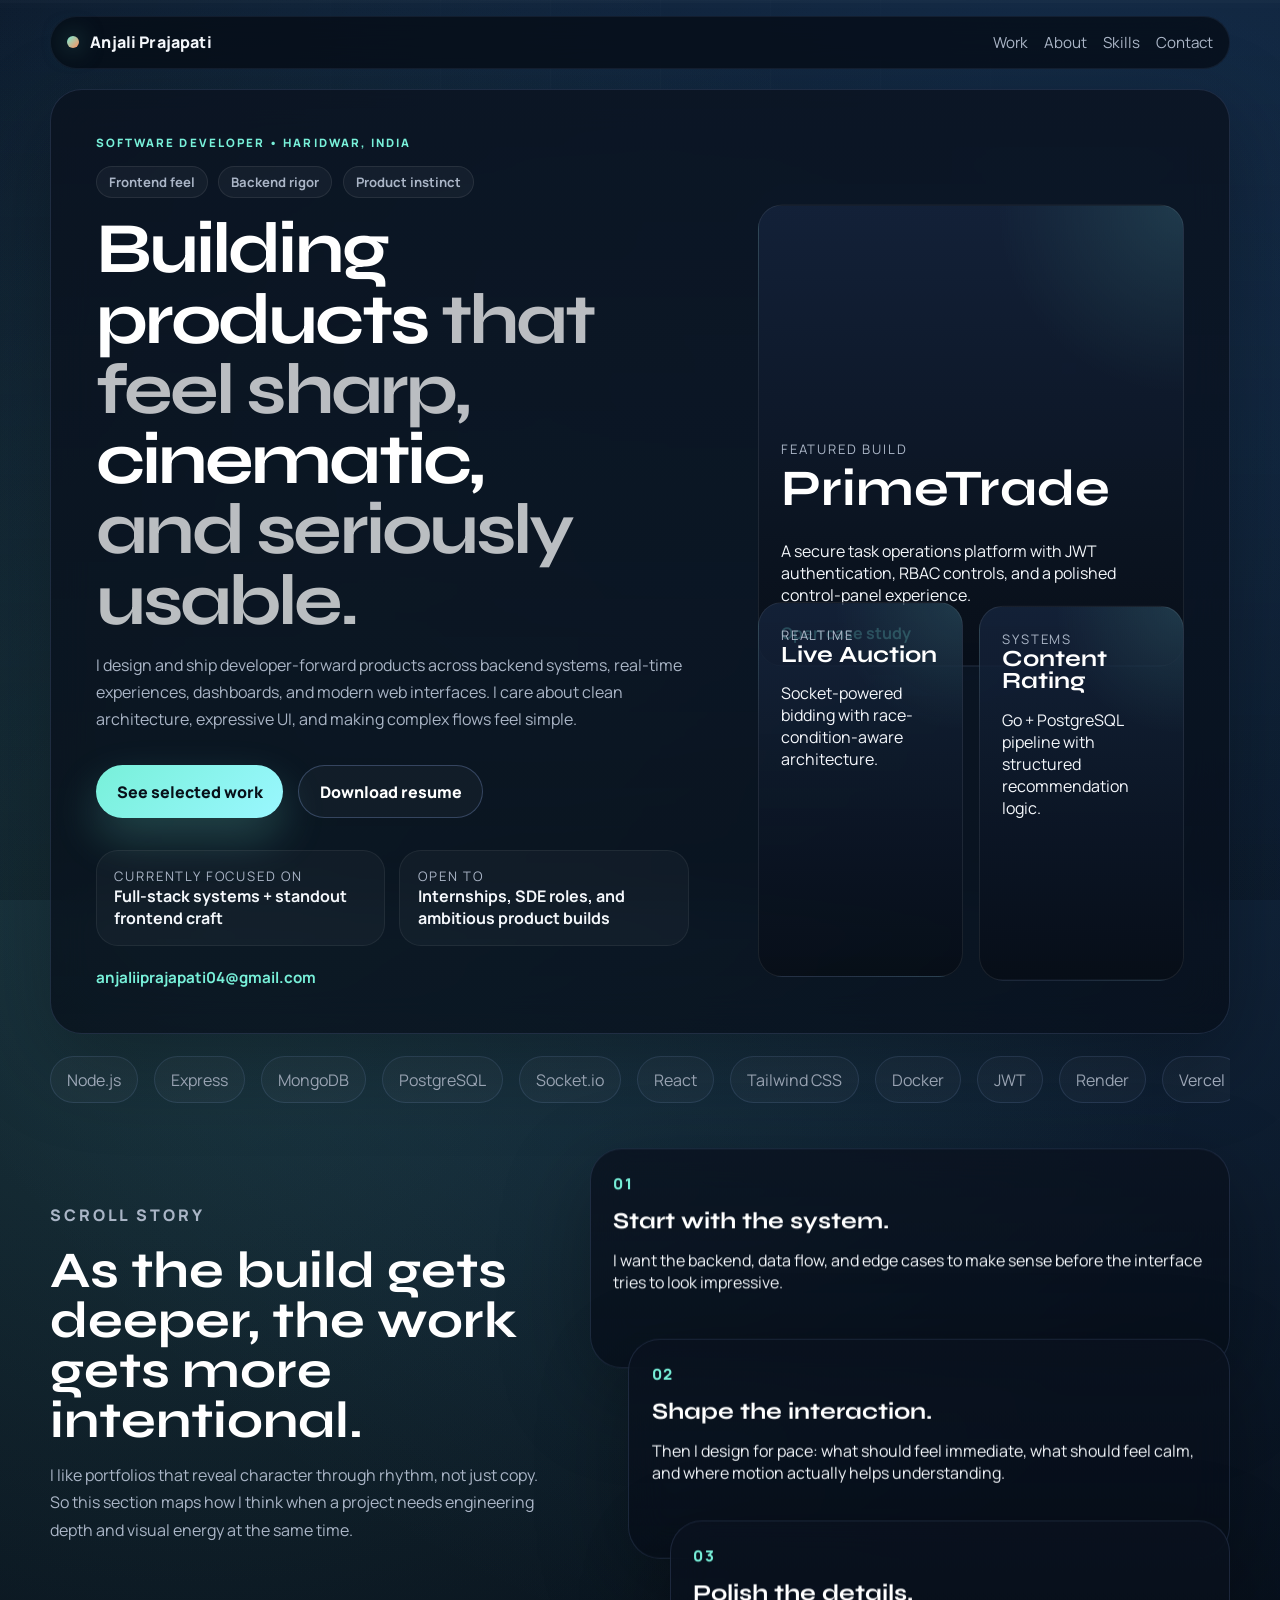
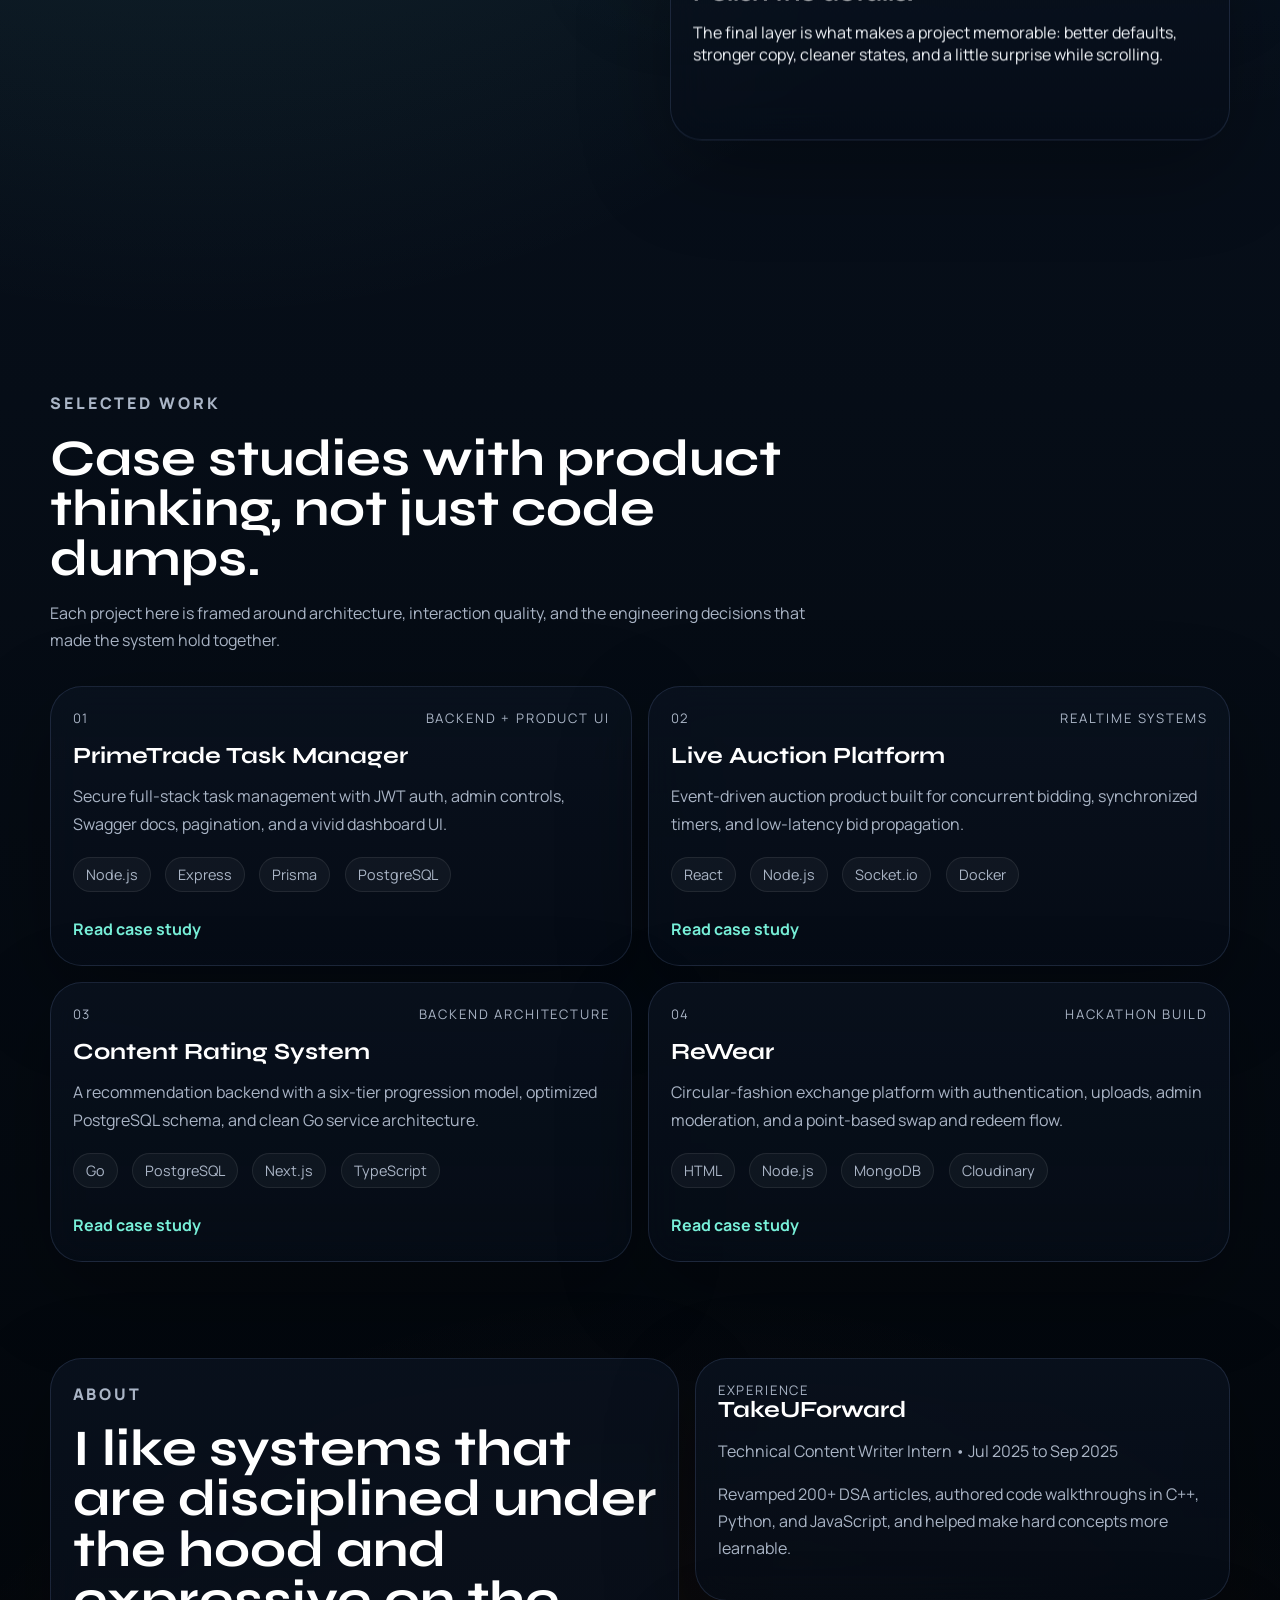
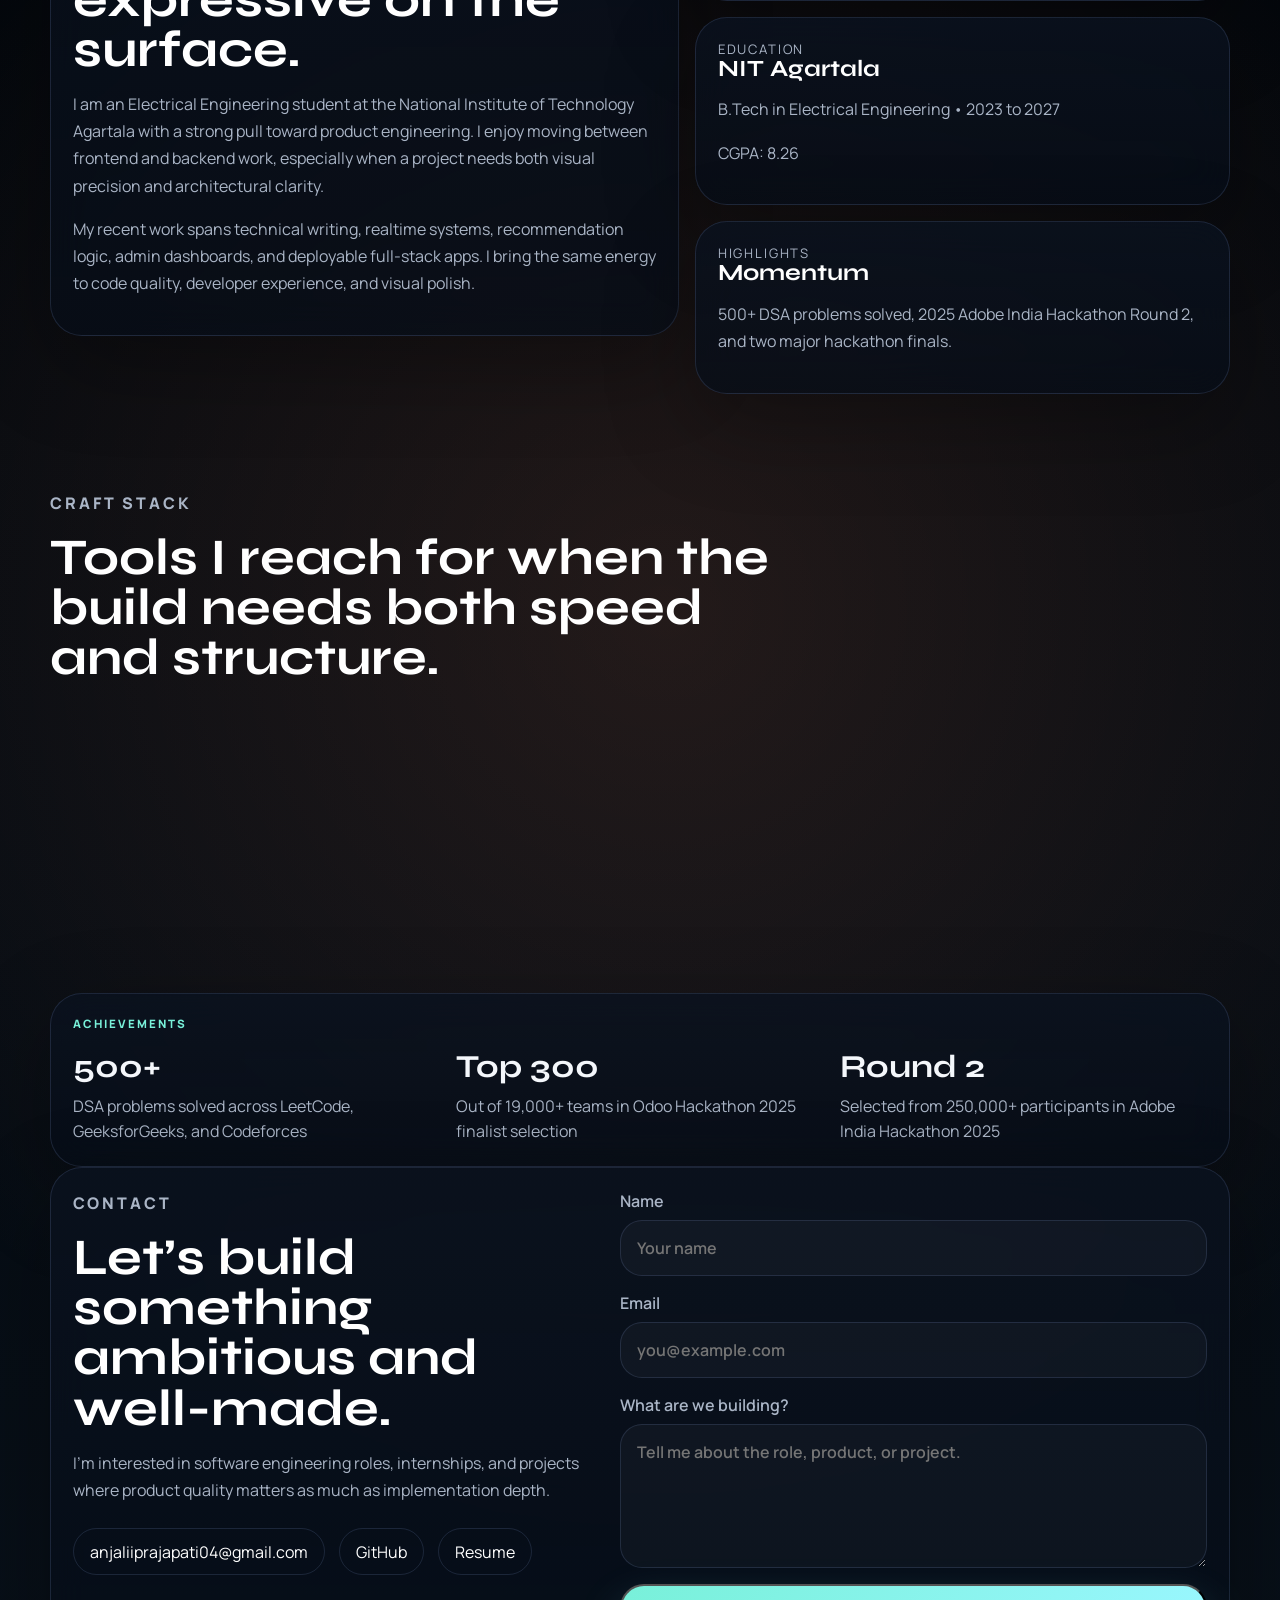
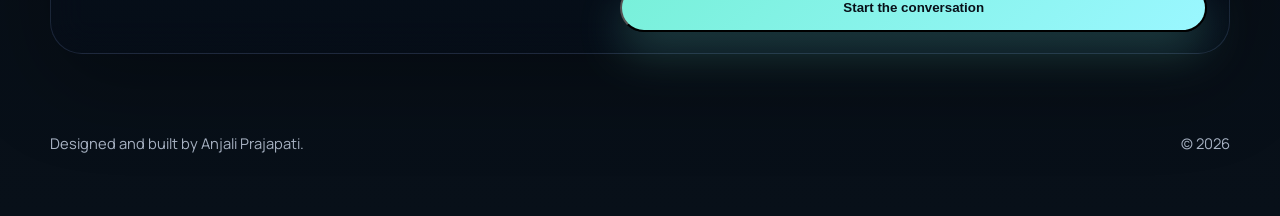
==== index.html @ 1505025a "refactor: improve portfolio pacing and motion" ====
<!DOCTYPE html>
<html lang="en">
<head>
  <meta charset="UTF-8" />
  <meta name="viewport" content="width=device-width, initial-scale=1.0" />
  <title>Anjali Prajapati | Portfolio</title>
  <meta
    name="description"
    content="Portfolio of Anjali Prajapati, a software developer building bold interfaces, scalable backend systems, and polished product experiences."
  />
  <link rel="preconnect" href="https://fonts.googleapis.com" />
  <link rel="preconnect" href="https://fonts.gstatic.com" crossorigin />
  <link
    href="https://fonts.googleapis.com/css2?family=Manrope:wght@400;500;600;700;800&family=Syne:wght@500;700;800&display=swap"
    rel="stylesheet"
  />
  <link rel="stylesheet" href="styles.css" />
</head>
<body>
  <div class="scroll-progress" aria-hidden="true">
    <span id="scroll-progress-bar"></span>
  </div>
  <div class="site-shell">
    <header class="topbar">
      <a class="brand" href="#home">
        <span class="brand-mark"></span>
        <span>Anjali Prajapati</span>
      </a>
      <button class="menu-toggle" type="button" aria-expanded="false" aria-controls="nav-menu">
        Menu
      </button>
      <nav id="nav-menu" class="nav">
        <a href="#work">Work</a>
        <a href="#about">About</a>
        <a href="#craft">Skills</a>
        <a href="#contact">Contact</a>
      </nav>
    </header>

    <main>
      <section id="home" class="hero panel">
        <div class="hero-copy">
          <p class="eyebrow">Software Developer • Haridwar, India</p>
          <div class="hero-kicker-row">
            <span class="hero-chip">Frontend feel</span>
            <span class="hero-chip">Backend rigor</span>
            <span class="hero-chip">Product instinct</span>
          </div>
          <h1>
            Building products
            <span>that feel sharp,</span>
            cinematic,
            <span>and seriously usable.</span>
          </h1>
          <p class="hero-text">
            I design and ship developer-forward products across backend systems, real-time
            experiences, dashboards, and modern web interfaces. I care about clean architecture,
            expressive UI, and making complex flows feel simple.
          </p>
          <div class="hero-actions">
            <a class="button button-primary" href="#work">See selected work</a>
            <a class="button button-ghost" href="assets/Anjali_Prajapati_Resume.pdf" download>Download resume</a>
          </div>
          <div class="hero-meta">
            <div>
              <span class="meta-label">Currently focused on</span>
              <strong>Full-stack systems + standout frontend craft</strong>
            </div>
            <div>
              <span class="meta-label">Open to</span>
              <strong>Internships, SDE roles, and ambitious product builds</strong>
            </div>
          </div>
          <a class="hero-mail" href="mailto:anjaliiprajapati04@gmail.com">anjaliiprajapati04@gmail.com</a>
        </div>
        <div class="hero-stage">
          <div class="stage-card stage-card-large" data-parallax="0.18">
            <span class="stage-kicker">Featured build</span>
            <h2>PrimeTrade</h2>
            <p>
              A secure task operations platform with JWT authentication, RBAC controls, and a
              polished control-panel experience.
            </p>
            <a href="projects/primetrade.html">Open case study</a>
          </div>
          <div class="stage-grid">
            <div class="stage-card" data-parallax="0.12">
              <span class="stage-kicker">Realtime</span>
              <h3>Live Auction</h3>
              <p>Socket-powered bidding with race-condition-aware architecture.</p>
            </div>
            <div class="stage-card" data-parallax="0.16">
              <span class="stage-kicker">Systems</span>
              <h3>Content Rating</h3>
              <p>Go + PostgreSQL pipeline with structured recommendation logic.</p>
            </div>
          </div>
        </div>
      </section>

      <section class="marquee">
        <div class="marquee-track">
          <span>Node.js</span>
          <span>Express</span>
          <span>MongoDB</span>
          <span>PostgreSQL</span>
          <span>Socket.io</span>
          <span>React</span>
          <span>Tailwind CSS</span>
          <span>Docker</span>
          <span>JWT</span>
          <span>Render</span>
          <span>Vercel</span>
          <span>Next.js</span>
          <span>Node.js</span>
          <span>Express</span>
          <span>MongoDB</span>
          <span>PostgreSQL</span>
          <span>Socket.io</span>
          <span>React</span>
          <span>Tailwind CSS</span>
          <span>Docker</span>
          <span>JWT</span>
          <span>Render</span>
          <span>Vercel</span>
          <span>Next.js</span>
        </div>
      </section>

      <section class="section narrative">
        <div class="narrative-intro">
          <p class="eyebrow">Scroll story</p>
          <h2>As the build gets deeper, the work gets more intentional.</h2>
          <p>
            I like portfolios that reveal character through rhythm, not just copy. So this section
            maps how I think when a project needs engineering depth and visual energy at the same time.
          </p>
        </div>
        <div class="narrative-stack">
          <article class="narrative-card panel reveal" data-parallax="0.08">
            <span class="narrative-index">01</span>
            <h3>Start with the system.</h3>
            <p>
              I want the backend, data flow, and edge cases to make sense before the interface tries
              to look impressive.
            </p>
          </article>
          <article class="narrative-card panel reveal" data-parallax="0.12">
            <span class="narrative-index">02</span>
            <h3>Shape the interaction.</h3>
            <p>
              Then I design for pace: what should feel immediate, what should feel calm, and where
              motion actually helps understanding.
            </p>
          </article>
          <article class="narrative-card panel reveal" data-parallax="0.16">
            <span class="narrative-index">03</span>
            <h3>Polish the details.</h3>
            <p>
              The final layer is what makes a project memorable: better defaults, stronger copy,
              cleaner states, and a little surprise while scrolling.
            </p>
          </article>
        </div>
      </section>

      <section id="work" class="section">
        <div class="section-heading">
          <p class="eyebrow">Selected work</p>
          <h2>Case studies with product thinking, not just code dumps.</h2>
          <p>
            Each project here is framed around architecture, interaction quality, and the
            engineering decisions that made the system hold together.
          </p>
        </div>

        <div class="projects-grid">
          <article class="project-card panel reveal">
            <div class="project-topline">
              <span>01</span>
              <span>Backend + Product UI</span>
            </div>
            <h3>PrimeTrade Task Manager</h3>
            <p>
              Secure full-stack task management with JWT auth, admin controls, Swagger docs,
              pagination, and a vivid dashboard UI.
            </p>
            <ul class="tag-list">
              <li>Node.js</li>
              <li>Express</li>
              <li>Prisma</li>
              <li>PostgreSQL</li>
            </ul>
            <a class="inline-link" href="projects/primetrade.html">Read case study</a>
          </article>

          <article class="project-card panel reveal">
            <div class="project-topline">
              <span>02</span>
              <span>Realtime Systems</span>
            </div>
            <h3>Live Auction Platform</h3>
            <p>
              Event-driven auction product built for concurrent bidding, synchronized timers, and
              low-latency bid propagation.
            </p>
            <ul class="tag-list">
              <li>React</li>
              <li>Node.js</li>
              <li>Socket.io</li>
              <li>Docker</li>
            </ul>
            <a class="inline-link" href="projects/live-auction.html">Read case study</a>
          </article>

          <article class="project-card panel reveal">
            <div class="project-topline">
              <span>03</span>
              <span>Backend Architecture</span>
            </div>
            <h3>Content Rating System</h3>
            <p>
              A recommendation backend with a six-tier progression model, optimized PostgreSQL
              schema, and clean Go service architecture.
            </p>
            <ul class="tag-list">
              <li>Go</li>
              <li>PostgreSQL</li>
              <li>Next.js</li>
              <li>TypeScript</li>
            </ul>
            <a class="inline-link" href="projects/content-rating.html">Read case study</a>
          </article>

          <article class="project-card panel reveal">
            <div class="project-topline">
              <span>04</span>
              <span>Hackathon Build</span>
            </div>
            <h3>ReWear</h3>
            <p>
              Circular-fashion exchange platform with authentication, uploads, admin moderation,
              and a point-based swap and redeem flow.
            </p>
            <ul class="tag-list">
              <li>HTML</li>
              <li>Node.js</li>
              <li>MongoDB</li>
              <li>Cloudinary</li>
            </ul>
            <a class="inline-link" href="projects/rewear.html">Read case study</a>
          </article>
        </div>
      </section>

      <section id="about" class="section about-layout">
        <div class="about-copy panel reveal">
          <p class="eyebrow">About</p>
          <h2>I like systems that are disciplined under the hood and expressive on the surface.</h2>
          <p>
            I am an Electrical Engineering student at the National Institute of Technology Agartala
            with a strong pull toward product engineering. I enjoy moving between frontend and
            backend work, especially when a project needs both visual precision and architectural
            clarity.
          </p>
          <p>
            My recent work spans technical writing, realtime systems, recommendation logic, admin
            dashboards, and deployable full-stack apps. I bring the same energy to code quality,
            developer experience, and visual polish.
          </p>
        </div>

        <div class="spotlight-stack">
          <div class="spotlight-card panel reveal">
            <span class="spotlight-kicker">Experience</span>
            <h3>TakeUForward</h3>
            <p>Technical Content Writer Intern • Jul 2025 to Sep 2025</p>
            <p>
              Revamped 200+ DSA articles, authored code walkthroughs in C++, Python, and
              JavaScript, and helped make hard concepts more learnable.
            </p>
          </div>
          <div class="spotlight-card panel reveal">
            <span class="spotlight-kicker">Education</span>
            <h3>NIT Agartala</h3>
            <p>B.Tech in Electrical Engineering • 2023 to 2027</p>
            <p>CGPA: 8.26</p>
          </div>
          <div class="spotlight-card panel reveal">
            <span class="spotlight-kicker">Highlights</span>
            <h3>Momentum</h3>
            <p>500+ DSA problems solved, 2025 Adobe India Hackathon Round 2, and two major hackathon finals.</p>
          </div>
        </div>
      </section>

      <section id="craft" class="section">
        <div class="section-heading">
          <p class="eyebrow">Craft stack</p>
          <h2>Tools I reach for when the build needs both speed and structure.</h2>
        </div>
        <div class="skills-board">
          <article class="skill-column panel reveal">
            <h3>Frontend</h3>
            <p>React, Next.js, Redux Toolkit, Tailwind CSS, HTML, CSS, JavaScript</p>
          </article>
          <article class="skill-column panel reveal">
            <h3>Backend</h3>
            <p>Node.js, Express.js, Go, REST APIs, JWT, Socket.io, Mongoose, Prisma</p>
          </article>
          <article class="skill-column panel reveal">
            <h3>Data + Infra</h3>
            <p>MongoDB, MySQL, PostgreSQL, Docker, Render, Vercel, GitHub, Postman</p>
          </article>
          <article class="skill-column panel reveal">
            <h3>Core CS</h3>
            <p>DSA, OOP, database design, system design, clean architecture, debugging</p>
          </article>
        </div>
      </section>

      <section class="section achievement-band panel reveal">
        <p class="eyebrow">Achievements</p>
        <div class="achievement-grid">
          <div>
            <strong>500+</strong>
            <span>DSA problems solved across LeetCode, GeeksforGeeks, and Codeforces</span>
          </div>
          <div>
            <strong>Top 300</strong>
            <span>Out of 19,000+ teams in Odoo Hackathon 2025 finalist selection</span>
          </div>
          <div>
            <strong>Round 2</strong>
            <span>Selected from 250,000+ participants in Adobe India Hackathon 2025</span>
          </div>
        </div>
      </section>

      <section id="contact" class="section contact-section panel">
        <div class="contact-copy">
          <p class="eyebrow">Contact</p>
          <h2>Let’s build something ambitious and well-made.</h2>
          <p>
            I’m interested in software engineering roles, internships, and projects where product
            quality matters as much as implementation depth.
          </p>
          <div class="contact-links">
            <a href="mailto:anjaliiprajapati04@gmail.com">anjaliiprajapati04@gmail.com</a>
            <a href="https://github.com/anjalii40" target="_blank" rel="noreferrer">GitHub</a>
            <a href="assets/Anjali_Prajapati_Resume.pdf" download>Resume</a>
          </div>
        </div>

        <form class="contact-form" action="mailto:anjaliiprajapati04@gmail.com" method="post" enctype="text/plain">
          <label>
            <span>Name</span>
            <input type="text" name="name" placeholder="Your name" required />
          </label>
          <label>
            <span>Email</span>
            <input type="email" name="email" placeholder="you@example.com" required />
          </label>
          <label>
            <span>What are we building?</span>
            <textarea name="message" rows="5" placeholder="Tell me about the role, product, or project." required></textarea>
          </label>
          <button class="button button-primary" type="submit">Start the conversation</button>
        </form>
      </section>
    </main>

    <footer class="footer">
      <p>Designed and built by Anjali Prajapati.</p>
      <p id="year-stamp"></p>
    </footer>
  </div>

  <script src="script.js"></script>
</body>
</html>
---- styles.css ----
:root {
  --bg: #07111d;
  --bg-deep: #03070c;
  --panel: rgba(10, 18, 31, 0.76);
  --panel-strong: rgba(12, 24, 42, 0.92);
  --line: rgba(156, 186, 255, 0.14);
  --line-strong: rgba(156, 186, 255, 0.26);
  --text: #f4f7fb;
  --muted: #aab5c6;
  --headline: #ffffff;
  --accent: #78f0d9;
  --accent-strong: #4ca8ff;
  --accent-warm: #ff8d5c;
  --shadow: 0 28px 90px rgba(0, 0, 0, 0.3);
  --radius-lg: 32px;
  --radius-md: 22px;
  --radius-sm: 14px;
  --max-width: 1180px;
}

*,
*::before,
*::after {
  box-sizing: border-box;
}

html {
  scroll-behavior: smooth;
}

body {
  margin: 0;
  font-family: "Manrope", sans-serif;
  color: var(--text);
  background:
    radial-gradient(circle at 15% 18%, rgba(120, 240, 217, 0.16), transparent 24%),
    radial-gradient(circle at 84% 8%, rgba(76, 168, 255, 0.18), transparent 28%),
    radial-gradient(circle at 52% 76%, rgba(255, 141, 92, 0.12), transparent 24%),
    linear-gradient(180deg, #0b1729 0%, var(--bg-deep) 64%, #081019 100%);
  min-height: 100vh;
}

body::before {
  content: "";
  position: fixed;
  inset: 0;
  pointer-events: none;
  background-image:
    linear-gradient(rgba(255, 255, 255, 0.02) 1px, transparent 1px),
    linear-gradient(90deg, rgba(255, 255, 255, 0.02) 1px, transparent 1px);
  background-size: 110px 110px;
  mask-image: radial-gradient(circle at center, black 36%, transparent 86%);
  z-index: -2;
}

body::after {
  content: "";
  position: fixed;
  inset: 0;
  pointer-events: none;
  background:
    linear-gradient(180deg, rgba(3, 7, 12, 0) 0%, rgba(3, 7, 12, 0.22) 100%);
  z-index: -1;
}

a {
  color: inherit;
  text-decoration: none;
}

img {
  max-width: 100%;
  display: block;
}

.site-shell {
  width: min(calc(100% - 2rem), var(--max-width));
  margin: 0 auto;
  padding: 1rem 0 3rem;
}

.scroll-progress {
  position: fixed;
  top: 0;
  left: 0;
  width: 100%;
  height: 3px;
  z-index: 30;
  background: rgba(255, 255, 255, 0.02);
}

.scroll-progress span {
  display: block;
  width: 0%;
  height: 100%;
  background: linear-gradient(90deg, var(--accent), var(--accent-warm));
  box-shadow: 0 0 24px rgba(120, 240, 217, 0.45);
}

.panel {
  background: linear-gradient(180deg, rgba(10, 18, 31, 0.82), rgba(6, 13, 24, 0.72));
  border: 1px solid var(--line);
  border-radius: var(--radius-lg);
  box-shadow: var(--shadow);
  backdrop-filter: blur(18px);
}

.topbar {
  display: flex;
  align-items: center;
  justify-content: space-between;
  gap: 1rem;
  padding: 0.9rem 1rem;
  margin: 0 auto 1.25rem;
  position: sticky;
  top: 0.8rem;
  z-index: 20;
  background: rgba(5, 10, 18, 0.72);
  border: 1px solid rgba(156, 186, 255, 0.08);
  backdrop-filter: blur(18px);
  border-radius: 999px;
}

.brand {
  display: inline-flex;
  align-items: center;
  gap: 0.7rem;
  font-weight: 800;
  letter-spacing: 0.01em;
}

.brand-mark {
  width: 12px;
  height: 12px;
  border-radius: 50%;
  background: linear-gradient(135deg, var(--accent), var(--accent-warm));
  box-shadow: 0 0 24px rgba(120, 240, 217, 0.5);
}

.nav {
  display: flex;
  gap: 1rem;
}

.nav a,
.menu-toggle {
  color: var(--muted);
  font-size: 0.95rem;
  transition: color 180ms ease, transform 180ms ease;
}

.nav a:hover,
.menu-toggle:hover {
  color: var(--headline);
  transform: translateY(-1px);
}

.menu-toggle {
  display: none;
  background: transparent;
  border: 0;
  font: inherit;
  cursor: pointer;
}

.hero {
  display: grid;
  grid-template-columns: minmax(0, 1.15fr) minmax(320px, 0.85fr);
  gap: 1.5rem;
  padding: 1.4rem;
  min-height: 72vh;
}

.hero-copy,
.hero-stage {
  padding: 1.4rem;
}

.eyebrow {
  margin: 0 0 1rem;
  text-transform: uppercase;
  letter-spacing: 0.18em;
  font-size: 0.72rem;
  font-weight: 800;
  color: var(--accent);
}

h1,
h2,
h3 {
  margin: 0;
  font-family: "Syne", sans-serif;
  color: var(--headline);
  line-height: 0.98;
}

h1 {
  font-size: clamp(2.9rem, 5.6vw, 5.2rem);
  max-width: 9.5ch;
  letter-spacing: -0.04em;
}

h1 span {
  color: rgba(255, 255, 255, 0.72);
}

h2 {
  font-size: clamp(2rem, 4vw, 3.6rem);
}

h3 {
  font-size: 1.45rem;
}

.hero-text,
.section-heading p,
.narrative-intro p,
.about-copy p,
.project-card p,
.spotlight-card p,
.skill-column p,
.contact-copy p,
.case-intro p,
.case-block p,
.metric-card p {
  color: var(--muted);
  line-height: 1.7;
  font-size: 1rem;
}

.hero-actions,
.contact-links,
.tag-list,
.hero-meta,
.achievement-grid {
  display: flex;
  flex-wrap: wrap;
  gap: 0.9rem;
}

.hero-actions {
  margin: 2rem 0;
}

.hero-kicker-row {
  display: flex;
  flex-wrap: wrap;
  gap: 0.65rem;
  margin-bottom: 1rem;
}

.hero-chip {
  padding: 0.4rem 0.75rem;
  border-radius: 999px;
  background: rgba(255, 255, 255, 0.04);
  border: 1px solid rgba(255, 255, 255, 0.08);
  color: var(--muted);
  font-size: 0.82rem;
  font-weight: 700;
}

.button {
  display: inline-flex;
  align-items: center;
  justify-content: center;
  padding: 0.9rem 1.3rem;
  border-radius: 999px;
  font-weight: 800;
  transition: transform 180ms ease, box-shadow 180ms ease, background-color 180ms ease;
}

.button:hover {
  transform: translateY(-2px);
}

.button-primary {
  color: #081019;
  background: linear-gradient(135deg, var(--accent), #9af7ff);
  box-shadow: 0 20px 45px rgba(120, 240, 217, 0.22);
}

.button-ghost {
  border: 1px solid var(--line-strong);
  color: var(--headline);
  background: rgba(255, 255, 255, 0.03);
}

.hero-meta {
  margin-top: 2rem;
}

.hero-meta > div {
  min-width: 220px;
  flex: 1;
  padding: 1rem 1.1rem;
  border-radius: var(--radius-md);
  background: rgba(255, 255, 255, 0.03);
  border: 1px solid rgba(255, 255, 255, 0.06);
}

.meta-label,
.stage-kicker,
.spotlight-kicker,
.project-topline,
.case-label {
  display: block;
  color: var(--muted);
  font-size: 0.82rem;
  text-transform: uppercase;
  letter-spacing: 0.14em;
}

.hero-stage {
  display: grid;
  gap: 1rem;
  perspective: 1200px;
}

.stage-card {
  --hover-shift: 0px;
  --parallax-y: 0px;
  position: relative;
  overflow: hidden;
  min-height: 180px;
  padding: 1.4rem;
  border-radius: calc(var(--radius-lg) - 8px);
  border: 1px solid rgba(255, 255, 255, 0.08);
  background:
    radial-gradient(circle at top right, rgba(120, 240, 217, 0.12), transparent 30%),
    linear-gradient(180deg, rgba(22, 37, 62, 0.8), rgba(8, 14, 23, 0.84));
  transform: translate3d(0, calc(var(--parallax-y) + var(--hover-shift)), 0);
  transition: transform 220ms ease, border-color 220ms ease, box-shadow 220ms ease;
}

.stage-card a,
.inline-link {
  color: var(--accent);
  font-weight: 700;
}

.stage-card:hover,
.project-card:hover,
.narrative-card:hover,
.skill-column:hover,
.spotlight-card:hover {
  --hover-shift: -6px;
  border-color: rgba(120, 240, 217, 0.22);
  box-shadow: 0 26px 70px rgba(0, 0, 0, 0.32);
}

.stage-card-large {
  min-height: 340px;
  display: flex;
  flex-direction: column;
  justify-content: flex-end;
}

.stage-card-large h2 {
  margin: 0.35rem 0 0.6rem;
}

.stage-grid {
  display: grid;
  grid-template-columns: repeat(2, minmax(0, 1fr));
  gap: 1rem;
}

.marquee {
  overflow: hidden;
  padding: 1.4rem 0 0.2rem;
}

.marquee-track {
  display: flex;
  gap: 1rem;
  width: max-content;
  animation: slide 24s linear infinite;
}

.marquee-track span {
  padding: 0.72rem 1rem;
  border-radius: 999px;
  border: 1px solid var(--line);
  background: rgba(255, 255, 255, 0.03);
  color: var(--muted);
}

.section {
  padding: 6rem 0 0;
}

.narrative {
  display: grid;
  grid-template-columns: minmax(0, 0.9fr) minmax(0, 1.1fr);
  gap: 1rem;
  align-items: start;
}

.narrative-intro {
  position: sticky;
  top: 6rem;
  padding-right: 1.5rem;
}

.narrative-stack {
  display: grid;
  gap: 1rem;
}

.narrative-card {
  --hover-shift: 0px;
  --reveal-y: 0px;
  --parallax-y: 0px;
  padding: 1.4rem;
  min-height: 220px;
  transform: translate3d(0, calc(var(--reveal-y) + var(--parallax-y) + var(--hover-shift)), 0);
  transition: transform 220ms ease, border-color 220ms ease, box-shadow 220ms ease;
}

.narrative-card:nth-child(2) {
  margin-left: 2.4rem;
}

.narrative-card:nth-child(3) {
  margin-left: 5rem;
}

.narrative-index {
  display: inline-flex;
  margin-bottom: 1rem;
  color: var(--accent);
  font-weight: 800;
  font-size: 0.95rem;
  letter-spacing: 0.12em;
}

.section-heading {
  max-width: 760px;
  margin-bottom: 2rem;
}

.projects-grid,
.skills-board,
.achievement-grid {
  display: grid;
  gap: 1rem;
}

.projects-grid {
  grid-template-columns: repeat(2, minmax(0, 1fr));
}

.project-card,
.skill-column,
.spotlight-card,
.about-copy,
.achievement-band,
.contact-section,
.case-block,
.metric-card {
  padding: 1.35rem;
}

.project-card {
  --hover-shift: 0px;
  --reveal-y: 0px;
  --parallax-y: 0px;
  min-height: 280px;
  transform: translate3d(0, calc(var(--reveal-y) + var(--parallax-y) + var(--hover-shift)), 0);
  transition: transform 220ms ease, border-color 220ms ease, box-shadow 220ms ease;
}

.project-topline {
  display: flex;
  align-items: center;
  justify-content: space-between;
  gap: 1rem;
  margin-bottom: 1.1rem;
}

.tag-list {
  list-style: none;
  padding: 0;
  margin: 1.2rem 0 1.6rem;
}

.tag-list li {
  padding: 0.45rem 0.75rem;
  border-radius: 999px;
  background: rgba(255, 255, 255, 0.04);
  border: 1px solid rgba(255, 255, 255, 0.08);
  color: var(--muted);
  font-size: 0.9rem;
}

.about-layout {
  display: grid;
  grid-template-columns: minmax(0, 1fr) minmax(300px, 0.85fr);
  gap: 1rem;
}

.about-copy {
  position: sticky;
  top: 6rem;
  align-self: start;
}

.spotlight-stack {
  display: grid;
  gap: 1rem;
}

.spotlight-card,
.skill-column {
  --hover-shift: 0px;
  --reveal-y: 0px;
  --parallax-y: 0px;
  transform: translate3d(0, calc(var(--reveal-y) + var(--parallax-y) + var(--hover-shift)), 0);
  transition: transform 220ms ease, border-color 220ms ease, box-shadow 220ms ease;
}

.skills-board {
  grid-template-columns: repeat(4, minmax(0, 1fr));
}

.achievement-band {
  margin-top: 6rem;
}

.achievement-grid {
  grid-template-columns: repeat(3, minmax(0, 1fr));
  margin-top: 1rem;
}

.achievement-grid strong {
  display: block;
  margin-bottom: 0.5rem;
  font-family: "Syne", sans-serif;
  font-size: 2rem;
}

.achievement-grid span {
  color: var(--muted);
  line-height: 1.6;
}

.contact-section {
  display: grid;
  grid-template-columns: minmax(0, 0.95fr) minmax(0, 1.05fr);
  gap: 1rem;
  margin-bottom: 3rem;
}

.contact-links {
  margin-top: 1.5rem;
}

.contact-links a {
  padding: 0.72rem 1rem;
  border-radius: 999px;
  border: 1px solid var(--line);
  color: var(--headline);
}

.contact-form {
  display: grid;
  gap: 1rem;
}

.contact-form label {
  display: grid;
  gap: 0.5rem;
  color: var(--muted);
  font-weight: 600;
}

.contact-form input,
.contact-form textarea {
  width: 100%;
  border: 1px solid var(--line);
  background: rgba(255, 255, 255, 0.03);
  color: var(--text);
  border-radius: var(--radius-md);
  padding: 1rem 1rem;
  font: inherit;
  resize: vertical;
}

.contact-form input:focus,
.contact-form textarea:focus {
  outline: 2px solid rgba(120, 240, 217, 0.28);
  border-color: rgba(120, 240, 217, 0.4);
}

.hero-mail {
  display: inline-flex;
  margin-top: 1.3rem;
  font-size: 0.95rem;
  color: var(--accent);
  font-weight: 700;
}

.footer {
  display: flex;
  align-items: center;
  justify-content: space-between;
  gap: 1rem;
  padding: 1rem 0 0;
  color: var(--muted);
  font-size: 0.92rem;
}

.reveal {
  --reveal-y: 30px;
  opacity: 0;
  transition: opacity 600ms ease, transform 600ms ease;
}

.reveal.is-visible {
  --reveal-y: 0px;
  opacity: 1;
}

.case-page .site-shell {
  padding-top: 1.2rem;
}

.case-hero {
  display: grid;
  gap: 1rem;
  grid-template-columns: minmax(0, 1.1fr) minmax(300px, 0.9fr);
  padding: 1.4rem;
}

.case-intro,
.case-side {
  padding: 1.4rem;
}

.case-intro h1 {
  font-size: clamp(2.8rem, 6vw, 5.2rem);
  max-width: 10ch;
}

.case-actions {
  display: flex;
  flex-wrap: wrap;
  gap: 0.9rem;
  margin-top: 1.6rem;
}

.metric-stack,
.case-grid {
  display: grid;
  gap: 1rem;
}

.case-grid {
  grid-template-columns: repeat(2, minmax(0, 1fr));
  padding-top: 2rem;
}

.case-list {
  margin: 1rem 0 0;
  padding-left: 1.1rem;
  color: var(--muted);
  line-height: 1.8;
}

.case-list li + li {
  margin-top: 0.35rem;
}

.back-link {
  display: inline-flex;
  align-items: center;
  gap: 0.5rem;
  color: var(--muted);
}

@keyframes slide {
  from {
    transform: translateX(0);
  }
  to {
    transform: translateX(-50%);
  }
}

@media (max-width: 1040px) {
  .hero,
  .narrative,
  .about-layout,
  .contact-section,
  .case-hero,
  .case-grid {
    grid-template-columns: 1fr;
  }

  .projects-grid,
  .skills-board,
  .achievement-grid {
    grid-template-columns: repeat(2, minmax(0, 1fr));
  }

  .hero {
    min-height: auto;
  }

  .narrative-intro,
  .about-copy {
    position: static;
    padding-right: 0;
  }

  .narrative-card:nth-child(2),
  .narrative-card:nth-child(3) {
    margin-left: 0;
  }
}

@media (max-width: 760px) {
  .site-shell {
    width: min(calc(100% - 1.1rem), var(--max-width));
  }

  .topbar {
    flex-wrap: wrap;
    border-radius: 28px;
  }

  .menu-toggle {
    display: inline-flex;
  }

  .nav {
    display: none;
    width: 100%;
    flex-direction: column;
    padding-top: 0.4rem;
  }

  .nav.is-open {
    display: flex;
  }

  .projects-grid,
  .skills-board,
  .achievement-grid,
  .stage-grid {
    grid-template-columns: 1fr;
  }

  h1 {
    max-width: 100%;
  }

  .footer {
    flex-direction: column;
    align-items: flex-start;
  }
}
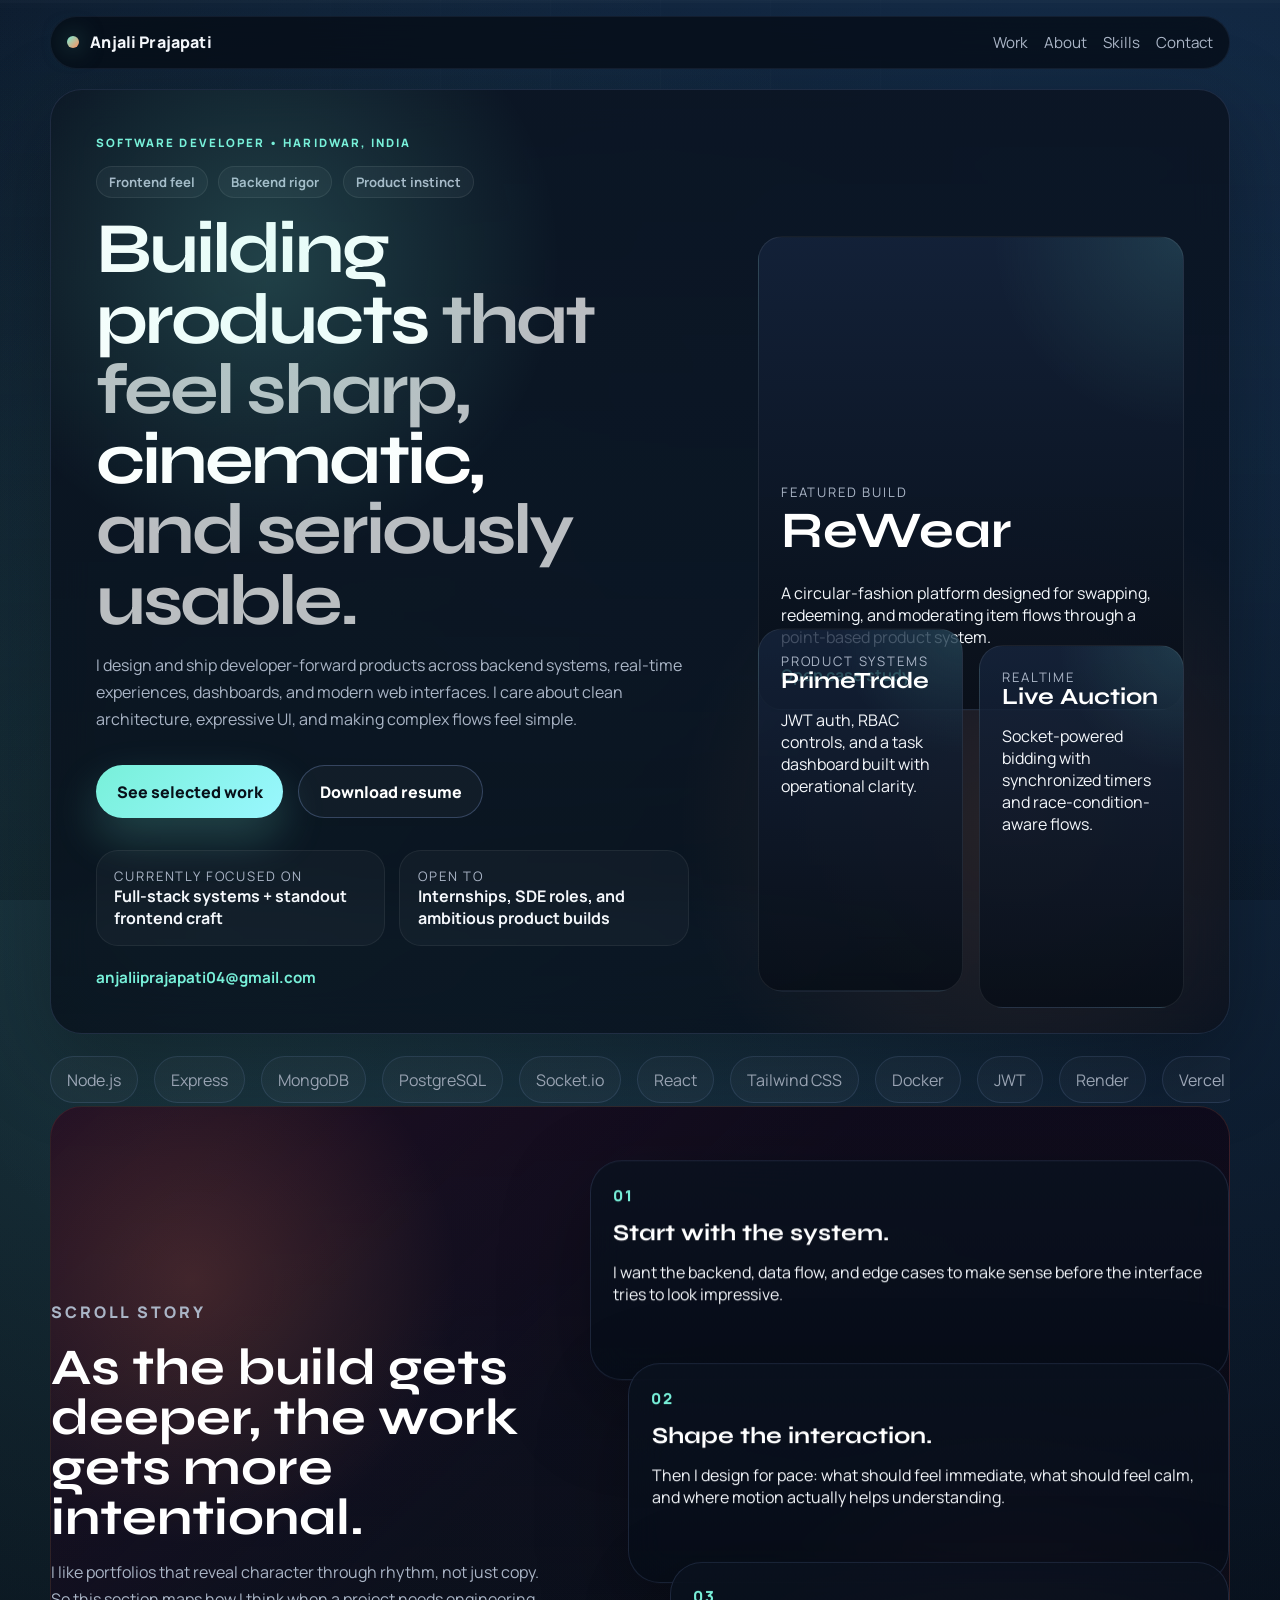
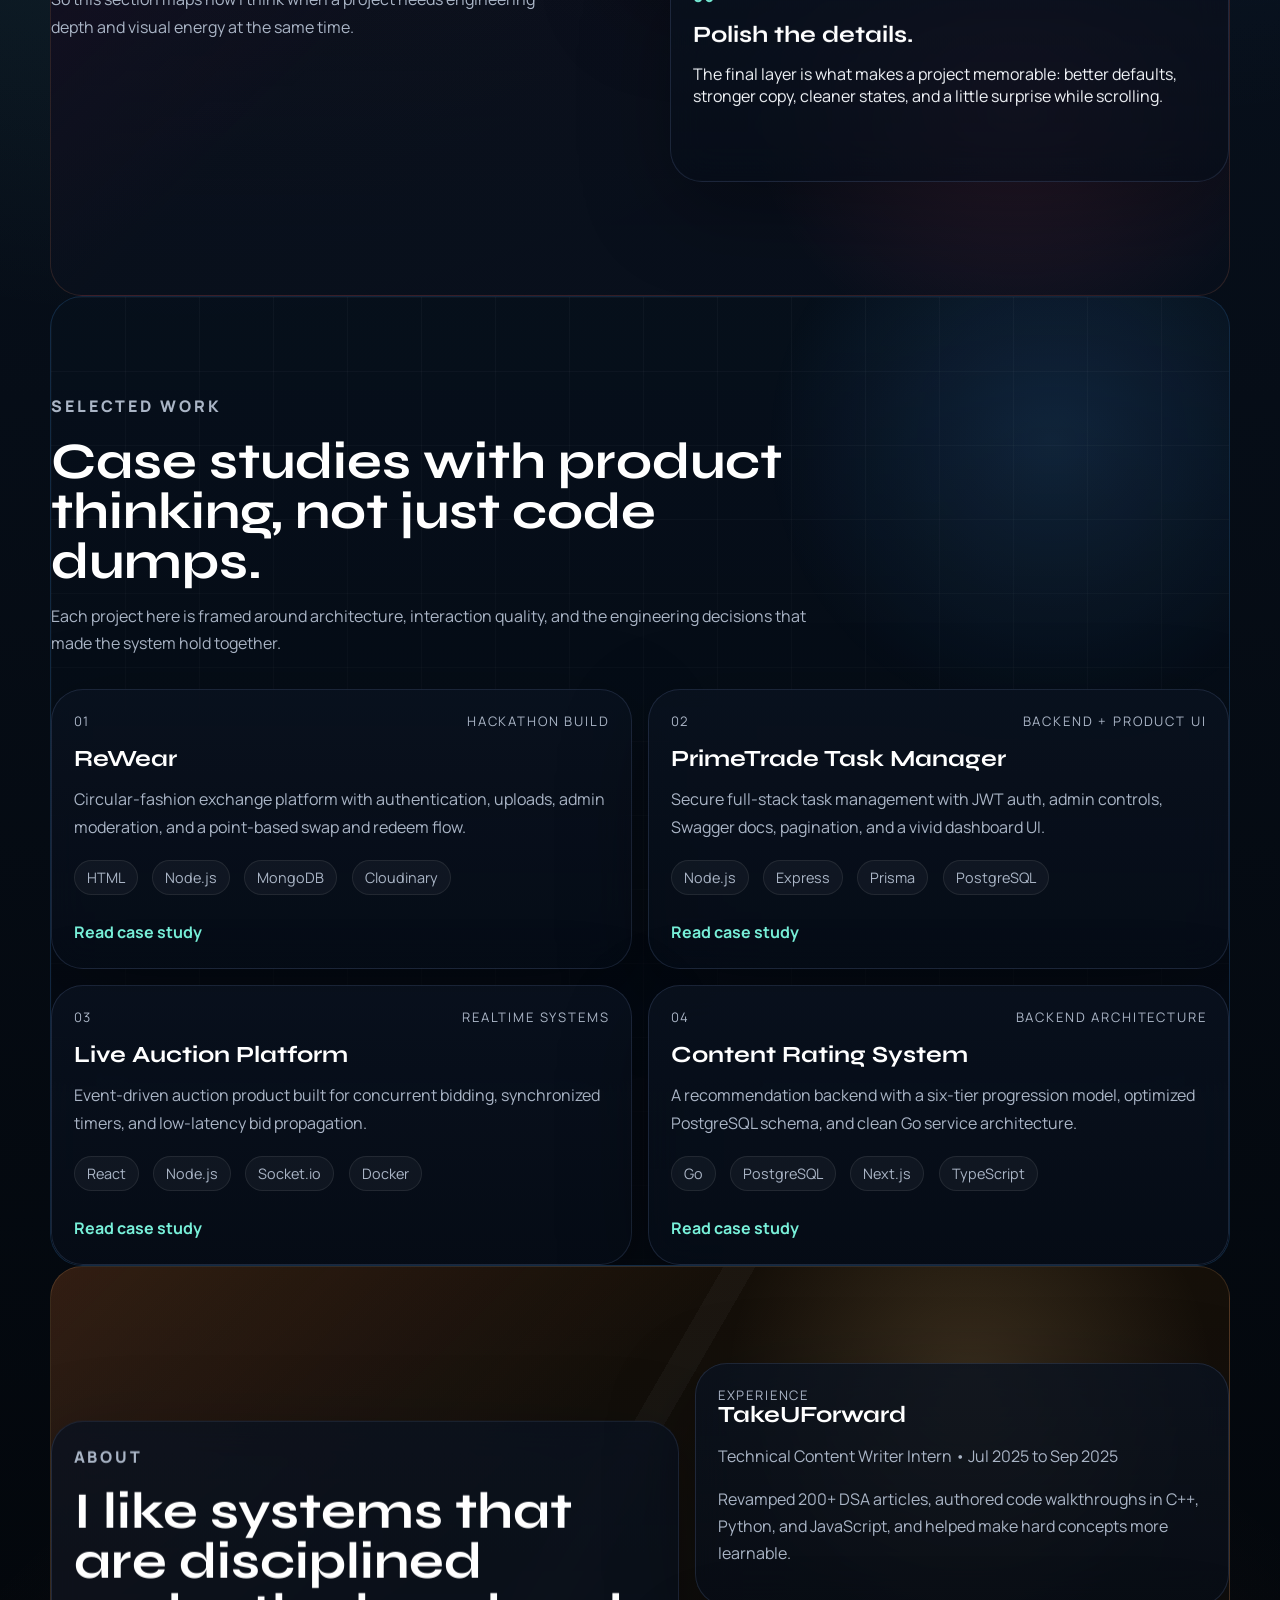
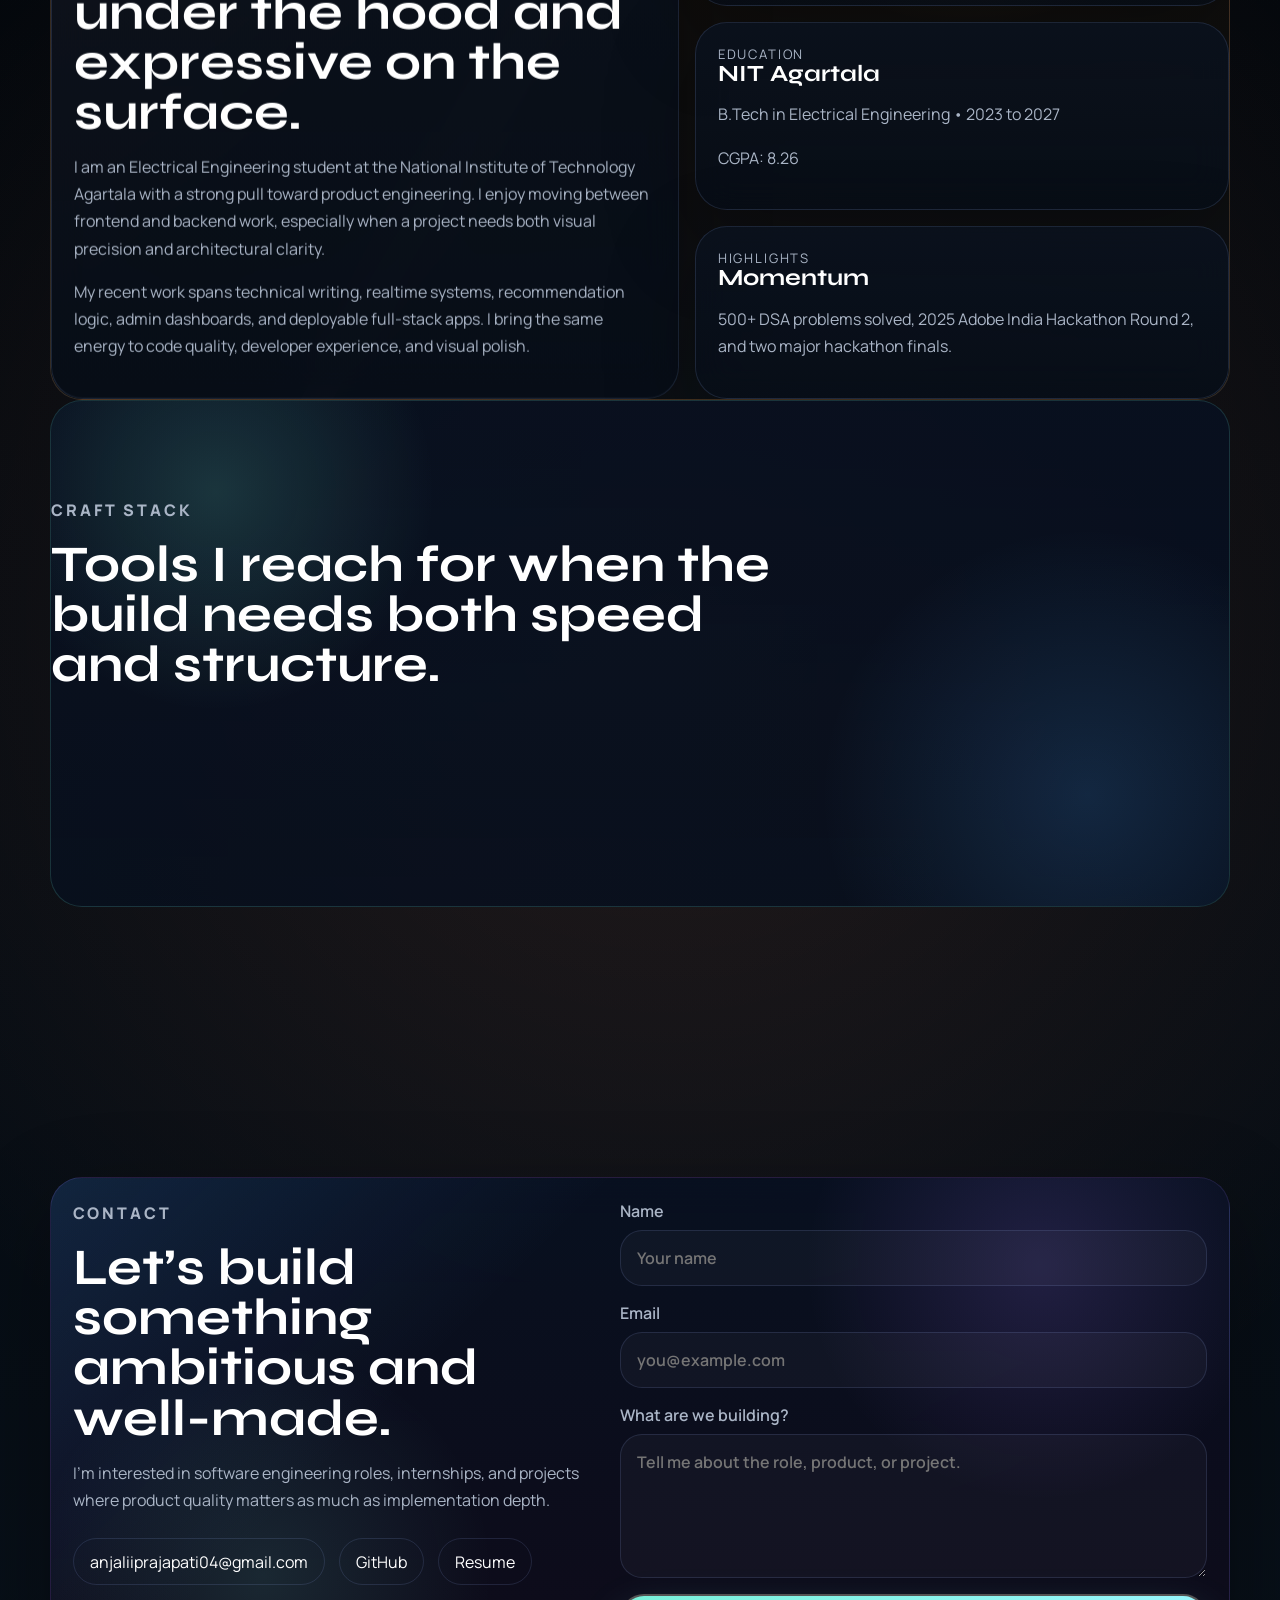
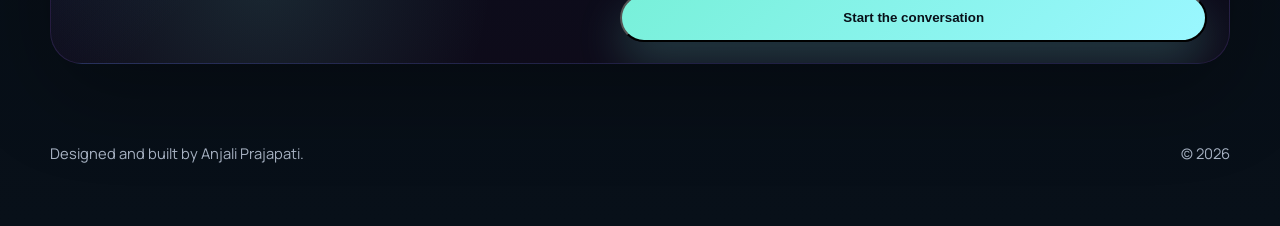
==== commit f1cd7e25: "refactor: feature rewear and differentiate sections" ====
--- a/index.html
+++ b/index.html
@@ -38,7 +38,7 @@
     </header>
 
     <main>
-      <section id="home" class="hero panel">
+      <section id="home" class="hero panel hero-panel">
         <div class="hero-copy">
           <p class="eyebrow">Software Developer • Haridwar, India</p>
           <div class="hero-kicker-row">
@@ -76,23 +76,23 @@
         <div class="hero-stage">
           <div class="stage-card stage-card-large" data-parallax="0.18">
             <span class="stage-kicker">Featured build</span>
-            <h2>PrimeTrade</h2>
-            <p>
-              A secure task operations platform with JWT authentication, RBAC controls, and a
-              polished control-panel experience.
-            </p>
-            <a href="projects/primetrade.html">Open case study</a>
+            <h2>ReWear</h2>
+            <p>
+              A circular-fashion platform designed for swapping, redeeming, and moderating item
+              flows through a point-based product system.
+            </p>
+            <a href="projects/rewear.html">Open case study</a>
           </div>
           <div class="stage-grid">
             <div class="stage-card" data-parallax="0.12">
+              <span class="stage-kicker">Product systems</span>
+              <h3>PrimeTrade</h3>
+              <p>JWT auth, RBAC controls, and a task dashboard built with operational clarity.</p>
+            </div>
+            <div class="stage-card" data-parallax="0.16">
               <span class="stage-kicker">Realtime</span>
               <h3>Live Auction</h3>
-              <p>Socket-powered bidding with race-condition-aware architecture.</p>
-            </div>
-            <div class="stage-card" data-parallax="0.16">
-              <span class="stage-kicker">Systems</span>
-              <h3>Content Rating</h3>
-              <p>Go + PostgreSQL pipeline with structured recommendation logic.</p>
+              <p>Socket-powered bidding with synchronized timers and race-condition-aware flows.</p>
             </div>
           </div>
         </div>
@@ -127,7 +127,7 @@
         </div>
       </section>
 
-      <section class="section narrative">
+      <section class="section narrative narrative-section">
         <div class="narrative-intro">
           <p class="eyebrow">Scroll story</p>
           <h2>As the build gets deeper, the work gets more intentional.</h2>
@@ -164,7 +164,7 @@
         </div>
       </section>
 
-      <section id="work" class="section">
+      <section id="work" class="section work-section">
         <div class="section-heading">
           <p class="eyebrow">Selected work</p>
           <h2>Case studies with product thinking, not just code dumps.</h2>
@@ -178,6 +178,25 @@
           <article class="project-card panel reveal">
             <div class="project-topline">
               <span>01</span>
+              <span>Hackathon Build</span>
+            </div>
+            <h3>ReWear</h3>
+            <p>
+              Circular-fashion exchange platform with authentication, uploads, admin moderation,
+              and a point-based swap and redeem flow.
+            </p>
+            <ul class="tag-list">
+              <li>HTML</li>
+              <li>Node.js</li>
+              <li>MongoDB</li>
+              <li>Cloudinary</li>
+            </ul>
+            <a class="inline-link" href="projects/rewear.html">Read case study</a>
+          </article>
+
+          <article class="project-card panel reveal">
+            <div class="project-topline">
+              <span>02</span>
               <span>Backend + Product UI</span>
             </div>
             <h3>PrimeTrade Task Manager</h3>
@@ -196,7 +215,7 @@
 
           <article class="project-card panel reveal">
             <div class="project-topline">
-              <span>02</span>
+              <span>03</span>
               <span>Realtime Systems</span>
             </div>
             <h3>Live Auction Platform</h3>
@@ -215,7 +234,7 @@
 
           <article class="project-card panel reveal">
             <div class="project-topline">
-              <span>03</span>
+              <span>04</span>
               <span>Backend Architecture</span>
             </div>
             <h3>Content Rating System</h3>
@@ -232,28 +251,10 @@
             <a class="inline-link" href="projects/content-rating.html">Read case study</a>
           </article>
 
-          <article class="project-card panel reveal">
-            <div class="project-topline">
-              <span>04</span>
-              <span>Hackathon Build</span>
-            </div>
-            <h3>ReWear</h3>
-            <p>
-              Circular-fashion exchange platform with authentication, uploads, admin moderation,
-              and a point-based swap and redeem flow.
-            </p>
-            <ul class="tag-list">
-              <li>HTML</li>
-              <li>Node.js</li>
-              <li>MongoDB</li>
-              <li>Cloudinary</li>
-            </ul>
-            <a class="inline-link" href="projects/rewear.html">Read case study</a>
-          </article>
-        </div>
-      </section>
-
-      <section id="about" class="section about-layout">
+        </div>
+      </section>
+
+      <section id="about" class="section about-layout about-section">
         <div class="about-copy panel reveal">
           <p class="eyebrow">About</p>
           <h2>I like systems that are disciplined under the hood and expressive on the surface.</h2>
@@ -294,7 +295,7 @@
         </div>
       </section>
 
-      <section id="craft" class="section">
+      <section id="craft" class="section craft-section">
         <div class="section-heading">
           <p class="eyebrow">Craft stack</p>
           <h2>Tools I reach for when the build needs both speed and structure.</h2>
@@ -337,7 +338,7 @@
         </div>
       </section>
 
-      <section id="contact" class="section contact-section panel">
+      <section id="contact" class="section contact-section panel contact-shell">
         <div class="contact-copy">
           <p class="eyebrow">Contact</p>
           <h2>Let’s build something ambitious and well-made.</h2>
--- a/styles.css
+++ b/styles.css
@@ -105,6 +105,45 @@
   backdrop-filter: blur(18px);
 }
 
+.hero-panel,
+.narrative-section,
+.work-section,
+.about-section,
+.craft-section,
+.contact-shell {
+  position: relative;
+  overflow: hidden;
+}
+
+.narrative-section,
+.work-section,
+.about-section,
+.craft-section {
+  padding: 2.2rem;
+  border-radius: var(--radius-lg);
+}
+
+.narrative-section::before,
+.work-section::before,
+.about-section::before,
+.craft-section::before,
+.contact-shell::before {
+  content: "";
+  position: absolute;
+  inset: 0;
+  pointer-events: none;
+  z-index: 0;
+}
+
+.narrative-section > *,
+.work-section > *,
+.about-section > *,
+.craft-section > *,
+.contact-shell > * {
+  position: relative;
+  z-index: 1;
+}
+
 .topbar {
   display: flex;
   align-items: center;
@@ -169,6 +208,16 @@
   gap: 1.5rem;
   padding: 1.4rem;
   min-height: 72vh;
+}
+
+.hero-panel::before {
+  content: "";
+  position: absolute;
+  inset: 0;
+  background:
+    radial-gradient(circle at 18% 18%, rgba(120, 240, 217, 0.2), transparent 24%),
+    radial-gradient(circle at 82% 78%, rgba(255, 141, 92, 0.12), transparent 28%);
+  pointer-events: none;
 }
 
 .hero-copy,
@@ -396,6 +445,19 @@
   align-items: start;
 }
 
+.narrative-section {
+  background:
+    linear-gradient(135deg, rgba(41, 16, 39, 0.52), rgba(8, 14, 23, 0.2) 42%),
+    linear-gradient(180deg, rgba(18, 10, 28, 0.92), rgba(10, 18, 31, 0.72));
+  border: 1px solid rgba(255, 141, 92, 0.14);
+}
+
+.narrative-section::before {
+  background:
+    radial-gradient(circle at 12% 22%, rgba(255, 141, 92, 0.18), transparent 22%),
+    radial-gradient(circle at 82% 74%, rgba(255, 89, 136, 0.14), transparent 24%);
+}
+
 .narrative-intro {
   position: sticky;
   top: 6rem;
@@ -437,6 +499,21 @@
 .section-heading {
   max-width: 760px;
   margin-bottom: 2rem;
+}
+
+.work-section {
+  background:
+    linear-gradient(180deg, rgba(7, 16, 28, 0.84), rgba(5, 10, 18, 0.94));
+  border: 1px solid rgba(76, 168, 255, 0.18);
+}
+
+.work-section::before {
+  background:
+    radial-gradient(circle at 85% 15%, rgba(76, 168, 255, 0.16), transparent 22%),
+    linear-gradient(rgba(255, 255, 255, 0.03) 1px, transparent 1px),
+    linear-gradient(90deg, rgba(255, 255, 255, 0.03) 1px, transparent 1px);
+  background-size: auto, 74px 74px, 74px 74px;
+  mask-image: linear-gradient(180deg, black, rgba(0, 0, 0, 0.26));
 }
 
 .projects-grid,
@@ -499,6 +576,19 @@
   gap: 1rem;
 }
 
+.about-section {
+  background:
+    linear-gradient(135deg, rgba(255, 141, 92, 0.12), transparent 36%),
+    linear-gradient(180deg, rgba(24, 16, 8, 0.88), rgba(12, 17, 23, 0.9));
+  border: 1px solid rgba(255, 184, 121, 0.16);
+}
+
+.about-section::before {
+  background:
+    radial-gradient(circle at 78% 16%, rgba(255, 211, 134, 0.16), transparent 22%),
+    linear-gradient(120deg, transparent 0 42%, rgba(255, 255, 255, 0.03) 42% 44%, transparent 44% 100%);
+}
+
 .about-copy {
   position: sticky;
   top: 6rem;
@@ -523,6 +613,35 @@
   grid-template-columns: repeat(4, minmax(0, 1fr));
 }
 
+.craft-section {
+  background:
+    linear-gradient(180deg, rgba(8, 16, 32, 0.92), rgba(6, 14, 29, 0.82)),
+    linear-gradient(90deg, rgba(120, 240, 217, 0.04), transparent);
+  border: 1px solid rgba(120, 240, 217, 0.16);
+}
+
+.craft-section::before {
+  background:
+    radial-gradient(circle at 14% 18%, rgba(120, 240, 217, 0.16), transparent 20%),
+    radial-gradient(circle at 88% 78%, rgba(76, 168, 255, 0.16), transparent 24%);
+}
+
+.skill-column:nth-child(1) {
+  border-top: 3px solid rgba(120, 240, 217, 0.58);
+}
+
+.skill-column:nth-child(2) {
+  border-top: 3px solid rgba(76, 168, 255, 0.58);
+}
+
+.skill-column:nth-child(3) {
+  border-top: 3px solid rgba(255, 141, 92, 0.58);
+}
+
+.skill-column:nth-child(4) {
+  border-top: 3px solid rgba(255, 89, 136, 0.58);
+}
+
 .achievement-band {
   margin-top: 6rem;
 }
@@ -549,6 +668,19 @@
   grid-template-columns: minmax(0, 0.95fr) minmax(0, 1.05fr);
   gap: 1rem;
   margin-bottom: 3rem;
+}
+
+.contact-shell {
+  background:
+    linear-gradient(135deg, rgba(76, 168, 255, 0.14), transparent 34%),
+    linear-gradient(180deg, rgba(8, 16, 32, 0.95), rgba(15, 11, 27, 0.92));
+  border: 1px solid rgba(160, 120, 255, 0.16);
+}
+
+.contact-shell::before {
+  background:
+    radial-gradient(circle at 84% 18%, rgba(160, 120, 255, 0.16), transparent 22%),
+    radial-gradient(circle at 18% 82%, rgba(120, 240, 217, 0.12), transparent 22%);
 }
 
 .contact-links {
@@ -707,6 +839,13 @@
     min-height: auto;
   }
 
+  .narrative-section,
+  .work-section,
+  .about-section,
+  .craft-section {
+    padding: 1.4rem;
+  }
+
   .narrative-intro,
   .about-copy {
     position: static;
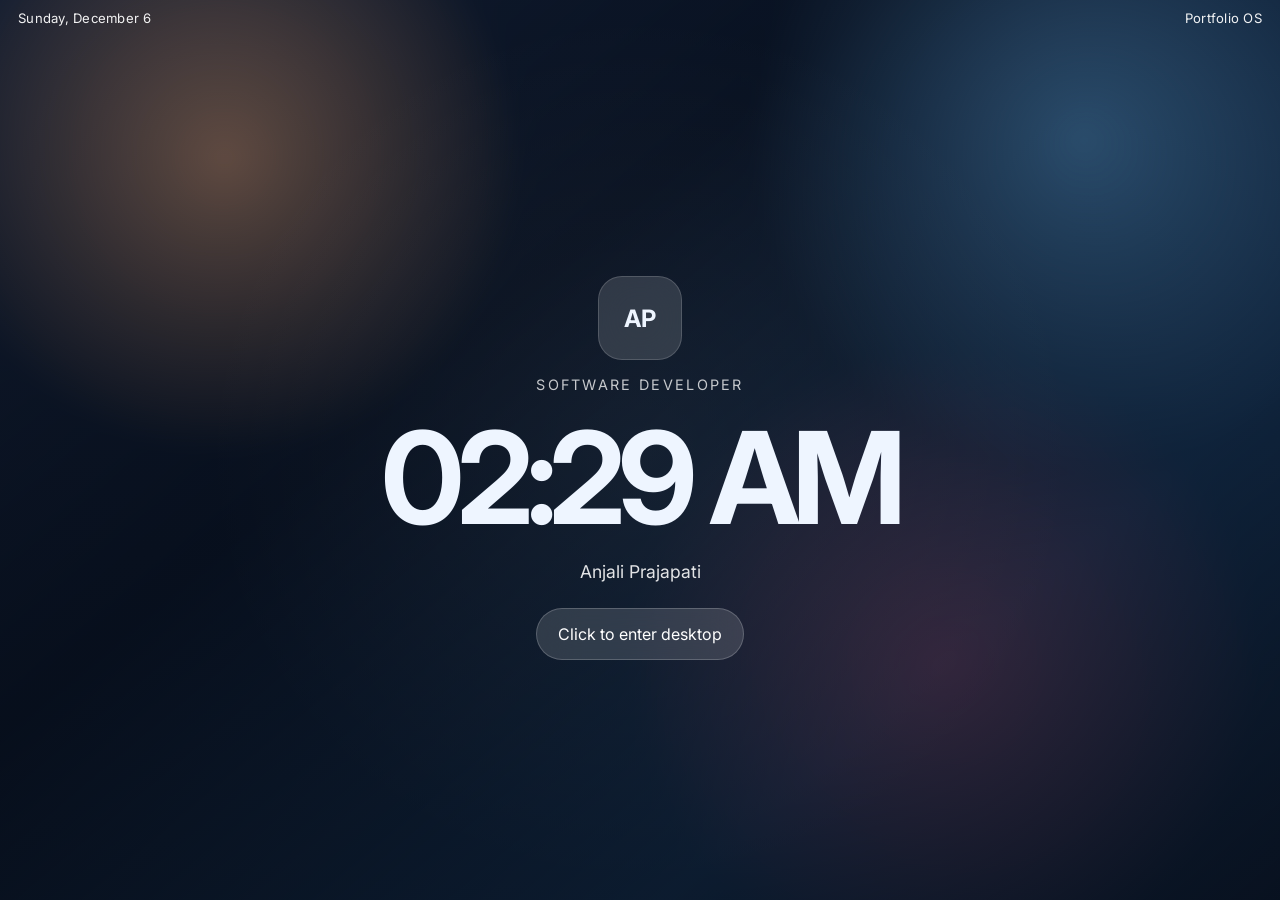
==== commit 52193e34: "feat: redesign portfolio as mac desktop experience" ====
--- a/index.html
+++ b/index.html
@@ -6,376 +6,701 @@
   <title>Anjali Prajapati | Portfolio</title>
   <meta
     name="description"
-    content="Portfolio of Anjali Prajapati, a software developer building bold interfaces, scalable backend systems, and polished product experiences."
+    content="Mac-inspired portfolio of Anjali Prajapati, a software developer building polished interfaces, full-stack systems, and product-minded experiences."
   />
   <link rel="preconnect" href="https://fonts.googleapis.com" />
   <link rel="preconnect" href="https://fonts.gstatic.com" crossorigin />
   <link
-    href="https://fonts.googleapis.com/css2?family=Manrope:wght@400;500;600;700;800&family=Syne:wght@500;700;800&display=swap"
+    href="https://fonts.googleapis.com/css2?family=Inter:wght@400;500;600;700;800&family=SF+Pro+Display:wght@400;500;600;700;800&display=swap"
     rel="stylesheet"
   />
   <link rel="stylesheet" href="styles.css" />
 </head>
 <body>
-  <div class="scroll-progress" aria-hidden="true">
-    <span id="scroll-progress-bar"></span>
+  <div class="desktop-only">
+    <section class="lock-screen" id="lock-screen">
+      <div class="lock-backdrop"></div>
+      <div class="lock-overlay"></div>
+      <div class="lock-status">
+        <span id="lock-date">Monday, March 30</span>
+        <span>Portfolio OS</span>
+      </div>
+      <div class="lock-content">
+        <div class="lock-avatar">AP</div>
+        <p class="lock-role">Software Developer</p>
+        <h1 id="lock-time">10:24</h1>
+        <p class="lock-name">Anjali Prajapati</p>
+        <button class="unlock-button" id="unlock-button" type="button">
+          Click to enter desktop
+        </button>
+      </div>
+    </section>
+
+    <section class="desktop-shell hidden" id="desktop-shell" aria-label="Portfolio desktop">
+      <div class="desktop-wallpaper"></div>
+
+      <header class="menu-bar">
+        <div class="menu-left">
+          <span class="apple-mark">&#63743;</span>
+          <strong>Anjali OS</strong>
+          <span>Finder</span>
+          <span>File</span>
+          <span>Edit</span>
+          <span>View</span>
+          <span>Window</span>
+        </div>
+        <div class="menu-right">
+          <span>anjaliiprajapati04@gmail.com</span>
+          <span id="menu-date">Mon 30 Mar</span>
+          <span id="menu-time">10:24</span>
+        </div>
+      </header>
+
+      <main class="desktop-stage" id="desktop-stage">
+        <div class="desktop-icons">
+          <button class="desktop-icon" type="button" data-open="finder-window">
+            <span class="desktop-icon-art folder-art"></span>
+            <span>About Me</span>
+          </button>
+          <button class="desktop-icon" type="button" data-open="rewear-window">
+            <span class="desktop-icon-art safari-art"></span>
+            <span>ReWear</span>
+          </button>
+          <button class="desktop-icon" type="button" data-open="primetrade-window">
+            <span class="desktop-icon-art safari-art"></span>
+            <span>PrimeTrade</span>
+          </button>
+          <button class="desktop-icon" type="button" data-open="mail-window">
+            <span class="desktop-icon-art mail-art"></span>
+            <span>Contact</span>
+          </button>
+          <button class="desktop-icon" type="button" data-open="resume-window">
+            <span class="desktop-icon-art preview-art"></span>
+            <span>Resume.pdf</span>
+          </button>
+        </div>
+
+        <div class="window-layer" id="window-layer">
+          <article
+            class="app-window finder-window is-open"
+            id="finder-window"
+            data-window
+            data-app="finder"
+            style="top: 92px; left: 54px; width: 430px; height: 560px;"
+          >
+            <header class="window-titlebar" data-drag-handle>
+              <div class="window-controls">
+                <button class="window-control close" type="button" data-action="close" data-target="finder-window" aria-label="Close"></button>
+                <button class="window-control minimize" type="button" data-action="minimize" data-target="finder-window" aria-label="Minimize"></button>
+                <button class="window-control zoom" type="button" aria-hidden="true"></button>
+              </div>
+              <div class="window-title">Finder</div>
+              <div class="window-toolbar">
+                <span class="toolbar-pill active">Portfolio</span>
+              </div>
+            </header>
+            <div class="window-body finder-body">
+              <aside class="finder-sidebar">
+                <div class="sidebar-section">
+                  <p class="sidebar-label">Favorites</p>
+                  <button class="sidebar-item active" type="button" data-finder-panel="profile">Profile</button>
+                  <button class="sidebar-item" type="button" data-finder-panel="skills">Skills</button>
+                  <button class="sidebar-item" type="button" data-finder-panel="wins">Highlights</button>
+                  <button class="sidebar-item" type="button" data-finder-panel="projects">Projects</button>
+                </div>
+              </aside>
+              <div class="finder-content">
+                <section class="finder-panel is-active" data-finder-view="profile">
+                  <p class="finder-eyebrow">Profile</p>
+                  <h2>Anjali Prajapati</h2>
+                  <p class="finder-lead">
+                    Software developer focused on polished frontend feel, solid backend systems, and
+                    product experiences that actually hold together.
+                  </p>
+                  <div class="finder-metadata">
+                    <div>
+                      <span>Location</span>
+                      <strong>Haridwar, India</strong>
+                    </div>
+                    <div>
+                      <span>Education</span>
+                      <strong>NIT Agartala • B.Tech EE</strong>
+                    </div>
+                    <div>
+                      <span>Focus</span>
+                      <strong>Full-stack systems + UI craft</strong>
+                    </div>
+                  </div>
+                  <div class="finder-note">
+                    <p class="finder-note-title">What I care about</p>
+                    <p>
+                      I like products that feel disciplined under the hood and expressive on the
+                      surface. My work spans realtime systems, admin dashboards, recommendation
+                      logic, and technical storytelling.
+                    </p>
+                  </div>
+                </section>
+
+                <section class="finder-panel" data-finder-view="skills">
+                  <p class="finder-eyebrow">Skills</p>
+                  <div class="skill-stack-grid">
+                    <article class="skill-stack-card">
+                      <span>Frontend</span>
+                      <strong>React, Next.js, Tailwind, HTML, CSS, JavaScript</strong>
+                    </article>
+                    <article class="skill-stack-card">
+                      <span>Backend</span>
+                      <strong>Node.js, Express, Go, REST APIs, JWT, Prisma</strong>
+                    </article>
+                    <article class="skill-stack-card">
+                      <span>Data</span>
+                      <strong>MongoDB, PostgreSQL, MySQL, Mongoose</strong>
+                    </article>
+                    <article class="skill-stack-card">
+                      <span>Infra</span>
+                      <strong>Docker, Render, Vercel, GitHub, Postman</strong>
+                    </article>
+                  </div>
+                </section>
+
+                <section class="finder-panel" data-finder-view="wins">
+                  <p class="finder-eyebrow">Highlights</p>
+                  <div class="highlight-list">
+                    <article>
+                      <strong>500+</strong>
+                      <p>DSA problems solved across LeetCode, GeeksforGeeks, and Codeforces.</p>
+                    </article>
+                    <article>
+                      <strong>Adobe India Hackathon 2025</strong>
+                      <p>Selected for Round 2 from 250,000+ participants.</p>
+                    </article>
+                    <article>
+                      <strong>Odoo Hackathon 2025</strong>
+                      <p>Finalist selection in the top 300 out of 19,000+ teams.</p>
+                    </article>
+                    <article>
+                      <strong>TakeUForward</strong>
+                      <p>Technical Content Writer Intern, revamping 200+ DSA articles.</p>
+                    </article>
+                  </div>
+                </section>
+
+                <section class="finder-panel" data-finder-view="projects">
+                  <p class="finder-eyebrow">Projects</p>
+                  <div class="finder-project-list">
+                    <button class="finder-project-item" type="button" data-open="rewear-window">
+                      <strong>ReWear</strong>
+                      <span>Circular-fashion exchange platform</span>
+                    </button>
+                    <button class="finder-project-item" type="button" data-open="primetrade-window">
+                      <strong>PrimeTrade</strong>
+                      <span>JWT auth, RBAC, admin dashboard, API docs</span>
+                    </button>
+                    <button class="finder-project-item" type="button" data-open="auction-window">
+                      <strong>Live Auction</strong>
+                      <span>Realtime bidding with synchronized timers</span>
+                    </button>
+                    <button class="finder-project-item" type="button" data-open="rating-window">
+                      <strong>Content Rating</strong>
+                      <span>Go + PostgreSQL recommendation pipeline</span>
+                    </button>
+                  </div>
+                </section>
+              </div>
+            </div>
+          </article>
+
+          <article
+            class="app-window safari-window is-open"
+            id="rewear-window"
+            data-window
+            data-app="rewear"
+            style="top: 128px; left: 330px; width: 720px; height: 560px;"
+          >
+            <header class="window-titlebar" data-drag-handle>
+              <div class="window-controls">
+                <button class="window-control close" type="button" data-action="close" data-target="rewear-window" aria-label="Close"></button>
+                <button class="window-control minimize" type="button" data-action="minimize" data-target="rewear-window" aria-label="Minimize"></button>
+                <button class="window-control zoom" type="button" aria-hidden="true"></button>
+              </div>
+              <div class="window-title">Safari</div>
+              <div class="safari-toolbar">
+                <span class="safari-pill">rewear.case-study</span>
+              </div>
+            </header>
+            <div class="window-body safari-body">
+              <div class="browser-chrome">
+                <span class="browser-tab active">ReWear</span>
+                <span class="browser-address">https://portfolio.local/rewear</span>
+              </div>
+              <div class="browser-page">
+                <section class="project-hero project-hero-rewear">
+                  <span class="project-badge">Featured Build</span>
+                  <h2>ReWear</h2>
+                  <p>
+                    Circular-fashion platform designed for swapping and redeeming clothes through a
+                    point-based system, with admin moderation and a stronger product flow than a
+                    usual hackathon build.
+                  </p>
+                  <div class="project-tags">
+                    <span>HTML</span>
+                    <span>React</span>
+                    <span>Node.js</span>
+                    <span>MongoDB</span>
+                    <span>Cloudinary</span>
+                  </div>
+                </section>
+                <div class="project-grid">
+                  <article class="project-panel">
+                    <span class="panel-kicker">Problem</span>
+                    <p>
+                      Clothing exchange platforms often feel messy. ReWear focused on making the
+                      swap and redeem journey feel structured, fair, and trustworthy.
+                    </p>
+                  </article>
+                  <article class="project-panel">
+                    <span class="panel-kicker">My work</span>
+                    <p>
+                      Authentication, image upload flow, swap/redeem mechanics, and REST APIs that
+                      supported both user and admin actions.
+                    </p>
+                  </article>
+                  <article class="project-panel">
+                    <span class="panel-kicker">Highlights</span>
+                    <ul>
+                      <li>Point-based redemption flow</li>
+                      <li>Admin moderation dashboard</li>
+                      <li>Cloudinary-backed media uploads</li>
+                      <li>Team collaboration with structured reviews</li>
+                    </ul>
+                  </article>
+                  <article class="project-panel">
+                    <span class="panel-kicker">Takeaway</span>
+                    <p>
+                      Even in hackathons, strong API structure and thoughtful user journeys make the
+                      final product feel much more complete.
+                    </p>
+                  </article>
+                </div>
+              </div>
+            </div>
+          </article>
+
+          <article
+            class="app-window safari-window hidden-window"
+            id="primetrade-window"
+            data-window
+            data-app="primetrade"
+            style="top: 148px; left: 410px; width: 700px; height: 540px;"
+          >
+            <header class="window-titlebar" data-drag-handle>
+              <div class="window-controls">
+                <button class="window-control close" type="button" data-action="close" data-target="primetrade-window" aria-label="Close"></button>
+                <button class="window-control minimize" type="button" data-action="minimize" data-target="primetrade-window" aria-label="Minimize"></button>
+                <button class="window-control zoom" type="button" aria-hidden="true"></button>
+              </div>
+              <div class="window-title">Safari</div>
+              <div class="safari-toolbar">
+                <span class="safari-pill">primetrade.case-study</span>
+              </div>
+            </header>
+            <div class="window-body safari-body">
+              <div class="browser-chrome">
+                <span class="browser-tab active">PrimeTrade</span>
+                <span class="browser-address">https://portfolio.local/primetrade</span>
+              </div>
+              <div class="browser-page">
+                <section class="project-hero project-hero-prime">
+                  <span class="project-badge">Backend + Product UI</span>
+                  <h2>PrimeTrade</h2>
+                  <p>
+                    Secure task management platform with JWT auth, RBAC controls, Swagger docs, and
+                    a polished dashboard that made an assessment feel like a real product.
+                  </p>
+                  <div class="project-tags">
+                    <span>Node.js</span>
+                    <span>Express</span>
+                    <span>Prisma</span>
+                    <span>PostgreSQL</span>
+                    <span>Swagger</span>
+                  </div>
+                </section>
+                <div class="project-grid">
+                  <article class="project-panel">
+                    <span class="panel-kicker">Problem</span>
+                    <p>
+                      Go beyond technical correctness and build a task platform that also feels
+                      deliberate in copy, layout, and operational flow.
+                    </p>
+                  </article>
+                  <article class="project-panel">
+                    <span class="panel-kicker">Approach</span>
+                    <p>
+                      Routes, controllers, middleware, validation, and Prisma boundaries kept the
+                      architecture clean while supporting admin-only behaviors and secure APIs.
+                    </p>
+                  </article>
+                  <article class="project-panel">
+                    <span class="panel-kicker">Key decisions</span>
+                    <ul>
+                      <li>JWT auth and bcrypt password hashing</li>
+                      <li>Role-aware admin endpoints</li>
+                      <li>Swagger docs for evaluator experience</li>
+                      <li>Pagination and clean state grouping</li>
+                    </ul>
+                  </article>
+                  <article class="project-panel">
+                    <span class="panel-kicker">Outcome</span>
+                    <p>
+                      A deployable full-stack product with strong defaults, docs, and a dashboard
+                      experience that felt much more polished than standard CRUD demos.
+                    </p>
+                  </article>
+                </div>
+              </div>
+            </div>
+          </article>
+
+          <article
+            class="app-window safari-window hidden-window"
+            id="auction-window"
+            data-window
+            data-app="auction"
+            style="top: 172px; left: 450px; width: 680px; height: 520px;"
+          >
+            <header class="window-titlebar" data-drag-handle>
+              <div class="window-controls">
+                <button class="window-control close" type="button" data-action="close" data-target="auction-window" aria-label="Close"></button>
+                <button class="window-control minimize" type="button" data-action="minimize" data-target="auction-window" aria-label="Minimize"></button>
+                <button class="window-control zoom" type="button" aria-hidden="true"></button>
+              </div>
+              <div class="window-title">Safari</div>
+              <div class="safari-toolbar">
+                <span class="safari-pill">live-auction.case-study</span>
+              </div>
+            </header>
+            <div class="window-body safari-body">
+              <div class="browser-chrome">
+                <span class="browser-tab active">Live Auction</span>
+                <span class="browser-address">https://portfolio.local/live-auction</span>
+              </div>
+              <div class="browser-page">
+                <section class="project-hero project-hero-auction">
+                  <span class="project-badge">Realtime Systems</span>
+                  <h2>Live Auction Platform</h2>
+                  <p>
+                    Event-driven auction product built for concurrent bidding, synchronized timers,
+                    and reliable low-latency updates.
+                  </p>
+                  <div class="project-tags">
+                    <span>React</span>
+                    <span>Node.js</span>
+                    <span>Socket.io</span>
+                    <span>Docker</span>
+                  </div>
+                </section>
+                <div class="project-grid">
+                  <article class="project-panel">
+                    <span class="panel-kicker">Challenge</span>
+                    <p>
+                      Keep realtime bidding trustworthy under pressure, where users need to believe
+                      the timers and state they are seeing.
+                    </p>
+                  </article>
+                  <article class="project-panel">
+                    <span class="panel-kicker">Architecture</span>
+                    <p>
+                      Event-driven backend with atomic update handling and synchronized broadcasts
+                      to reduce race conditions and client confusion.
+                    </p>
+                  </article>
+                  <article class="project-panel">
+                    <span class="panel-kicker">Highlights</span>
+                    <ul>
+                      <li>Concurrent bid safety</li>
+                      <li>Authoritative countdown state</li>
+                      <li>Low-latency broadcasts</li>
+                      <li>Render + Vercel deployment split</li>
+                    </ul>
+                  </article>
+                  <article class="project-panel">
+                    <span class="panel-kicker">Takeaway</span>
+                    <p>
+                      Realtime products succeed when systems design and UI trust signals are treated
+                      as the same problem, not separate tasks.
+                    </p>
+                  </article>
+                </div>
+              </div>
+            </div>
+          </article>
+
+          <article
+            class="app-window safari-window hidden-window"
+            id="rating-window"
+            data-window
+            data-app="rating"
+            style="top: 160px; left: 380px; width: 700px; height: 530px;"
+          >
+            <header class="window-titlebar" data-drag-handle>
+              <div class="window-controls">
+                <button class="window-control close" type="button" data-action="close" data-target="rating-window" aria-label="Close"></button>
+                <button class="window-control minimize" type="button" data-action="minimize" data-target="rating-window" aria-label="Minimize"></button>
+                <button class="window-control zoom" type="button" aria-hidden="true"></button>
+              </div>
+              <div class="window-title">Safari</div>
+              <div class="safari-toolbar">
+                <span class="safari-pill">content-rating.case-study</span>
+              </div>
+            </header>
+            <div class="window-body safari-body">
+              <div class="browser-chrome">
+                <span class="browser-tab active">Content Rating</span>
+                <span class="browser-address">https://portfolio.local/content-rating</span>
+              </div>
+              <div class="browser-page">
+                <section class="project-hero project-hero-rating">
+                  <span class="project-badge">Backend Architecture</span>
+                  <h2>Content Rating System</h2>
+                  <p>
+                    Recommendation-oriented backend with a six-tier progression model, PostgreSQL
+                    schema design, and a clean Go service architecture.
+                  </p>
+                  <div class="project-tags">
+                    <span>Go</span>
+                    <span>PostgreSQL</span>
+                    <span>Next.js</span>
+                    <span>TypeScript</span>
+                  </div>
+                </section>
+                <div class="project-grid">
+                  <article class="project-panel">
+                    <span class="panel-kicker">Schema</span>
+                    <p>
+                      Built with foreign keys, cascade deletes, and performance-minded indexes to
+                      keep recommendation queries robust as the system grew.
+                    </p>
+                  </article>
+                  <article class="project-panel">
+                    <span class="panel-kicker">Backend shape</span>
+                    <p>
+                      Handler → service → repository structure kept business logic organized and
+                      extensible without letting routing code become messy.
+                    </p>
+                  </article>
+                  <article class="project-panel">
+                    <span class="panel-kicker">Highlights</span>
+                    <ul>
+                      <li>Six-tier recommendation progression</li>
+                      <li>Versioned SQL setup</li>
+                      <li>RESTful API design</li>
+                      <li>Recharts-powered frontend reporting</li>
+                    </ul>
+                  </article>
+                  <article class="project-panel">
+                    <span class="panel-kicker">Takeaway</span>
+                    <p>
+                      Strong backend systems feel calm because the contracts are clear, the schema
+                      is intentional, and the architecture can evolve without friction.
+                    </p>
+                  </article>
+                </div>
+              </div>
+            </div>
+          </article>
+
+          <article
+            class="app-window mail-window hidden-window"
+            id="mail-window"
+            data-window
+            data-app="mail"
+            style="top: 122px; left: 500px; width: 560px; height: 500px;"
+          >
+            <header class="window-titlebar" data-drag-handle>
+              <div class="window-controls">
+                <button class="window-control close" type="button" data-action="close" data-target="mail-window" aria-label="Close"></button>
+                <button class="window-control minimize" type="button" data-action="minimize" data-target="mail-window" aria-label="Minimize"></button>
+                <button class="window-control zoom" type="button" aria-hidden="true"></button>
+              </div>
+              <div class="window-title">Mail</div>
+              <div class="window-toolbar">
+                <span class="toolbar-pill active">New Message</span>
+              </div>
+            </header>
+            <div class="window-body mail-body">
+              <div class="mail-meta">
+                <div>
+                  <span>From</span>
+                  <strong>visitor@portfolio.com</strong>
+                </div>
+                <div>
+                  <span>To</span>
+                  <strong>anjaliiprajapati04@gmail.com</strong>
+                </div>
+              </div>
+              <form class="mail-compose" action="mailto:anjaliiprajapati04@gmail.com" method="post" enctype="text/plain">
+                <label>
+                  <span>Name</span>
+                  <input type="text" name="name" placeholder="Your name" required />
+                </label>
+                <label>
+                  <span>Email</span>
+                  <input type="email" name="email" placeholder="you@example.com" required />
+                </label>
+                <label>
+                  <span>Subject</span>
+                  <input type="text" name="subject" placeholder="Role, project, or collaboration" required />
+                </label>
+                <label>
+                  <span>Message</span>
+                  <textarea name="message" rows="7" placeholder="Tell me what you're building or hiring for." required></textarea>
+                </label>
+                <div class="mail-actions">
+                  <a href="mailto:anjaliiprajapati04@gmail.com" class="mail-link">Email directly</a>
+                  <button class="send-button" type="submit">Send</button>
+                </div>
+              </form>
+            </div>
+          </article>
+
+          <article
+            class="app-window preview-window hidden-window"
+            id="resume-window"
+            data-window
+            data-app="resume"
+            style="top: 110px; left: 470px; width: 620px; height: 540px;"
+          >
+            <header class="window-titlebar" data-drag-handle>
+              <div class="window-controls">
+                <button class="window-control close" type="button" data-action="close" data-target="resume-window" aria-label="Close"></button>
+                <button class="window-control minimize" type="button" data-action="minimize" data-target="resume-window" aria-label="Minimize"></button>
+                <button class="window-control zoom" type="button" aria-hidden="true"></button>
+              </div>
+              <div class="window-title">Quick Look</div>
+              <div class="window-toolbar">
+                <span class="toolbar-pill active">Anjali_Prajapati_Resume.pdf</span>
+              </div>
+            </header>
+            <div class="window-body preview-body">
+              <div class="preview-toolbar">
+                <span>Resume preview</span>
+                <a href="assets/Anjali_Prajapati_Resume.pdf" download class="preview-download">Download PDF</a>
+              </div>
+              <iframe
+                class="resume-frame"
+                src="assets/Anjali_Prajapati_Resume.pdf"
+                title="Anjali Prajapati Resume"
+              ></iframe>
+            </div>
+          </article>
+        </div>
+      </main>
+
+      <div class="dock" id="dock">
+        <button class="dock-item active" type="button" data-open="finder-window" aria-label="Open Finder">
+          <span class="dock-icon folder-art"></span>
+          <span class="dock-label">Finder</span>
+        </button>
+        <button class="dock-item active" type="button" data-open="rewear-window" aria-label="Open ReWear">
+          <span class="dock-icon safari-art"></span>
+          <span class="dock-label">ReWear</span>
+        </button>
+        <button class="dock-item" type="button" data-open="primetrade-window" aria-label="Open PrimeTrade">
+          <span class="dock-icon safari-art alt"></span>
+          <span class="dock-label">PrimeTrade</span>
+        </button>
+        <button class="dock-item" type="button" data-open="auction-window" aria-label="Open Live Auction">
+          <span class="dock-icon safari-art alt-two"></span>
+          <span class="dock-label">Auction</span>
+        </button>
+        <button class="dock-item" type="button" data-open="rating-window" aria-label="Open Content Rating">
+          <span class="dock-icon terminal-art"></span>
+          <span class="dock-label">Rating</span>
+        </button>
+        <button class="dock-item" type="button" data-open="mail-window" aria-label="Open Mail">
+          <span class="dock-icon mail-art"></span>
+          <span class="dock-label">Mail</span>
+        </button>
+        <button class="dock-item" type="button" data-open="resume-window" aria-label="Open Resume">
+          <span class="dock-icon preview-art"></span>
+          <span class="dock-label">Resume</span>
+        </button>
+      </div>
+    </section>
   </div>
-  <div class="site-shell">
-    <header class="topbar">
-      <a class="brand" href="#home">
-        <span class="brand-mark"></span>
-        <span>Anjali Prajapati</span>
-      </a>
-      <button class="menu-toggle" type="button" aria-expanded="false" aria-controls="nav-menu">
-        Menu
-      </button>
-      <nav id="nav-menu" class="nav">
-        <a href="#work">Work</a>
-        <a href="#about">About</a>
-        <a href="#craft">Skills</a>
-        <a href="#contact">Contact</a>
-      </nav>
+
+  <section class="mobile-layout">
+    <header class="mobile-hero">
+      <p class="mobile-eyebrow">Software Developer • Haridwar, India</p>
+      <h1>Anjali Prajapati</h1>
+      <p class="mobile-lead">
+        I build full-stack products with clean backend structure, clear UI, and strong product feel.
+      </p>
+      <div class="mobile-actions">
+        <a class="mobile-button primary" href="assets/Anjali_Prajapati_Resume.pdf" download>Download resume</a>
+        <a class="mobile-button ghost" href="mailto:anjaliiprajapati04@gmail.com">Email me</a>
+      </div>
     </header>
 
-    <main>
-      <section id="home" class="hero panel hero-panel">
-        <div class="hero-copy">
-          <p class="eyebrow">Software Developer • Haridwar, India</p>
-          <div class="hero-kicker-row">
-            <span class="hero-chip">Frontend feel</span>
-            <span class="hero-chip">Backend rigor</span>
-            <span class="hero-chip">Product instinct</span>
-          </div>
-          <h1>
-            Building products
-            <span>that feel sharp,</span>
-            cinematic,
-            <span>and seriously usable.</span>
-          </h1>
-          <p class="hero-text">
-            I design and ship developer-forward products across backend systems, real-time
-            experiences, dashboards, and modern web interfaces. I care about clean architecture,
-            expressive UI, and making complex flows feel simple.
-          </p>
-          <div class="hero-actions">
-            <a class="button button-primary" href="#work">See selected work</a>
-            <a class="button button-ghost" href="assets/Anjali_Prajapati_Resume.pdf" download>Download resume</a>
-          </div>
-          <div class="hero-meta">
-            <div>
-              <span class="meta-label">Currently focused on</span>
-              <strong>Full-stack systems + standout frontend craft</strong>
-            </div>
-            <div>
-              <span class="meta-label">Open to</span>
-              <strong>Internships, SDE roles, and ambitious product builds</strong>
-            </div>
-          </div>
-          <a class="hero-mail" href="mailto:anjaliiprajapati04@gmail.com">anjaliiprajapati04@gmail.com</a>
-        </div>
-        <div class="hero-stage">
-          <div class="stage-card stage-card-large" data-parallax="0.18">
-            <span class="stage-kicker">Featured build</span>
-            <h2>ReWear</h2>
-            <p>
-              A circular-fashion platform designed for swapping, redeeming, and moderating item
-              flows through a point-based product system.
-            </p>
-            <a href="projects/rewear.html">Open case study</a>
-          </div>
-          <div class="stage-grid">
-            <div class="stage-card" data-parallax="0.12">
-              <span class="stage-kicker">Product systems</span>
-              <h3>PrimeTrade</h3>
-              <p>JWT auth, RBAC controls, and a task dashboard built with operational clarity.</p>
-            </div>
-            <div class="stage-card" data-parallax="0.16">
-              <span class="stage-kicker">Realtime</span>
-              <h3>Live Auction</h3>
-              <p>Socket-powered bidding with synchronized timers and race-condition-aware flows.</p>
-            </div>
-          </div>
+    <main class="mobile-content">
+      <section class="mobile-card">
+        <p class="mobile-card-kicker">About</p>
+        <h2>Systems first, polish always.</h2>
+        <p>
+          Electrical Engineering student at NIT Agartala with a strong pull toward product
+          engineering, frontend craft, and backend architecture.
+        </p>
+      </section>
+
+      <section class="mobile-card">
+        <p class="mobile-card-kicker">Featured project</p>
+        <h2>ReWear</h2>
+        <p>
+          Circular-fashion exchange platform with authentication, admin moderation, uploads, and a
+          point-based swap and redeem flow.
+        </p>
+        <a class="mobile-inline" href="projects/rewear.html">Open case study</a>
+      </section>
+
+      <section class="mobile-card">
+        <p class="mobile-card-kicker">Projects</p>
+        <div class="mobile-project-list">
+          <a href="projects/primetrade.html">PrimeTrade</a>
+          <a href="projects/live-auction.html">Live Auction</a>
+          <a href="projects/content-rating.html">Content Rating</a>
         </div>
       </section>
 
-      <section class="marquee">
-        <div class="marquee-track">
-          <span>Node.js</span>
-          <span>Express</span>
-          <span>MongoDB</span>
-          <span>PostgreSQL</span>
-          <span>Socket.io</span>
-          <span>React</span>
-          <span>Tailwind CSS</span>
-          <span>Docker</span>
-          <span>JWT</span>
-          <span>Render</span>
-          <span>Vercel</span>
-          <span>Next.js</span>
-          <span>Node.js</span>
-          <span>Express</span>
-          <span>MongoDB</span>
-          <span>PostgreSQL</span>
-          <span>Socket.io</span>
-          <span>React</span>
-          <span>Tailwind CSS</span>
-          <span>Docker</span>
-          <span>JWT</span>
-          <span>Render</span>
-          <span>Vercel</span>
-          <span>Next.js</span>
+      <section class="mobile-card">
+        <p class="mobile-card-kicker">Skills</p>
+        <ul class="mobile-skill-list">
+          <li>React, Next.js, Tailwind, HTML, CSS, JavaScript</li>
+          <li>Node.js, Express, Go, REST APIs, JWT, Prisma</li>
+          <li>MongoDB, PostgreSQL, MySQL, Docker, Render, Vercel</li>
+        </ul>
+      </section>
+
+      <section class="mobile-card">
+        <p class="mobile-card-kicker">Highlights</p>
+        <ul class="mobile-skill-list">
+          <li>500+ DSA problems solved</li>
+          <li>Adobe India Hackathon 2025 Round 2</li>
+          <li>Odoo Hackathon 2025 finalist selection</li>
+          <li>TakeUForward Technical Content Writer Intern</li>
+        </ul>
+      </section>
+
+      <section class="mobile-card">
+        <p class="mobile-card-kicker">Contact</p>
+        <p>anjaliiprajapati04@gmail.com</p>
+        <div class="mobile-project-list">
+          <a href="mailto:anjaliiprajapati04@gmail.com">Send email</a>
+          <a href="https://github.com/anjalii40" target="_blank" rel="noreferrer">GitHub</a>
+          <a href="assets/Anjali_Prajapati_Resume.pdf" download>Resume PDF</a>
         </div>
       </section>
-
-      <section class="section narrative narrative-section">
-        <div class="narrative-intro">
-          <p class="eyebrow">Scroll story</p>
-          <h2>As the build gets deeper, the work gets more intentional.</h2>
-          <p>
-            I like portfolios that reveal character through rhythm, not just copy. So this section
-            maps how I think when a project needs engineering depth and visual energy at the same time.
-          </p>
-        </div>
-        <div class="narrative-stack">
-          <article class="narrative-card panel reveal" data-parallax="0.08">
-            <span class="narrative-index">01</span>
-            <h3>Start with the system.</h3>
-            <p>
-              I want the backend, data flow, and edge cases to make sense before the interface tries
-              to look impressive.
-            </p>
-          </article>
-          <article class="narrative-card panel reveal" data-parallax="0.12">
-            <span class="narrative-index">02</span>
-            <h3>Shape the interaction.</h3>
-            <p>
-              Then I design for pace: what should feel immediate, what should feel calm, and where
-              motion actually helps understanding.
-            </p>
-          </article>
-          <article class="narrative-card panel reveal" data-parallax="0.16">
-            <span class="narrative-index">03</span>
-            <h3>Polish the details.</h3>
-            <p>
-              The final layer is what makes a project memorable: better defaults, stronger copy,
-              cleaner states, and a little surprise while scrolling.
-            </p>
-          </article>
-        </div>
-      </section>
-
-      <section id="work" class="section work-section">
-        <div class="section-heading">
-          <p class="eyebrow">Selected work</p>
-          <h2>Case studies with product thinking, not just code dumps.</h2>
-          <p>
-            Each project here is framed around architecture, interaction quality, and the
-            engineering decisions that made the system hold together.
-          </p>
-        </div>
-
-        <div class="projects-grid">
-          <article class="project-card panel reveal">
-            <div class="project-topline">
-              <span>01</span>
-              <span>Hackathon Build</span>
-            </div>
-            <h3>ReWear</h3>
-            <p>
-              Circular-fashion exchange platform with authentication, uploads, admin moderation,
-              and a point-based swap and redeem flow.
-            </p>
-            <ul class="tag-list">
-              <li>HTML</li>
-              <li>Node.js</li>
-              <li>MongoDB</li>
-              <li>Cloudinary</li>
-            </ul>
-            <a class="inline-link" href="projects/rewear.html">Read case study</a>
-          </article>
-
-          <article class="project-card panel reveal">
-            <div class="project-topline">
-              <span>02</span>
-              <span>Backend + Product UI</span>
-            </div>
-            <h3>PrimeTrade Task Manager</h3>
-            <p>
-              Secure full-stack task management with JWT auth, admin controls, Swagger docs,
-              pagination, and a vivid dashboard UI.
-            </p>
-            <ul class="tag-list">
-              <li>Node.js</li>
-              <li>Express</li>
-              <li>Prisma</li>
-              <li>PostgreSQL</li>
-            </ul>
-            <a class="inline-link" href="projects/primetrade.html">Read case study</a>
-          </article>
-
-          <article class="project-card panel reveal">
-            <div class="project-topline">
-              <span>03</span>
-              <span>Realtime Systems</span>
-            </div>
-            <h3>Live Auction Platform</h3>
-            <p>
-              Event-driven auction product built for concurrent bidding, synchronized timers, and
-              low-latency bid propagation.
-            </p>
-            <ul class="tag-list">
-              <li>React</li>
-              <li>Node.js</li>
-              <li>Socket.io</li>
-              <li>Docker</li>
-            </ul>
-            <a class="inline-link" href="projects/live-auction.html">Read case study</a>
-          </article>
-
-          <article class="project-card panel reveal">
-            <div class="project-topline">
-              <span>04</span>
-              <span>Backend Architecture</span>
-            </div>
-            <h3>Content Rating System</h3>
-            <p>
-              A recommendation backend with a six-tier progression model, optimized PostgreSQL
-              schema, and clean Go service architecture.
-            </p>
-            <ul class="tag-list">
-              <li>Go</li>
-              <li>PostgreSQL</li>
-              <li>Next.js</li>
-              <li>TypeScript</li>
-            </ul>
-            <a class="inline-link" href="projects/content-rating.html">Read case study</a>
-          </article>
-
-        </div>
-      </section>
-
-      <section id="about" class="section about-layout about-section">
-        <div class="about-copy panel reveal">
-          <p class="eyebrow">About</p>
-          <h2>I like systems that are disciplined under the hood and expressive on the surface.</h2>
-          <p>
-            I am an Electrical Engineering student at the National Institute of Technology Agartala
-            with a strong pull toward product engineering. I enjoy moving between frontend and
-            backend work, especially when a project needs both visual precision and architectural
-            clarity.
-          </p>
-          <p>
-            My recent work spans technical writing, realtime systems, recommendation logic, admin
-            dashboards, and deployable full-stack apps. I bring the same energy to code quality,
-            developer experience, and visual polish.
-          </p>
-        </div>
-
-        <div class="spotlight-stack">
-          <div class="spotlight-card panel reveal">
-            <span class="spotlight-kicker">Experience</span>
-            <h3>TakeUForward</h3>
-            <p>Technical Content Writer Intern • Jul 2025 to Sep 2025</p>
-            <p>
-              Revamped 200+ DSA articles, authored code walkthroughs in C++, Python, and
-              JavaScript, and helped make hard concepts more learnable.
-            </p>
-          </div>
-          <div class="spotlight-card panel reveal">
-            <span class="spotlight-kicker">Education</span>
-            <h3>NIT Agartala</h3>
-            <p>B.Tech in Electrical Engineering • 2023 to 2027</p>
-            <p>CGPA: 8.26</p>
-          </div>
-          <div class="spotlight-card panel reveal">
-            <span class="spotlight-kicker">Highlights</span>
-            <h3>Momentum</h3>
-            <p>500+ DSA problems solved, 2025 Adobe India Hackathon Round 2, and two major hackathon finals.</p>
-          </div>
-        </div>
-      </section>
-
-      <section id="craft" class="section craft-section">
-        <div class="section-heading">
-          <p class="eyebrow">Craft stack</p>
-          <h2>Tools I reach for when the build needs both speed and structure.</h2>
-        </div>
-        <div class="skills-board">
-          <article class="skill-column panel reveal">
-            <h3>Frontend</h3>
-            <p>React, Next.js, Redux Toolkit, Tailwind CSS, HTML, CSS, JavaScript</p>
-          </article>
-          <article class="skill-column panel reveal">
-            <h3>Backend</h3>
-            <p>Node.js, Express.js, Go, REST APIs, JWT, Socket.io, Mongoose, Prisma</p>
-          </article>
-          <article class="skill-column panel reveal">
-            <h3>Data + Infra</h3>
-            <p>MongoDB, MySQL, PostgreSQL, Docker, Render, Vercel, GitHub, Postman</p>
-          </article>
-          <article class="skill-column panel reveal">
-            <h3>Core CS</h3>
-            <p>DSA, OOP, database design, system design, clean architecture, debugging</p>
-          </article>
-        </div>
-      </section>
-
-      <section class="section achievement-band panel reveal">
-        <p class="eyebrow">Achievements</p>
-        <div class="achievement-grid">
-          <div>
-            <strong>500+</strong>
-            <span>DSA problems solved across LeetCode, GeeksforGeeks, and Codeforces</span>
-          </div>
-          <div>
-            <strong>Top 300</strong>
-            <span>Out of 19,000+ teams in Odoo Hackathon 2025 finalist selection</span>
-          </div>
-          <div>
-            <strong>Round 2</strong>
-            <span>Selected from 250,000+ participants in Adobe India Hackathon 2025</span>
-          </div>
-        </div>
-      </section>
-
-      <section id="contact" class="section contact-section panel contact-shell">
-        <div class="contact-copy">
-          <p class="eyebrow">Contact</p>
-          <h2>Let’s build something ambitious and well-made.</h2>
-          <p>
-            I’m interested in software engineering roles, internships, and projects where product
-            quality matters as much as implementation depth.
-          </p>
-          <div class="contact-links">
-            <a href="mailto:anjaliiprajapati04@gmail.com">anjaliiprajapati04@gmail.com</a>
-            <a href="https://github.com/anjalii40" target="_blank" rel="noreferrer">GitHub</a>
-            <a href="assets/Anjali_Prajapati_Resume.pdf" download>Resume</a>
-          </div>
-        </div>
-
-        <form class="contact-form" action="mailto:anjaliiprajapati04@gmail.com" method="post" enctype="text/plain">
-          <label>
-            <span>Name</span>
-            <input type="text" name="name" placeholder="Your name" required />
-          </label>
-          <label>
-            <span>Email</span>
-            <input type="email" name="email" placeholder="you@example.com" required />
-          </label>
-          <label>
-            <span>What are we building?</span>
-            <textarea name="message" rows="5" placeholder="Tell me about the role, product, or project." required></textarea>
-          </label>
-          <button class="button button-primary" type="submit">Start the conversation</button>
-        </form>
-      </section>
     </main>
-
-    <footer class="footer">
-      <p>Designed and built by Anjali Prajapati.</p>
-      <p id="year-stamp"></p>
-    </footer>
-  </div>
+  </section>
 
   <script src="script.js"></script>
 </body>
--- a/styles.css
+++ b/styles.css
@@ -1,21 +1,23 @@
 :root {
-  --bg: #07111d;
-  --bg-deep: #03070c;
-  --panel: rgba(10, 18, 31, 0.76);
-  --panel-strong: rgba(12, 24, 42, 0.92);
-  --line: rgba(156, 186, 255, 0.14);
-  --line-strong: rgba(156, 186, 255, 0.26);
-  --text: #f4f7fb;
-  --muted: #aab5c6;
-  --headline: #ffffff;
-  --accent: #78f0d9;
-  --accent-strong: #4ca8ff;
-  --accent-warm: #ff8d5c;
-  --shadow: 0 28px 90px rgba(0, 0, 0, 0.3);
-  --radius-lg: 32px;
-  --radius-md: 22px;
-  --radius-sm: 14px;
-  --max-width: 1180px;
+  --bg: #0a1220;
+  --text: #eef5ff;
+  --muted: #a9b7cd;
+  --panel: rgba(246, 249, 255, 0.88);
+  --panel-dark: rgba(255, 255, 255, 0.72);
+  --line: rgba(92, 117, 154, 0.24);
+  --shadow: 0 22px 70px rgba(0, 0, 0, 0.28);
+  --shadow-soft: 0 12px 28px rgba(0, 0, 0, 0.18);
+  --radius-xl: 26px;
+  --radius-lg: 20px;
+  --radius-md: 16px;
+  --radius-sm: 12px;
+  --dock-height: 92px;
+  --menu-height: 36px;
+  --desktop-wallpaper:
+    radial-gradient(circle at 20% 20%, rgba(255, 180, 126, 0.4), transparent 22%),
+    radial-gradient(circle at 82% 18%, rgba(124, 199, 255, 0.34), transparent 24%),
+    radial-gradient(circle at 72% 72%, rgba(255, 92, 124, 0.24), transparent 26%),
+    linear-gradient(140deg, #162033 0%, #0a1322 38%, #152d48 72%, #0c1728 100%);
 }
 
 *,
@@ -24,43 +26,22 @@
   box-sizing: border-box;
 }
 
-html {
-  scroll-behavior: smooth;
-}
-
+html,
 body {
   margin: 0;
-  font-family: "Manrope", sans-serif;
+  min-height: 100%;
+  font-family: "Inter", sans-serif;
+  background: #09111d;
+}
+
+body {
   color: var(--text);
-  background:
-    radial-gradient(circle at 15% 18%, rgba(120, 240, 217, 0.16), transparent 24%),
-    radial-gradient(circle at 84% 8%, rgba(76, 168, 255, 0.18), transparent 28%),
-    radial-gradient(circle at 52% 76%, rgba(255, 141, 92, 0.12), transparent 24%),
-    linear-gradient(180deg, #0b1729 0%, var(--bg-deep) 64%, #081019 100%);
-  min-height: 100vh;
-}
-
-body::before {
-  content: "";
-  position: fixed;
-  inset: 0;
-  pointer-events: none;
-  background-image:
-    linear-gradient(rgba(255, 255, 255, 0.02) 1px, transparent 1px),
-    linear-gradient(90deg, rgba(255, 255, 255, 0.02) 1px, transparent 1px);
-  background-size: 110px 110px;
-  mask-image: radial-gradient(circle at center, black 36%, transparent 86%);
-  z-index: -2;
-}
-
-body::after {
-  content: "";
-  position: fixed;
-  inset: 0;
-  pointer-events: none;
-  background:
-    linear-gradient(180deg, rgba(3, 7, 12, 0) 0%, rgba(3, 7, 12, 0.22) 100%);
-  z-index: -1;
+}
+
+button,
+input,
+textarea {
+  font: inherit;
 }
 
 a {
@@ -68,668 +49,1062 @@
   text-decoration: none;
 }
 
-img {
-  max-width: 100%;
+.hidden {
+  display: none !important;
+}
+
+.desktop-only {
   display: block;
 }
 
+.mobile-layout {
+  display: none;
+}
+
 .site-shell {
-  width: min(calc(100% - 2rem), var(--max-width));
+  width: min(calc(100% - 2rem), 1180px);
   margin: 0 auto;
-  padding: 1rem 0 3rem;
-}
-
-.scroll-progress {
-  position: fixed;
-  top: 0;
-  left: 0;
-  width: 100%;
-  height: 3px;
-  z-index: 30;
-  background: rgba(255, 255, 255, 0.02);
-}
-
-.scroll-progress span {
-  display: block;
-  width: 0%;
-  height: 100%;
-  background: linear-gradient(90deg, var(--accent), var(--accent-warm));
-  box-shadow: 0 0 24px rgba(120, 240, 217, 0.45);
-}
-
-.panel {
-  background: linear-gradient(180deg, rgba(10, 18, 31, 0.82), rgba(6, 13, 24, 0.72));
-  border: 1px solid var(--line);
-  border-radius: var(--radius-lg);
+  padding: 1rem 0 2rem;
+}
+
+.lock-screen,
+.desktop-shell {
+  position: relative;
+  min-height: 100vh;
+  overflow: hidden;
+  background: var(--desktop-wallpaper);
+}
+
+.lock-backdrop,
+.desktop-wallpaper {
+  position: absolute;
+  inset: 0;
+  background: var(--desktop-wallpaper);
+}
+
+.lock-backdrop {
+  transform: scale(1.08);
+  filter: blur(6px) saturate(1.1);
+}
+
+.lock-overlay {
+  position: absolute;
+  inset: 0;
+  background:
+    linear-gradient(180deg, rgba(4, 8, 16, 0.1), rgba(4, 8, 16, 0.48)),
+    radial-gradient(circle at center, rgba(255, 255, 255, 0.06), transparent 56%);
+}
+
+.lock-status,
+.menu-bar {
+  position: relative;
+  z-index: 3;
+  display: flex;
+  align-items: center;
+  justify-content: space-between;
+  padding: 0 18px;
+  height: var(--menu-height);
+  font-size: 0.82rem;
+  color: rgba(255, 255, 255, 0.94);
+}
+
+.lock-status {
+  letter-spacing: 0.02em;
+}
+
+.lock-content {
+  position: relative;
+  z-index: 3;
+  min-height: calc(100vh - var(--menu-height));
+  display: flex;
+  flex-direction: column;
+  align-items: center;
+  justify-content: center;
+  text-align: center;
+  padding: 2rem;
+}
+
+.lock-avatar {
+  width: 84px;
+  height: 84px;
+  border-radius: 24px;
+  display: grid;
+  place-items: center;
+  margin-bottom: 1rem;
+  background: rgba(255, 255, 255, 0.14);
+  border: 1px solid rgba(255, 255, 255, 0.16);
+  backdrop-filter: blur(20px);
+  font-size: 1.5rem;
+  font-weight: 700;
+}
+
+.lock-role,
+.lock-name {
+  margin: 0;
+}
+
+.lock-role {
+  font-size: 0.9rem;
+  letter-spacing: 0.16em;
+  text-transform: uppercase;
+  color: rgba(255, 255, 255, 0.76);
+}
+
+.lock-content h1 {
+  margin: 0.4rem 0;
+  font-family: "SF Pro Display", "Inter", sans-serif;
+  font-size: clamp(4rem, 12vw, 8rem);
+  font-weight: 700;
+  letter-spacing: -0.06em;
+}
+
+.lock-name {
+  font-size: 1.1rem;
+  color: rgba(255, 255, 255, 0.88);
+}
+
+.unlock-button {
+  margin-top: 1.6rem;
+  border: 0;
+  border-radius: 999px;
+  padding: 0.95rem 1.3rem;
+  background: rgba(255, 255, 255, 0.14);
+  color: #fff;
+  cursor: pointer;
+  backdrop-filter: blur(20px);
+  border: 1px solid rgba(255, 255, 255, 0.2);
+  transition: transform 180ms ease, background-color 180ms ease;
+}
+
+.unlock-button:hover {
+  transform: translateY(-2px);
+  background: rgba(255, 255, 255, 0.2);
+}
+
+.desktop-shell {
+  opacity: 1;
+}
+
+.desktop-shell.hidden {
+  display: none;
+}
+
+.desktop-stage {
+  position: relative;
+  min-height: calc(100vh - var(--menu-height) - var(--dock-height));
+  padding: 22px 20px 0;
+}
+
+.menu-bar {
+  position: relative;
+  z-index: 8;
+  background: rgba(246, 249, 255, 0.18);
+  backdrop-filter: blur(20px);
+  border-bottom: 1px solid rgba(255, 255, 255, 0.14);
+}
+
+.menu-left,
+.menu-right {
+  display: flex;
+  align-items: center;
+  gap: 0.85rem;
+}
+
+.menu-left strong {
+  font-weight: 700;
+}
+
+.apple-mark {
+  font-size: 1rem;
+  line-height: 1;
+}
+
+.desktop-icons {
+  position: absolute;
+  top: 26px;
+  left: 22px;
+  display: grid;
+  gap: 0.9rem;
+  z-index: 2;
+}
+
+.desktop-icon {
+  width: 82px;
+  border: 0;
+  background: transparent;
+  color: #fff;
+  text-align: center;
+  cursor: pointer;
+  display: grid;
+  gap: 0.5rem;
+  justify-items: center;
+}
+
+.desktop-icon span:last-child {
+  font-size: 0.72rem;
+  line-height: 1.25;
+  text-shadow: 0 2px 10px rgba(0, 0, 0, 0.65);
+}
+
+.desktop-icon-art,
+.dock-icon {
+  width: 56px;
+  height: 56px;
+  border-radius: 16px;
+  position: relative;
+  box-shadow: inset 0 1px 0 rgba(255, 255, 255, 0.45), 0 10px 20px rgba(0, 0, 0, 0.24);
+}
+
+.folder-art {
+  background: linear-gradient(180deg, #7cc7ff, #2c7dff);
+}
+
+.folder-art::before {
+  content: "";
+  position: absolute;
+  top: 9px;
+  left: 8px;
+  width: 24px;
+  height: 10px;
+  border-radius: 6px 6px 0 0;
+  background: rgba(255, 255, 255, 0.64);
+}
+
+.folder-art::after {
+  content: "";
+  position: absolute;
+  inset: 16px 8px 8px;
+  border-radius: 10px;
+  background: rgba(255, 255, 255, 0.28);
+}
+
+.safari-art {
+  background: radial-gradient(circle at center, #ffffff 0 38%, #7ac2ff 39% 70%, #2e92ff 71% 100%);
+}
+
+.safari-art::before,
+.safari-art::after {
+  content: "";
+  position: absolute;
+  inset: 10px;
+  border-radius: 50%;
+}
+
+.safari-art::before {
+  background: linear-gradient(135deg, rgba(255, 94, 92, 0.95), transparent 50%);
+  clip-path: polygon(50% 0%, 63% 50%, 50% 100%, 37% 50%);
+}
+
+.safari-art::after {
+  background: linear-gradient(315deg, rgba(63, 158, 255, 0.9), transparent 54%);
+  clip-path: polygon(50% 0%, 63% 50%, 50% 100%, 37% 50%);
+  transform: rotate(180deg);
+}
+
+.safari-art.alt {
+  filter: hue-rotate(26deg);
+}
+
+.safari-art.alt-two {
+  filter: hue-rotate(-38deg);
+}
+
+.mail-art {
+  background: linear-gradient(180deg, #f6fbff, #bfd7ff);
+}
+
+.mail-art::before {
+  content: "";
+  position: absolute;
+  inset: 12px;
+  border-radius: 10px;
+  background: #fff;
+}
+
+.mail-art::after {
+  content: "";
+  position: absolute;
+  left: 14px;
+  right: 14px;
+  top: 18px;
+  height: 16px;
+  border-left: 14px solid transparent;
+  border-right: 14px solid transparent;
+  border-top: 12px solid #9fc2ff;
+}
+
+.preview-art {
+  background: linear-gradient(180deg, #fef5df, #ffd37c);
+}
+
+.preview-art::before {
+  content: "";
+  position: absolute;
+  inset: 12px;
+  border-radius: 10px;
+  background: linear-gradient(180deg, #fffdf8, #fff0c5);
+}
+
+.preview-art::after {
+  content: "";
+  position: absolute;
+  width: 16px;
+  height: 16px;
+  right: 11px;
+  top: 11px;
+  border-radius: 0 12px 0 8px;
+  background: #ffe4a0;
+}
+
+.terminal-art {
+  background: linear-gradient(180deg, #3c434f, #181d24);
+}
+
+.terminal-art::before {
+  content: ">";
+  position: absolute;
+  inset: 0;
+  display: grid;
+  place-items: center;
+  color: #9cf8d8;
+  font-weight: 700;
+  font-size: 1.3rem;
+}
+
+.window-layer {
+  position: relative;
+  min-height: calc(100vh - var(--menu-height) - var(--dock-height));
+}
+
+.button {
+  display: inline-flex;
+  align-items: center;
+  justify-content: center;
+  border-radius: 999px;
+  padding: 0.82rem 1rem;
+  font-weight: 700;
+}
+
+.button-primary {
+  background: linear-gradient(135deg, #4f8eff, #6cc6ff);
+  color: #fff;
+}
+
+.button-ghost {
+  background: rgba(255, 255, 255, 0.72);
+  color: #30405a;
+  border: 1px solid rgba(92, 117, 154, 0.18);
+}
+
+.app-window {
+  position: absolute;
+  min-width: 320px;
+  min-height: 280px;
+  background: var(--panel);
+  color: #192436;
+  border-radius: var(--radius-xl);
   box-shadow: var(--shadow);
-  backdrop-filter: blur(18px);
-}
-
-.hero-panel,
-.narrative-section,
-.work-section,
-.about-section,
-.craft-section,
-.contact-shell {
-  position: relative;
+  border: 1px solid rgba(255, 255, 255, 0.42);
   overflow: hidden;
-}
-
-.narrative-section,
-.work-section,
-.about-section,
-.craft-section {
-  padding: 2.2rem;
-  border-radius: var(--radius-lg);
-}
-
-.narrative-section::before,
-.work-section::before,
-.about-section::before,
-.craft-section::before,
-.contact-shell::before {
-  content: "";
-  position: absolute;
-  inset: 0;
-  pointer-events: none;
-  z-index: 0;
-}
-
-.narrative-section > *,
-.work-section > *,
-.about-section > *,
-.craft-section > *,
-.contact-shell > * {
-  position: relative;
-  z-index: 1;
-}
-
-.topbar {
+  backdrop-filter: blur(24px);
+  z-index: 3;
+}
+
+.app-window.hidden-window {
+  display: none;
+}
+
+.app-window.is-focused {
+  box-shadow: 0 30px 90px rgba(0, 0, 0, 0.34);
+}
+
+.window-titlebar {
+  height: 54px;
+  display: grid;
+  grid-template-columns: 92px 1fr auto;
+  align-items: center;
+  padding: 0 14px;
+  background: rgba(255, 255, 255, 0.5);
+  border-bottom: 1px solid rgba(92, 117, 154, 0.16);
+  cursor: grab;
+  user-select: none;
+}
+
+.window-titlebar:active {
+  cursor: grabbing;
+}
+
+.window-controls {
   display: flex;
   align-items: center;
-  justify-content: space-between;
-  gap: 1rem;
-  padding: 0.9rem 1rem;
-  margin: 0 auto 1.25rem;
-  position: sticky;
-  top: 0.8rem;
-  z-index: 20;
-  background: rgba(5, 10, 18, 0.72);
-  border: 1px solid rgba(156, 186, 255, 0.08);
-  backdrop-filter: blur(18px);
-  border-radius: 999px;
-}
-
-.brand {
-  display: inline-flex;
-  align-items: center;
-  gap: 0.7rem;
-  font-weight: 800;
-  letter-spacing: 0.01em;
-}
-
-.brand-mark {
+  gap: 0.45rem;
+}
+
+.window-control {
   width: 12px;
   height: 12px;
   border-radius: 50%;
-  background: linear-gradient(135deg, var(--accent), var(--accent-warm));
-  box-shadow: 0 0 24px rgba(120, 240, 217, 0.5);
-}
-
-.nav {
+  border: 0;
+  padding: 0;
+  cursor: pointer;
+}
+
+.window-control.close {
+  background: #ff5f57;
+}
+
+.window-control.minimize {
+  background: #febc2e;
+}
+
+.window-control.zoom {
+  background: #28c840;
+}
+
+.window-title {
+  justify-self: center;
+  font-size: 0.9rem;
+  font-weight: 700;
+  color: #415069;
+}
+
+.window-toolbar,
+.safari-toolbar {
   display: flex;
+  align-items: center;
+  gap: 0.5rem;
+}
+
+.toolbar-pill,
+.safari-pill {
+  display: inline-flex;
+  align-items: center;
+  padding: 0.45rem 0.7rem;
+  border-radius: 999px;
+  background: rgba(255, 255, 255, 0.64);
+  color: #4a5b76;
+  font-size: 0.72rem;
+}
+
+.window-body {
+  height: calc(100% - 54px);
+}
+
+.finder-body {
+  display: grid;
+  grid-template-columns: 132px 1fr;
+  height: 100%;
+}
+
+.finder-sidebar {
+  padding: 1rem 0.85rem;
+  background: rgba(230, 236, 245, 0.7);
+  border-right: 1px solid rgba(92, 117, 154, 0.16);
+}
+
+.sidebar-label {
+  margin: 0 0 0.65rem;
+  font-size: 0.72rem;
+  text-transform: uppercase;
+  letter-spacing: 0.12em;
+  color: #7987a0;
+}
+
+.sidebar-section {
+  display: grid;
+  gap: 0.38rem;
+}
+
+.sidebar-item {
+  border: 0;
+  background: transparent;
+  text-align: left;
+  color: #415069;
+  padding: 0.55rem 0.65rem;
+  border-radius: 10px;
+  cursor: pointer;
+}
+
+.sidebar-item.active {
+  background: rgba(72, 132, 255, 0.16);
+  color: #1f4ea5;
+  font-weight: 600;
+}
+
+.finder-content {
+  padding: 1.2rem;
+  overflow: auto;
+}
+
+.finder-panel {
+  display: none;
+}
+
+.finder-panel.is-active {
+  display: block;
+}
+
+.finder-eyebrow {
+  margin: 0 0 0.75rem;
+  font-size: 0.74rem;
+  text-transform: uppercase;
+  letter-spacing: 0.14em;
+  color: #5b87d6;
+}
+
+.finder-content h2 {
+  margin: 0 0 0.6rem;
+  font-family: "SF Pro Display", "Inter", sans-serif;
+  font-size: 2rem;
+  line-height: 0.96;
+}
+
+.finder-lead {
+  margin: 0 0 1rem;
+  line-height: 1.7;
+  color: #51617d;
+}
+
+.finder-metadata {
+  display: grid;
+  gap: 0.7rem;
+  grid-template-columns: repeat(3, minmax(0, 1fr));
+  margin-bottom: 1rem;
+}
+
+.finder-metadata div,
+.finder-note,
+.skill-stack-card,
+.highlight-list article,
+.finder-project-item,
+.project-panel {
+  border-radius: 16px;
+  border: 1px solid rgba(92, 117, 154, 0.12);
+  background: rgba(255, 255, 255, 0.56);
+}
+
+.finder-metadata div {
+  padding: 0.9rem;
+}
+
+.finder-metadata span {
+  display: block;
+  margin-bottom: 0.42rem;
+  font-size: 0.72rem;
+  color: #7b879a;
+  text-transform: uppercase;
+}
+
+.finder-metadata strong {
+  font-size: 0.95rem;
+}
+
+.finder-note {
+  padding: 1rem;
+}
+
+.finder-note-title {
+  margin: 0 0 0.55rem;
+  font-weight: 700;
+}
+
+.finder-note p:last-child,
+.project-panel p,
+.highlight-list p {
+  margin: 0;
+  line-height: 1.7;
+  color: #55647d;
+}
+
+.skill-stack-grid,
+.highlight-list,
+.finder-project-list {
+  display: grid;
+  gap: 0.85rem;
+}
+
+.skill-stack-card {
+  padding: 1rem;
+}
+
+.skill-stack-card span {
+  display: block;
+  margin-bottom: 0.45rem;
+  font-size: 0.72rem;
+  letter-spacing: 0.12em;
+  text-transform: uppercase;
+  color: #7a88a1;
+}
+
+.skill-stack-card strong {
+  line-height: 1.6;
+}
+
+.highlight-list article {
+  padding: 1rem;
+}
+
+.highlight-list strong {
+  display: block;
+  margin-bottom: 0.45rem;
+  color: #1e2e47;
+}
+
+.finder-project-item {
+  padding: 1rem;
+  text-align: left;
+  cursor: pointer;
+}
+
+.finder-project-item strong {
+  display: block;
+  margin-bottom: 0.35rem;
+}
+
+.finder-project-item span {
+  color: #64738a;
+  font-size: 0.92rem;
+}
+
+.safari-body,
+.preview-body {
+  display: grid;
+  grid-template-rows: auto 1fr;
+  height: 100%;
+}
+
+.browser-chrome,
+.preview-toolbar {
+  display: flex;
+  align-items: center;
+  gap: 0.75rem;
+  padding: 0.8rem 1rem;
+  border-bottom: 1px solid rgba(92, 117, 154, 0.12);
+  background: rgba(255, 255, 255, 0.4);
+}
+
+.browser-tab {
+  padding: 0.48rem 0.78rem;
+  border-radius: 999px;
+  background: rgba(255, 255, 255, 0.82);
+  font-size: 0.82rem;
+  font-weight: 600;
+  color: #4a5c75;
+}
+
+.browser-address {
+  flex: 1;
+  padding: 0.48rem 0.78rem;
+  border-radius: 999px;
+  background: rgba(226, 232, 242, 0.84);
+  font-size: 0.8rem;
+  color: #687892;
+  overflow: hidden;
+  text-overflow: ellipsis;
+  white-space: nowrap;
+}
+
+.browser-page {
+  overflow: auto;
+  padding: 1rem;
+}
+
+.project-hero {
+  border-radius: 20px;
+  padding: 1.2rem;
+  color: #fff;
+}
+
+.project-hero h2 {
+  margin: 0.4rem 0 0.6rem;
+  font-family: "SF Pro Display", "Inter", sans-serif;
+  font-size: 2rem;
+}
+
+.project-hero p {
+  margin: 0;
+  line-height: 1.7;
+  max-width: 58ch;
+}
+
+.project-hero-rewear {
+  background: linear-gradient(135deg, #6b3560, #f27c5d 120%);
+}
+
+.project-hero-prime {
+  background: linear-gradient(135deg, #194777, #5db7ff 120%);
+}
+
+.project-hero-auction {
+  background: linear-gradient(135deg, #154552, #1ba0c4 120%);
+}
+
+.project-hero-rating {
+  background: linear-gradient(135deg, #2a3559, #9076ff 120%);
+}
+
+.project-badge,
+.panel-kicker {
+  display: inline-flex;
+  font-size: 0.72rem;
+  letter-spacing: 0.14em;
+  text-transform: uppercase;
+  opacity: 0.82;
+}
+
+.project-tags {
+  display: flex;
+  flex-wrap: wrap;
+  gap: 0.5rem;
+  margin-top: 1rem;
+}
+
+.project-tags span {
+  padding: 0.4rem 0.68rem;
+  border-radius: 999px;
+  background: rgba(255, 255, 255, 0.18);
+  font-size: 0.82rem;
+}
+
+.project-grid {
+  display: grid;
+  grid-template-columns: repeat(2, minmax(0, 1fr));
+  gap: 0.85rem;
+  margin-top: 1rem;
+}
+
+.project-panel {
+  padding: 1rem;
+}
+
+.project-panel ul {
+  margin: 0.75rem 0 0;
+  padding-left: 1rem;
+  color: #55647d;
+  line-height: 1.7;
+}
+
+.mail-body {
+  display: grid;
+  grid-template-rows: auto 1fr;
+  height: 100%;
+}
+
+.mail-meta {
+  display: grid;
+  grid-template-columns: repeat(2, minmax(0, 1fr));
+  gap: 0.8rem;
+  padding: 1rem;
+  border-bottom: 1px solid rgba(92, 117, 154, 0.12);
+  background: rgba(255, 255, 255, 0.42);
+}
+
+.mail-meta span {
+  display: block;
+  margin-bottom: 0.35rem;
+  font-size: 0.72rem;
+  text-transform: uppercase;
+  letter-spacing: 0.1em;
+  color: #7e8aa0;
+}
+
+.mail-compose {
+  display: grid;
+  gap: 0.85rem;
+  padding: 1rem;
+  overflow: auto;
+}
+
+.mail-compose label {
+  display: grid;
+  gap: 0.45rem;
+  color: #51617b;
+  font-size: 0.92rem;
+}
+
+.mail-compose input,
+.mail-compose textarea {
+  width: 100%;
+  border: 1px solid rgba(92, 117, 154, 0.2);
+  background: rgba(255, 255, 255, 0.74);
+  border-radius: 14px;
+  padding: 0.95rem 1rem;
+  color: #1d2940;
+}
+
+.mail-actions {
+  display: flex;
+  align-items: center;
+  justify-content: space-between;
   gap: 1rem;
 }
 
-.nav a,
-.menu-toggle {
-  color: var(--muted);
-  font-size: 0.95rem;
-  transition: color 180ms ease, transform 180ms ease;
-}
-
-.nav a:hover,
-.menu-toggle:hover {
-  color: var(--headline);
-  transform: translateY(-1px);
-}
-
-.menu-toggle {
-  display: none;
+.mail-link {
+  color: #356fd1;
+  font-weight: 600;
+}
+
+.send-button,
+.preview-download {
+  display: inline-flex;
+  align-items: center;
+  justify-content: center;
+  border: 0;
+  border-radius: 999px;
+  padding: 0.78rem 1rem;
+  background: linear-gradient(135deg, #4f8eff, #6cc6ff);
+  color: #fff;
+  font-weight: 700;
+}
+
+.preview-toolbar {
+  justify-content: space-between;
+  color: #566885;
+}
+
+.resume-frame {
+  width: 100%;
+  height: 100%;
+  border: 0;
+  background: #f6f8fb;
+}
+
+.dock {
+  position: fixed;
+  left: 50%;
+  bottom: 16px;
+  transform: translateX(-50%);
+  z-index: 10;
+  display: flex;
+  align-items: flex-end;
+  gap: 0.5rem;
+  padding: 0.7rem 0.9rem 0.85rem;
+  border-radius: 28px;
+  background: rgba(255, 255, 255, 0.16);
+  backdrop-filter: blur(26px);
+  border: 1px solid rgba(255, 255, 255, 0.2);
+  box-shadow: var(--shadow-soft);
+}
+
+.dock-item {
+  position: relative;
+  border: 0;
   background: transparent;
-  border: 0;
-  font: inherit;
+  display: grid;
+  justify-items: center;
+  gap: 0.5rem;
   cursor: pointer;
-}
-
-.hero {
-  display: grid;
-  grid-template-columns: minmax(0, 1.15fr) minmax(320px, 0.85fr);
-  gap: 1.5rem;
-  padding: 1.4rem;
-  min-height: 72vh;
-}
-
-.hero-panel::before {
+  color: #fff;
+}
+
+.dock-icon {
+  width: 52px;
+  height: 52px;
+}
+
+.dock-label {
+  position: absolute;
+  bottom: calc(100% + 8px);
+  left: 50%;
+  transform: translateX(-50%);
+  padding: 0.34rem 0.55rem;
+  border-radius: 10px;
+  background: rgba(19, 25, 37, 0.84);
+  color: #fff;
+  font-size: 0.68rem;
+  opacity: 0;
+  pointer-events: none;
+  white-space: nowrap;
+  transition: opacity 150ms ease;
+}
+
+.dock-item:hover .dock-label {
+  opacity: 1;
+}
+
+.dock-item::after {
   content: "";
-  position: absolute;
-  inset: 0;
-  background:
-    radial-gradient(circle at 18% 18%, rgba(120, 240, 217, 0.2), transparent 24%),
-    radial-gradient(circle at 82% 78%, rgba(255, 141, 92, 0.12), transparent 28%);
-  pointer-events: none;
-}
-
-.hero-copy,
-.hero-stage {
-  padding: 1.4rem;
-}
-
-.eyebrow {
-  margin: 0 0 1rem;
+  width: 5px;
+  height: 5px;
+  border-radius: 50%;
+  background: rgba(255, 255, 255, 0.9);
+  opacity: 0;
+}
+
+.dock-item.active::after {
+  opacity: 1;
+}
+
+.mobile-layout {
+  min-height: 100vh;
+  padding: 1rem;
+  background: var(--desktop-wallpaper);
+  color: #fff;
+}
+
+.mobile-hero {
+  border-radius: 30px;
+  padding: 1.5rem;
+  background: rgba(7, 13, 24, 0.68);
+  border: 1px solid rgba(255, 255, 255, 0.12);
+  backdrop-filter: blur(18px);
+}
+
+.mobile-eyebrow,
+.mobile-card-kicker {
+  margin: 0 0 0.6rem;
+  font-size: 0.72rem;
+  letter-spacing: 0.16em;
   text-transform: uppercase;
-  letter-spacing: 0.18em;
-  font-size: 0.72rem;
-  font-weight: 800;
-  color: var(--accent);
-}
-
-h1,
-h2,
-h3 {
+  color: rgba(255, 255, 255, 0.72);
+}
+
+.mobile-hero h1,
+.mobile-card h2 {
   margin: 0;
-  font-family: "Syne", sans-serif;
-  color: var(--headline);
-  line-height: 0.98;
-}
-
-h1 {
-  font-size: clamp(2.9rem, 5.6vw, 5.2rem);
-  max-width: 9.5ch;
-  letter-spacing: -0.04em;
-}
-
-h1 span {
-  color: rgba(255, 255, 255, 0.72);
-}
-
-h2 {
-  font-size: clamp(2rem, 4vw, 3.6rem);
-}
-
-h3 {
-  font-size: 1.45rem;
-}
-
-.hero-text,
-.section-heading p,
-.narrative-intro p,
-.about-copy p,
-.project-card p,
-.spotlight-card p,
-.skill-column p,
-.contact-copy p,
+  font-family: "SF Pro Display", "Inter", sans-serif;
+  line-height: 1;
+}
+
+.mobile-hero h1 {
+  font-size: 2.8rem;
+}
+
+.mobile-lead,
+.mobile-card p,
+.mobile-skill-list {
+  color: rgba(255, 255, 255, 0.84);
+  line-height: 1.7;
+}
+
+.mobile-actions {
+  display: flex;
+  flex-wrap: wrap;
+  gap: 0.7rem;
+  margin-top: 1.2rem;
+}
+
+.mobile-button {
+  padding: 0.9rem 1rem;
+  border-radius: 999px;
+  font-weight: 700;
+}
+
+.mobile-button.primary {
+  background: rgba(255, 255, 255, 0.92);
+  color: #13233a;
+}
+
+.mobile-button.ghost {
+  border: 1px solid rgba(255, 255, 255, 0.2);
+  background: rgba(255, 255, 255, 0.08);
+}
+
+.mobile-content {
+  display: grid;
+  gap: 1rem;
+  margin-top: 1rem;
+}
+
+.mobile-card {
+  padding: 1.2rem;
+  border-radius: 24px;
+  background: rgba(8, 13, 24, 0.7);
+  border: 1px solid rgba(255, 255, 255, 0.1);
+  backdrop-filter: blur(18px);
+}
+
+.mobile-project-list,
+.mobile-skill-list {
+  display: grid;
+  gap: 0.7rem;
+}
+
+.mobile-project-list a {
+  padding: 0.85rem 0.95rem;
+  border-radius: 16px;
+  background: rgba(255, 255, 255, 0.08);
+}
+
+.mobile-inline {
+  color: #b8e4ff;
+  font-weight: 600;
+}
+
+.case-page {
+  background: var(--desktop-wallpaper);
+}
+
+.case-page .topbar {
+  margin-bottom: 1rem;
+}
+
+.case-page main {
+  display: grid;
+  gap: 1rem;
+}
+
+.back-link {
+  display: inline-flex;
+  align-items: center;
+  gap: 0.5rem;
+  color: rgba(255, 255, 255, 0.82);
+  font-weight: 600;
+}
+
+.case-hero {
+  display: grid;
+  grid-template-columns: minmax(0, 1.1fr) minmax(300px, 0.9fr);
+  gap: 1rem;
+  padding: 1rem;
+}
+
+.case-intro,
+.case-side {
+  padding: 0.5rem;
+}
+
+.case-intro h1 {
+  margin: 0.45rem 0 0.7rem;
+  font-family: "SF Pro Display", "Inter", sans-serif;
+  font-size: clamp(2.5rem, 5vw, 4.4rem);
+  line-height: 0.95;
+}
+
 .case-intro p,
 .case-block p,
 .metric-card p {
-  color: var(--muted);
   line-height: 1.7;
-  font-size: 1rem;
-}
-
-.hero-actions,
-.contact-links,
-.tag-list,
-.hero-meta,
-.achievement-grid {
+  color: #52627c;
+}
+
+.case-actions {
   display: flex;
   flex-wrap: wrap;
-  gap: 0.9rem;
-}
-
-.hero-actions {
-  margin: 2rem 0;
-}
-
-.hero-kicker-row {
-  display: flex;
-  flex-wrap: wrap;
-  gap: 0.65rem;
-  margin-bottom: 1rem;
-}
-
-.hero-chip {
-  padding: 0.4rem 0.75rem;
-  border-radius: 999px;
-  background: rgba(255, 255, 255, 0.04);
-  border: 1px solid rgba(255, 255, 255, 0.08);
-  color: var(--muted);
-  font-size: 0.82rem;
-  font-weight: 700;
-}
-
-.button {
-  display: inline-flex;
-  align-items: center;
-  justify-content: center;
-  padding: 0.9rem 1.3rem;
-  border-radius: 999px;
-  font-weight: 800;
-  transition: transform 180ms ease, box-shadow 180ms ease, background-color 180ms ease;
-}
-
-.button:hover {
-  transform: translateY(-2px);
-}
-
-.button-primary {
-  color: #081019;
-  background: linear-gradient(135deg, var(--accent), #9af7ff);
-  box-shadow: 0 20px 45px rgba(120, 240, 217, 0.22);
-}
-
-.button-ghost {
-  border: 1px solid var(--line-strong);
-  color: var(--headline);
-  background: rgba(255, 255, 255, 0.03);
-}
-
-.hero-meta {
-  margin-top: 2rem;
-}
-
-.hero-meta > div {
-  min-width: 220px;
-  flex: 1;
-  padding: 1rem 1.1rem;
-  border-radius: var(--radius-md);
-  background: rgba(255, 255, 255, 0.03);
-  border: 1px solid rgba(255, 255, 255, 0.06);
-}
-
-.meta-label,
-.stage-kicker,
-.spotlight-kicker,
-.project-topline,
-.case-label {
-  display: block;
-  color: var(--muted);
-  font-size: 0.82rem;
-  text-transform: uppercase;
-  letter-spacing: 0.14em;
-}
-
-.hero-stage {
-  display: grid;
-  gap: 1rem;
-  perspective: 1200px;
-}
-
-.stage-card {
-  --hover-shift: 0px;
-  --parallax-y: 0px;
-  position: relative;
-  overflow: hidden;
-  min-height: 180px;
-  padding: 1.4rem;
-  border-radius: calc(var(--radius-lg) - 8px);
-  border: 1px solid rgba(255, 255, 255, 0.08);
-  background:
-    radial-gradient(circle at top right, rgba(120, 240, 217, 0.12), transparent 30%),
-    linear-gradient(180deg, rgba(22, 37, 62, 0.8), rgba(8, 14, 23, 0.84));
-  transform: translate3d(0, calc(var(--parallax-y) + var(--hover-shift)), 0);
-  transition: transform 220ms ease, border-color 220ms ease, box-shadow 220ms ease;
-}
-
-.stage-card a,
-.inline-link {
-  color: var(--accent);
-  font-weight: 700;
-}
-
-.stage-card:hover,
-.project-card:hover,
-.narrative-card:hover,
-.skill-column:hover,
-.spotlight-card:hover {
-  --hover-shift: -6px;
-  border-color: rgba(120, 240, 217, 0.22);
-  box-shadow: 0 26px 70px rgba(0, 0, 0, 0.32);
-}
-
-.stage-card-large {
-  min-height: 340px;
-  display: flex;
-  flex-direction: column;
-  justify-content: flex-end;
-}
-
-.stage-card-large h2 {
-  margin: 0.35rem 0 0.6rem;
-}
-
-.stage-grid {
-  display: grid;
+  gap: 0.75rem;
+  margin-top: 1rem;
+}
+
+.metric-stack,
+.case-grid {
+  display: grid;
+  gap: 0.85rem;
+}
+
+.case-grid {
   grid-template-columns: repeat(2, minmax(0, 1fr));
-  gap: 1rem;
-}
-
-.marquee {
-  overflow: hidden;
-  padding: 1.4rem 0 0.2rem;
-}
-
-.marquee-track {
-  display: flex;
-  gap: 1rem;
-  width: max-content;
-  animation: slide 24s linear infinite;
-}
-
-.marquee-track span {
-  padding: 0.72rem 1rem;
-  border-radius: 999px;
-  border: 1px solid var(--line);
-  background: rgba(255, 255, 255, 0.03);
-  color: var(--muted);
-}
-
-.section {
-  padding: 6rem 0 0;
-}
-
-.narrative {
-  display: grid;
-  grid-template-columns: minmax(0, 0.9fr) minmax(0, 1.1fr);
-  gap: 1rem;
-  align-items: start;
-}
-
-.narrative-section {
-  background:
-    linear-gradient(135deg, rgba(41, 16, 39, 0.52), rgba(8, 14, 23, 0.2) 42%),
-    linear-gradient(180deg, rgba(18, 10, 28, 0.92), rgba(10, 18, 31, 0.72));
-  border: 1px solid rgba(255, 141, 92, 0.14);
-}
-
-.narrative-section::before {
-  background:
-    radial-gradient(circle at 12% 22%, rgba(255, 141, 92, 0.18), transparent 22%),
-    radial-gradient(circle at 82% 74%, rgba(255, 89, 136, 0.14), transparent 24%);
-}
-
-.narrative-intro {
-  position: sticky;
-  top: 6rem;
-  padding-right: 1.5rem;
-}
-
-.narrative-stack {
-  display: grid;
-  gap: 1rem;
-}
-
-.narrative-card {
-  --hover-shift: 0px;
-  --reveal-y: 0px;
-  --parallax-y: 0px;
-  padding: 1.4rem;
-  min-height: 220px;
-  transform: translate3d(0, calc(var(--reveal-y) + var(--parallax-y) + var(--hover-shift)), 0);
-  transition: transform 220ms ease, border-color 220ms ease, box-shadow 220ms ease;
-}
-
-.narrative-card:nth-child(2) {
-  margin-left: 2.4rem;
-}
-
-.narrative-card:nth-child(3) {
-  margin-left: 5rem;
-}
-
-.narrative-index {
-  display: inline-flex;
-  margin-bottom: 1rem;
-  color: var(--accent);
-  font-weight: 800;
-  font-size: 0.95rem;
-  letter-spacing: 0.12em;
-}
-
-.section-heading {
-  max-width: 760px;
-  margin-bottom: 2rem;
-}
-
-.work-section {
-  background:
-    linear-gradient(180deg, rgba(7, 16, 28, 0.84), rgba(5, 10, 18, 0.94));
-  border: 1px solid rgba(76, 168, 255, 0.18);
-}
-
-.work-section::before {
-  background:
-    radial-gradient(circle at 85% 15%, rgba(76, 168, 255, 0.16), transparent 22%),
-    linear-gradient(rgba(255, 255, 255, 0.03) 1px, transparent 1px),
-    linear-gradient(90deg, rgba(255, 255, 255, 0.03) 1px, transparent 1px);
-  background-size: auto, 74px 74px, 74px 74px;
-  mask-image: linear-gradient(180deg, black, rgba(0, 0, 0, 0.26));
-}
-
-.projects-grid,
-.skills-board,
-.achievement-grid {
-  display: grid;
-  gap: 1rem;
-}
-
-.projects-grid {
-  grid-template-columns: repeat(2, minmax(0, 1fr));
-}
-
-.project-card,
-.skill-column,
-.spotlight-card,
-.about-copy,
-.achievement-band,
-.contact-section,
-.case-block,
-.metric-card {
-  padding: 1.35rem;
-}
-
-.project-card {
-  --hover-shift: 0px;
-  --reveal-y: 0px;
-  --parallax-y: 0px;
-  min-height: 280px;
-  transform: translate3d(0, calc(var(--reveal-y) + var(--parallax-y) + var(--hover-shift)), 0);
-  transition: transform 220ms ease, border-color 220ms ease, box-shadow 220ms ease;
-}
-
-.project-topline {
-  display: flex;
-  align-items: center;
-  justify-content: space-between;
-  gap: 1rem;
-  margin-bottom: 1.1rem;
-}
-
-.tag-list {
-  list-style: none;
-  padding: 0;
-  margin: 1.2rem 0 1.6rem;
-}
-
-.tag-list li {
-  padding: 0.45rem 0.75rem;
-  border-radius: 999px;
-  background: rgba(255, 255, 255, 0.04);
-  border: 1px solid rgba(255, 255, 255, 0.08);
-  color: var(--muted);
-  font-size: 0.9rem;
-}
-
-.about-layout {
-  display: grid;
-  grid-template-columns: minmax(0, 1fr) minmax(300px, 0.85fr);
-  gap: 1rem;
-}
-
-.about-section {
-  background:
-    linear-gradient(135deg, rgba(255, 141, 92, 0.12), transparent 36%),
-    linear-gradient(180deg, rgba(24, 16, 8, 0.88), rgba(12, 17, 23, 0.9));
-  border: 1px solid rgba(255, 184, 121, 0.16);
-}
-
-.about-section::before {
-  background:
-    radial-gradient(circle at 78% 16%, rgba(255, 211, 134, 0.16), transparent 22%),
-    linear-gradient(120deg, transparent 0 42%, rgba(255, 255, 255, 0.03) 42% 44%, transparent 44% 100%);
-}
-
-.about-copy {
-  position: sticky;
-  top: 6rem;
-  align-self: start;
-}
-
-.spotlight-stack {
-  display: grid;
-  gap: 1rem;
-}
-
-.spotlight-card,
-.skill-column {
-  --hover-shift: 0px;
-  --reveal-y: 0px;
-  --parallax-y: 0px;
-  transform: translate3d(0, calc(var(--reveal-y) + var(--parallax-y) + var(--hover-shift)), 0);
-  transition: transform 220ms ease, border-color 220ms ease, box-shadow 220ms ease;
-}
-
-.skills-board {
-  grid-template-columns: repeat(4, minmax(0, 1fr));
-}
-
-.craft-section {
-  background:
-    linear-gradient(180deg, rgba(8, 16, 32, 0.92), rgba(6, 14, 29, 0.82)),
-    linear-gradient(90deg, rgba(120, 240, 217, 0.04), transparent);
-  border: 1px solid rgba(120, 240, 217, 0.16);
-}
-
-.craft-section::before {
-  background:
-    radial-gradient(circle at 14% 18%, rgba(120, 240, 217, 0.16), transparent 20%),
-    radial-gradient(circle at 88% 78%, rgba(76, 168, 255, 0.16), transparent 24%);
-}
-
-.skill-column:nth-child(1) {
-  border-top: 3px solid rgba(120, 240, 217, 0.58);
-}
-
-.skill-column:nth-child(2) {
-  border-top: 3px solid rgba(76, 168, 255, 0.58);
-}
-
-.skill-column:nth-child(3) {
-  border-top: 3px solid rgba(255, 141, 92, 0.58);
-}
-
-.skill-column:nth-child(4) {
-  border-top: 3px solid rgba(255, 89, 136, 0.58);
-}
-
-.achievement-band {
-  margin-top: 6rem;
-}
-
-.achievement-grid {
-  grid-template-columns: repeat(3, minmax(0, 1fr));
-  margin-top: 1rem;
-}
-
-.achievement-grid strong {
-  display: block;
-  margin-bottom: 0.5rem;
-  font-family: "Syne", sans-serif;
-  font-size: 2rem;
-}
-
-.achievement-grid span {
-  color: var(--muted);
-  line-height: 1.6;
-}
-
-.contact-section {
-  display: grid;
-  grid-template-columns: minmax(0, 0.95fr) minmax(0, 1.05fr);
-  gap: 1rem;
-  margin-bottom: 3rem;
-}
-
-.contact-shell {
-  background:
-    linear-gradient(135deg, rgba(76, 168, 255, 0.14), transparent 34%),
-    linear-gradient(180deg, rgba(8, 16, 32, 0.95), rgba(15, 11, 27, 0.92));
-  border: 1px solid rgba(160, 120, 255, 0.16);
-}
-
-.contact-shell::before {
-  background:
-    radial-gradient(circle at 84% 18%, rgba(160, 120, 255, 0.16), transparent 22%),
-    radial-gradient(circle at 18% 82%, rgba(120, 240, 217, 0.12), transparent 22%);
-}
-
-.contact-links {
-  margin-top: 1.5rem;
-}
-
-.contact-links a {
-  padding: 0.72rem 1rem;
-  border-radius: 999px;
-  border: 1px solid var(--line);
-  color: var(--headline);
-}
-
-.contact-form {
-  display: grid;
-  gap: 1rem;
-}
-
-.contact-form label {
-  display: grid;
-  gap: 0.5rem;
-  color: var(--muted);
-  font-weight: 600;
-}
-
-.contact-form input,
-.contact-form textarea {
-  width: 100%;
-  border: 1px solid var(--line);
-  background: rgba(255, 255, 255, 0.03);
-  color: var(--text);
-  border-radius: var(--radius-md);
-  padding: 1rem 1rem;
-  font: inherit;
-  resize: vertical;
-}
-
-.contact-form input:focus,
-.contact-form textarea:focus {
-  outline: 2px solid rgba(120, 240, 217, 0.28);
-  border-color: rgba(120, 240, 217, 0.4);
-}
-
-.hero-mail {
-  display: inline-flex;
-  margin-top: 1.3rem;
-  font-size: 0.95rem;
-  color: var(--accent);
-  font-weight: 700;
+}
+
+.metric-card,
+.case-block {
+  padding: 1rem;
+}
+
+.case-list {
+  margin: 0.8rem 0 0;
+  padding-left: 1rem;
+  color: #52627c;
+  line-height: 1.75;
 }
 
 .footer {
@@ -738,164 +1113,58 @@
   justify-content: space-between;
   gap: 1rem;
   padding: 1rem 0 0;
-  color: var(--muted);
-  font-size: 0.92rem;
-}
-
-.reveal {
-  --reveal-y: 30px;
-  opacity: 0;
-  transition: opacity 600ms ease, transform 600ms ease;
-}
-
-.reveal.is-visible {
-  --reveal-y: 0px;
-  opacity: 1;
-}
-
-.case-page .site-shell {
-  padding-top: 1.2rem;
-}
-
-.case-hero {
-  display: grid;
-  gap: 1rem;
-  grid-template-columns: minmax(0, 1.1fr) minmax(300px, 0.9fr);
-  padding: 1.4rem;
-}
-
-.case-intro,
-.case-side {
-  padding: 1.4rem;
-}
-
-.case-intro h1 {
-  font-size: clamp(2.8rem, 6vw, 5.2rem);
-  max-width: 10ch;
-}
-
-.case-actions {
-  display: flex;
-  flex-wrap: wrap;
-  gap: 0.9rem;
-  margin-top: 1.6rem;
-}
-
-.metric-stack,
-.case-grid {
-  display: grid;
-  gap: 1rem;
-}
-
-.case-grid {
-  grid-template-columns: repeat(2, minmax(0, 1fr));
-  padding-top: 2rem;
-}
-
-.case-list {
-  margin: 1rem 0 0;
-  padding-left: 1.1rem;
-  color: var(--muted);
-  line-height: 1.8;
-}
-
-.case-list li + li {
-  margin-top: 0.35rem;
-}
-
-.back-link {
-  display: inline-flex;
-  align-items: center;
-  gap: 0.5rem;
-  color: var(--muted);
-}
-
-@keyframes slide {
-  from {
-    transform: translateX(0);
+  color: rgba(255, 255, 255, 0.86);
+}
+
+@media (max-width: 920px) {
+  .desktop-only {
+    display: none;
   }
-  to {
-    transform: translateX(-50%);
+
+  .mobile-layout {
+    display: block;
   }
-}
-
-@media (max-width: 1040px) {
-  .hero,
-  .narrative,
-  .about-layout,
-  .contact-section,
+
+  .menu-toggle {
+    display: inline-flex;
+    color: #fff;
+  }
+
+  .nav {
+    display: none;
+    width: 100%;
+    flex-direction: column;
+    padding: 0.75rem 0 0.25rem;
+  }
+
+  .nav.is-open {
+    display: flex;
+  }
+
+  .topbar {
+    flex-wrap: wrap;
+    border-radius: 22px;
+  }
+
   .case-hero,
   .case-grid {
     grid-template-columns: 1fr;
   }
 
-  .projects-grid,
-  .skills-board,
-  .achievement-grid {
-    grid-template-columns: repeat(2, minmax(0, 1fr));
-  }
-
-  .hero {
-    min-height: auto;
-  }
-
-  .narrative-section,
-  .work-section,
-  .about-section,
-  .craft-section {
-    padding: 1.4rem;
-  }
-
-  .narrative-intro,
-  .about-copy {
-    position: static;
-    padding-right: 0;
-  }
-
-  .narrative-card:nth-child(2),
-  .narrative-card:nth-child(3) {
-    margin-left: 0;
-  }
-}
-
-@media (max-width: 760px) {
-  .site-shell {
-    width: min(calc(100% - 1.1rem), var(--max-width));
-  }
-
-  .topbar {
-    flex-wrap: wrap;
-    border-radius: 28px;
-  }
-
-  .menu-toggle {
-    display: inline-flex;
-  }
-
-  .nav {
-    display: none;
-    width: 100%;
-    flex-direction: column;
-    padding-top: 0.4rem;
-  }
-
-  .nav.is-open {
-    display: flex;
-  }
-
-  .projects-grid,
-  .skills-board,
-  .achievement-grid,
-  .stage-grid {
-    grid-template-columns: 1fr;
-  }
-
-  h1 {
-    max-width: 100%;
-  }
-
   .footer {
     flex-direction: column;
     align-items: flex-start;
   }
 }
+
+@media (max-width: 1200px) {
+  .app-window {
+    min-width: 280px;
+  }
+
+  .finder-metadata,
+  .project-grid,
+  .mail-meta {
+    grid-template-columns: 1fr;
+  }
+}
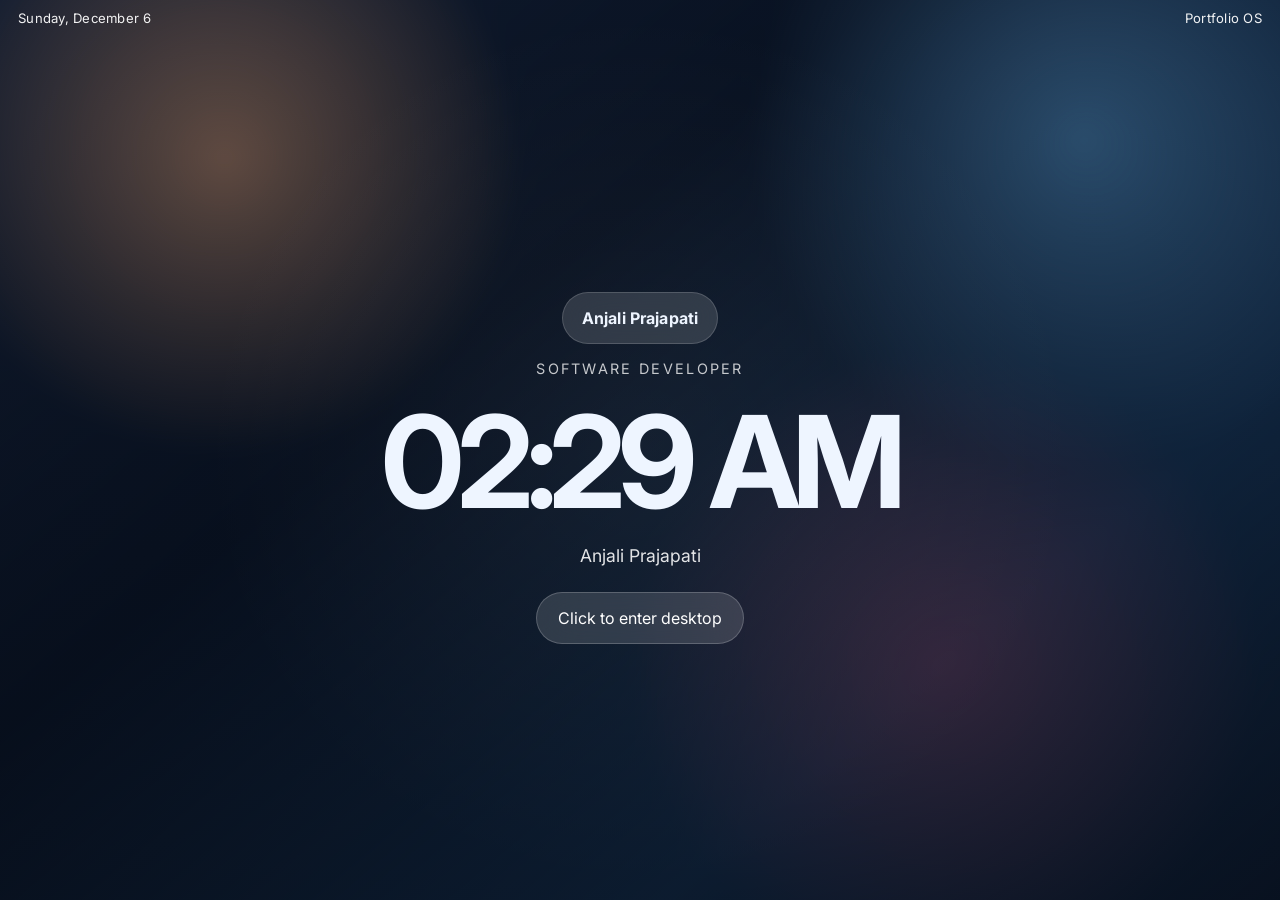
==== commit f319be61: "feat: enrich desktop intro and add theme toggle" ====
--- a/index.html
+++ b/index.html
@@ -26,7 +26,7 @@
         <span>Portfolio OS</span>
       </div>
       <div class="lock-content">
-        <div class="lock-avatar">AP</div>
+        <div class="lock-avatar lock-avatar-name">Anjali Prajapati</div>
         <p class="lock-role">Software Developer</p>
         <h1 id="lock-time">10:24</h1>
         <p class="lock-name">Anjali Prajapati</p>
@@ -50,6 +50,10 @@
           <span>Window</span>
         </div>
         <div class="menu-right">
+          <button class="theme-toggle" id="desktop-theme-toggle" type="button" aria-label="Toggle theme">
+            <span class="theme-toggle-dot"></span>
+            <span id="desktop-theme-label">Dark</span>
+          </button>
           <span>anjaliiprajapati04@gmail.com</span>
           <span id="menu-date">Mon 30 Mar</span>
           <span id="menu-time">10:24</span>
@@ -63,11 +67,11 @@
             <span>About Me</span>
           </button>
           <button class="desktop-icon" type="button" data-open="rewear-window">
-            <span class="desktop-icon-art safari-art"></span>
+            <span class="desktop-icon-art rewear-art"></span>
             <span>ReWear</span>
           </button>
           <button class="desktop-icon" type="button" data-open="primetrade-window">
-            <span class="desktop-icon-art safari-art"></span>
+            <span class="desktop-icon-art primetrade-art"></span>
             <span>PrimeTrade</span>
           </button>
           <button class="desktop-icon" type="button" data-open="mail-window">
@@ -79,6 +83,34 @@
             <span>Resume.pdf</span>
           </button>
         </div>
+
+        <section class="desktop-welcome" aria-label="Desktop introduction">
+          <p class="desktop-welcome-kicker">Portfolio Desktop</p>
+          <h2>Anjali Prajapati builds thoughtful products across frontend feel, backend structure, and user clarity.</h2>
+          <p class="desktop-welcome-copy">
+            Explore the desktop like a workspace: open Finder to know me, Safari windows to read projects,
+            Mail to reach out, and Quick Look to preview my resume.
+          </p>
+          <div class="desktop-welcome-actions">
+            <button class="desktop-action" type="button" data-open="finder-window">Open profile</button>
+            <button class="desktop-action" type="button" data-open="rewear-window">Open ReWear</button>
+            <button class="desktop-action" type="button" data-open="mail-window">Open Mail</button>
+          </div>
+          <div class="desktop-metrics">
+            <article>
+              <strong>500+</strong>
+              <span>DSA problems solved</span>
+            </article>
+            <article>
+              <strong>4</strong>
+              <span>Core case studies</span>
+            </article>
+            <article>
+              <strong>2</strong>
+              <span>Hackathon highlights</span>
+            </article>
+          </div>
+        </section>
 
         <div class="window-layer" id="window-layer">
           <article
@@ -602,19 +634,19 @@
           <span class="dock-label">Finder</span>
         </button>
         <button class="dock-item active" type="button" data-open="rewear-window" aria-label="Open ReWear">
-          <span class="dock-icon safari-art"></span>
+          <span class="dock-icon rewear-art"></span>
           <span class="dock-label">ReWear</span>
         </button>
         <button class="dock-item" type="button" data-open="primetrade-window" aria-label="Open PrimeTrade">
-          <span class="dock-icon safari-art alt"></span>
+          <span class="dock-icon primetrade-art"></span>
           <span class="dock-label">PrimeTrade</span>
         </button>
         <button class="dock-item" type="button" data-open="auction-window" aria-label="Open Live Auction">
-          <span class="dock-icon safari-art alt-two"></span>
+          <span class="dock-icon auction-art"></span>
           <span class="dock-label">Auction</span>
         </button>
         <button class="dock-item" type="button" data-open="rating-window" aria-label="Open Content Rating">
-          <span class="dock-icon terminal-art"></span>
+          <span class="dock-icon rating-art"></span>
           <span class="dock-label">Rating</span>
         </button>
         <button class="dock-item" type="button" data-open="mail-window" aria-label="Open Mail">
@@ -631,7 +663,13 @@
 
   <section class="mobile-layout">
     <header class="mobile-hero">
-      <p class="mobile-eyebrow">Software Developer • Haridwar, India</p>
+      <div class="mobile-hero-top">
+        <p class="mobile-eyebrow">Software Developer • Haridwar, India</p>
+        <button class="theme-toggle mobile-theme-toggle" id="mobile-theme-toggle" type="button" aria-label="Toggle theme">
+          <span class="theme-toggle-dot"></span>
+          <span id="mobile-theme-label">Dark</span>
+        </button>
+      </div>
       <h1>Anjali Prajapati</h1>
       <p class="mobile-lead">
         I build full-stack products with clean backend structure, clear UI, and strong product feel.
--- a/styles.css
+++ b/styles.css
@@ -38,6 +38,15 @@
   color: var(--text);
 }
 
+body.light-theme {
+  --desktop-wallpaper:
+    radial-gradient(circle at 20% 18%, rgba(255, 195, 142, 0.5), transparent 24%),
+    radial-gradient(circle at 82% 16%, rgba(136, 200, 255, 0.42), transparent 26%),
+    radial-gradient(circle at 74% 78%, rgba(221, 171, 255, 0.28), transparent 30%),
+    linear-gradient(150deg, #f3f6fb 0%, #dfeaf7 38%, #d2e4fb 72%, #e8eef8 100%);
+  background: #eef4fb;
+}
+
 button,
 input,
 textarea {
@@ -138,6 +147,16 @@
   font-weight: 700;
 }
 
+.lock-avatar-name {
+  width: auto;
+  height: auto;
+  min-width: 84px;
+  padding: 0.95rem 1.2rem;
+  border-radius: 999px;
+  font-size: 1rem;
+  letter-spacing: 0.01em;
+}
+
 .lock-role,
 .lock-name {
   margin: 0;
@@ -195,12 +214,152 @@
   padding: 22px 20px 0;
 }
 
+.desktop-welcome {
+  position: absolute;
+  top: 76px;
+  right: 56px;
+  width: min(420px, calc(100vw - 560px));
+  min-width: 320px;
+  padding: 1.35rem;
+  border-radius: 28px;
+  background: rgba(9, 16, 30, 0.34);
+  border: 1px solid rgba(255, 255, 255, 0.12);
+  backdrop-filter: blur(22px);
+  z-index: 2;
+  box-shadow: 0 20px 60px rgba(0, 0, 0, 0.18);
+}
+
+body.light-theme .desktop-welcome {
+  background: rgba(255, 255, 255, 0.44);
+  border-color: rgba(92, 117, 154, 0.14);
+  color: #1d3047;
+}
+
+.desktop-welcome-kicker {
+  margin: 0 0 0.8rem;
+  font-size: 0.72rem;
+  letter-spacing: 0.16em;
+  text-transform: uppercase;
+  color: rgba(255, 255, 255, 0.74);
+}
+
+body.light-theme .desktop-welcome-kicker {
+  color: #516781;
+}
+
+.desktop-welcome h2 {
+  margin: 0;
+  font-family: "SF Pro Display", "Inter", sans-serif;
+  font-size: clamp(1.7rem, 2.8vw, 2.4rem);
+  line-height: 1;
+}
+
+.desktop-welcome-copy {
+  margin: 0.9rem 0 1rem;
+  line-height: 1.7;
+  color: rgba(255, 255, 255, 0.8);
+}
+
+body.light-theme .desktop-welcome-copy {
+  color: #52647b;
+}
+
+.desktop-welcome-actions,
+.desktop-metrics {
+  display: flex;
+  flex-wrap: wrap;
+  gap: 0.75rem;
+}
+
+.desktop-action {
+  border: 1px solid rgba(255, 255, 255, 0.14);
+  background: rgba(255, 255, 255, 0.1);
+  color: #fff;
+  border-radius: 999px;
+  padding: 0.72rem 0.95rem;
+  cursor: pointer;
+}
+
+body.light-theme .desktop-action {
+  background: rgba(255, 255, 255, 0.7);
+  border-color: rgba(92, 117, 154, 0.12);
+  color: #20314a;
+}
+
+.desktop-metrics {
+  margin-top: 1rem;
+}
+
+.desktop-metrics article {
+  flex: 1;
+  min-width: 100px;
+  padding: 0.9rem;
+  border-radius: 18px;
+  background: rgba(255, 255, 255, 0.08);
+  border: 1px solid rgba(255, 255, 255, 0.08);
+}
+
+body.light-theme .desktop-metrics article {
+  background: rgba(255, 255, 255, 0.62);
+  border-color: rgba(92, 117, 154, 0.1);
+}
+
+.desktop-metrics strong {
+  display: block;
+  font-size: 1.35rem;
+}
+
+.desktop-metrics span {
+  display: block;
+  margin-top: 0.28rem;
+  font-size: 0.82rem;
+  color: rgba(255, 255, 255, 0.74);
+}
+
+body.light-theme .desktop-metrics span {
+  color: #657790;
+}
+
 .menu-bar {
   position: relative;
   z-index: 8;
   background: rgba(246, 249, 255, 0.18);
   backdrop-filter: blur(20px);
   border-bottom: 1px solid rgba(255, 255, 255, 0.14);
+}
+
+body.light-theme .menu-bar,
+body.light-theme .lock-status {
+  color: #23344d;
+}
+
+body.light-theme .menu-bar {
+  background: rgba(255, 255, 255, 0.48);
+  border-bottom-color: rgba(92, 117, 154, 0.12);
+}
+
+.theme-toggle {
+  display: inline-flex;
+  align-items: center;
+  gap: 0.45rem;
+  border: 1px solid rgba(255, 255, 255, 0.18);
+  border-radius: 999px;
+  background: rgba(255, 255, 255, 0.12);
+  color: inherit;
+  padding: 0.32rem 0.68rem;
+  cursor: pointer;
+}
+
+.theme-toggle-dot {
+  width: 10px;
+  height: 10px;
+  border-radius: 50%;
+  background: linear-gradient(135deg, #ffd37a, #7ac2ff);
+}
+
+body.light-theme .theme-toggle {
+  background: rgba(255, 255, 255, 0.66);
+  border-color: rgba(92, 117, 154, 0.14);
 }
 
 .menu-left,
@@ -246,6 +405,11 @@
   text-shadow: 0 2px 10px rgba(0, 0, 0, 0.65);
 }
 
+body.light-theme .desktop-icon span:last-child {
+  color: #20354e;
+  text-shadow: 0 2px 10px rgba(255, 255, 255, 0.75);
+}
+
 .desktop-icon-art,
 .dock-icon {
   width: 56px;
@@ -307,6 +471,119 @@
 
 .safari-art.alt-two {
   filter: hue-rotate(-38deg);
+}
+
+.rewear-art {
+  background: linear-gradient(180deg, #ffd5ae, #ff8d6d);
+}
+
+.rewear-art::before {
+  content: "";
+  position: absolute;
+  left: 15px;
+  right: 15px;
+  top: 18px;
+  bottom: 12px;
+  border-radius: 12px;
+  background: rgba(255, 255, 255, 0.86);
+}
+
+.rewear-art::after {
+  content: "";
+  position: absolute;
+  top: 12px;
+  left: 20px;
+  width: 16px;
+  height: 10px;
+  border: 3px solid rgba(255, 255, 255, 0.92);
+  border-bottom: 0;
+  border-radius: 14px 14px 0 0;
+}
+
+.primetrade-art {
+  background: linear-gradient(180deg, #9bc6ff, #436cff);
+}
+
+.primetrade-art::before {
+  content: "";
+  position: absolute;
+  inset: 11px;
+  border-radius: 12px;
+  background: rgba(255, 255, 255, 0.9);
+}
+
+.primetrade-art::after {
+  content: "";
+  position: absolute;
+  left: 20px;
+  top: 20px;
+  width: 18px;
+  height: 18px;
+  border-left: 3px solid #436cff;
+  border-bottom: 3px solid #436cff;
+  transform: rotate(-45deg);
+  box-shadow:
+    10px -10px 0 -6px #436cff,
+    16px -2px 0 -6px #436cff,
+    22px 6px 0 -6px #436cff;
+}
+
+.auction-art {
+  background: linear-gradient(180deg, #7fe4f1, #2082a5);
+}
+
+.auction-art::before {
+  content: "";
+  position: absolute;
+  width: 24px;
+  height: 10px;
+  top: 15px;
+  left: 16px;
+  border-radius: 8px;
+  background: rgba(255, 255, 255, 0.9);
+  transform: rotate(-28deg);
+}
+
+.auction-art::after {
+  content: "";
+  position: absolute;
+  width: 6px;
+  height: 24px;
+  right: 16px;
+  bottom: 14px;
+  border-radius: 6px;
+  background: rgba(255, 255, 255, 0.9);
+  transform: rotate(28deg);
+  box-shadow: -14px -10px 0 3px rgba(255, 255, 255, 0.9);
+}
+
+.rating-art {
+  background: linear-gradient(180deg, #3e445b, #161a22);
+}
+
+.rating-art::before {
+  content: "";
+  position: absolute;
+  left: 13px;
+  right: 13px;
+  bottom: 13px;
+  height: 4px;
+  border-radius: 4px;
+  background: rgba(255, 255, 255, 0.2);
+}
+
+.rating-art::after {
+  content: "";
+  position: absolute;
+  left: 16px;
+  bottom: 17px;
+  width: 8px;
+  height: 12px;
+  background: #81f2d4;
+  border-radius: 4px 4px 0 0;
+  box-shadow:
+    12px -7px 0 0 #5bb6ff,
+    24px -16px 0 0 #b78bff;
 }
 
 .mail-art {
@@ -922,6 +1199,11 @@
   opacity: 1;
 }
 
+body.light-theme .dock {
+  background: rgba(255, 255, 255, 0.38);
+  border-color: rgba(92, 117, 154, 0.14);
+}
+
 .dock-item::after {
   content: "";
   width: 5px;
@@ -948,6 +1230,17 @@
   background: rgba(7, 13, 24, 0.68);
   border: 1px solid rgba(255, 255, 255, 0.12);
   backdrop-filter: blur(18px);
+}
+
+.mobile-hero-top {
+  display: flex;
+  align-items: center;
+  justify-content: space-between;
+  gap: 1rem;
+}
+
+.mobile-theme-toggle {
+  flex-shrink: 0;
 }
 
 .mobile-eyebrow,
@@ -1031,6 +1324,31 @@
   font-weight: 600;
 }
 
+body.light-theme .mobile-layout {
+  color: #20324a;
+}
+
+body.light-theme .mobile-hero,
+body.light-theme .mobile-card {
+  background: rgba(255, 255, 255, 0.58);
+  border-color: rgba(92, 117, 154, 0.12);
+}
+
+body.light-theme .mobile-eyebrow,
+body.light-theme .mobile-card-kicker {
+  color: #5f728a;
+}
+
+body.light-theme .mobile-lead,
+body.light-theme .mobile-card p,
+body.light-theme .mobile-skill-list {
+  color: #455973;
+}
+
+body.light-theme .mobile-project-list a {
+  background: rgba(255, 255, 255, 0.72);
+}
+
 .case-page {
   background: var(--desktop-wallpaper);
 }
@@ -1125,6 +1443,10 @@
     display: block;
   }
 
+  .theme-toggle {
+    color: inherit;
+  }
+
   .menu-toggle {
     display: inline-flex;
     color: #fff;
@@ -1162,6 +1484,13 @@
     min-width: 280px;
   }
 
+  .desktop-welcome {
+    top: auto;
+    bottom: 120px;
+    right: 22px;
+    width: min(420px, calc(100vw - 80px));
+  }
+
   .finder-metadata,
   .project-grid,
   .mail-meta {
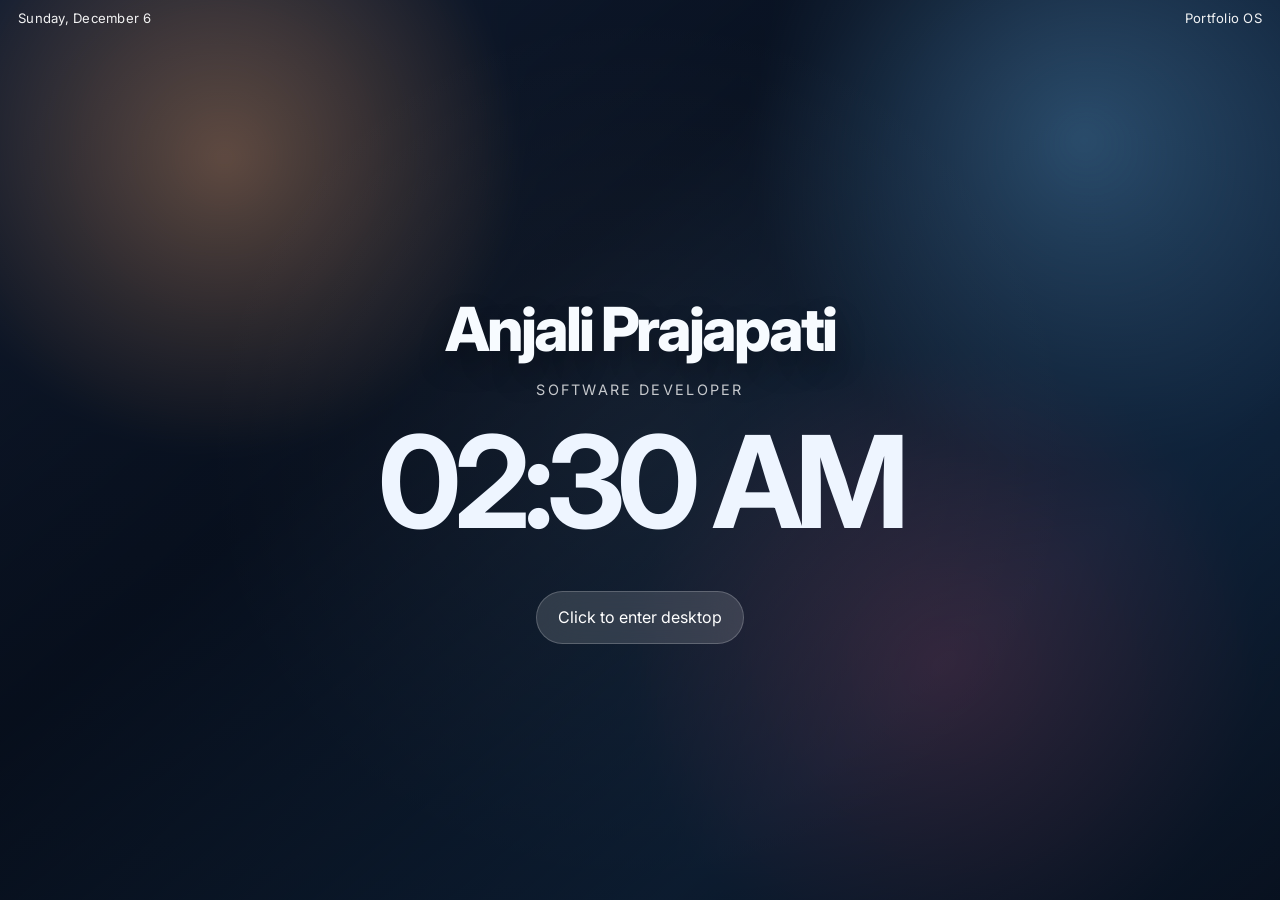
==== commit 7c8cffbb: "feat: refine desktop apps and add terminal commands" ====
--- a/index.html
+++ b/index.html
@@ -26,10 +26,9 @@
         <span>Portfolio OS</span>
       </div>
       <div class="lock-content">
-        <div class="lock-avatar lock-avatar-name">Anjali Prajapati</div>
+        <h2 class="lock-hero-name">Anjali Prajapati</h2>
         <p class="lock-role">Software Developer</p>
         <h1 id="lock-time">10:24</h1>
-        <p class="lock-name">Anjali Prajapati</p>
         <button class="unlock-button" id="unlock-button" type="button">
           Click to enter desktop
         </button>
@@ -51,8 +50,7 @@
         </div>
         <div class="menu-right">
           <button class="theme-toggle" id="desktop-theme-toggle" type="button" aria-label="Toggle theme">
-            <span class="theme-toggle-dot"></span>
-            <span id="desktop-theme-label">Dark</span>
+            <span class="theme-toggle-sun" aria-hidden="true"></span>
           </button>
           <span>anjaliiprajapati04@gmail.com</span>
           <span id="menu-date">Mon 30 Mar</span>
@@ -62,25 +60,25 @@
 
       <main class="desktop-stage" id="desktop-stage">
         <div class="desktop-icons">
-          <button class="desktop-icon" type="button" data-open="finder-window">
+          <button class="desktop-icon" type="button" data-open="projects-window">
             <span class="desktop-icon-art folder-art"></span>
-            <span>About Me</span>
+            <span>Projects</span>
           </button>
-          <button class="desktop-icon" type="button" data-open="rewear-window">
-            <span class="desktop-icon-art rewear-art"></span>
-            <span>ReWear</span>
+          <button class="desktop-icon" type="button" data-open="profile-window">
+            <span class="desktop-icon-art photobooth-art"></span>
+            <span>Profile</span>
           </button>
-          <button class="desktop-icon" type="button" data-open="primetrade-window">
-            <span class="desktop-icon-art primetrade-art"></span>
-            <span>PrimeTrade</span>
+          <button class="desktop-icon" type="button" data-open="contact-window">
+            <span class="desktop-icon-art call-art"></span>
+            <span>Contact</span>
           </button>
           <button class="desktop-icon" type="button" data-open="mail-window">
             <span class="desktop-icon-art mail-art"></span>
-            <span>Contact</span>
+            <span>Mail</span>
           </button>
-          <button class="desktop-icon" type="button" data-open="resume-window">
-            <span class="desktop-icon-art preview-art"></span>
-            <span>Resume.pdf</span>
+          <button class="desktop-icon" type="button" data-open="terminal-window">
+            <span class="desktop-icon-art terminal-art"></span>
+            <span>Terminal</span>
           </button>
         </div>
 
@@ -88,13 +86,13 @@
           <p class="desktop-welcome-kicker">Portfolio Desktop</p>
           <h2>Anjali Prajapati builds thoughtful products across frontend feel, backend structure, and user clarity.</h2>
           <p class="desktop-welcome-copy">
-            Explore the desktop like a workspace: open Finder to know me, Safari windows to read projects,
-            Mail to reach out, and Quick Look to preview my resume.
+            Explore the dock like a real workspace: Finder for projects, Photo Booth for profile,
+            Call and Mail for contact, WhatsApp-style chat for quick conversation, and Terminal for command access.
           </p>
           <div class="desktop-welcome-actions">
-            <button class="desktop-action" type="button" data-open="finder-window">Open profile</button>
-            <button class="desktop-action" type="button" data-open="rewear-window">Open ReWear</button>
-            <button class="desktop-action" type="button" data-open="mail-window">Open Mail</button>
+            <button class="desktop-action" type="button" data-open="projects-window">Open projects</button>
+            <button class="desktop-action" type="button" data-open="profile-window">Open profile</button>
+            <button class="desktop-action" type="button" data-open="terminal-window">Open terminal</button>
           </div>
           <div class="desktop-metrics">
             <article>
@@ -115,105 +113,42 @@
         <div class="window-layer" id="window-layer">
           <article
             class="app-window finder-window is-open"
-            id="finder-window"
-            data-window
-            data-app="finder"
+            id="projects-window"
+            data-window
+            data-app="projects"
             style="top: 92px; left: 54px; width: 430px; height: 560px;"
           >
             <header class="window-titlebar" data-drag-handle>
               <div class="window-controls">
-                <button class="window-control close" type="button" data-action="close" data-target="finder-window" aria-label="Close"></button>
-                <button class="window-control minimize" type="button" data-action="minimize" data-target="finder-window" aria-label="Minimize"></button>
+                <button class="window-control close" type="button" data-action="close" data-target="projects-window" aria-label="Close"></button>
+                <button class="window-control minimize" type="button" data-action="minimize" data-target="projects-window" aria-label="Minimize"></button>
                 <button class="window-control zoom" type="button" aria-hidden="true"></button>
               </div>
               <div class="window-title">Finder</div>
               <div class="window-toolbar">
-                <span class="toolbar-pill active">Portfolio</span>
+                <span class="toolbar-pill active">Projects</span>
               </div>
             </header>
             <div class="window-body finder-body">
               <aside class="finder-sidebar">
                 <div class="sidebar-section">
                   <p class="sidebar-label">Favorites</p>
-                  <button class="sidebar-item active" type="button" data-finder-panel="profile">Profile</button>
-                  <button class="sidebar-item" type="button" data-finder-panel="skills">Skills</button>
-                  <button class="sidebar-item" type="button" data-finder-panel="wins">Highlights</button>
-                  <button class="sidebar-item" type="button" data-finder-panel="projects">Projects</button>
+                  <button class="sidebar-item active" type="button" data-finder-panel="featured">Featured</button>
+                  <button class="sidebar-item" type="button" data-finder-panel="projects">All Projects</button>
+                  <button class="sidebar-item" type="button" data-finder-panel="resume">Resume</button>
                 </div>
               </aside>
               <div class="finder-content">
-                <section class="finder-panel is-active" data-finder-view="profile">
-                  <p class="finder-eyebrow">Profile</p>
-                  <h2>Anjali Prajapati</h2>
+                <section class="finder-panel is-active" data-finder-view="featured">
+                  <p class="finder-eyebrow">Featured</p>
+                  <h2>ReWear leads the workspace.</h2>
                   <p class="finder-lead">
-                    Software developer focused on polished frontend feel, solid backend systems, and
-                    product experiences that actually hold together.
+                    Explore the project collection from here, then open each case study in Safari or
+                    use Terminal for a command-line view with live links and GitHub access.
                   </p>
-                  <div class="finder-metadata">
-                    <div>
-                      <span>Location</span>
-                      <strong>Haridwar, India</strong>
-                    </div>
-                    <div>
-                      <span>Education</span>
-                      <strong>NIT Agartala • B.Tech EE</strong>
-                    </div>
-                    <div>
-                      <span>Focus</span>
-                      <strong>Full-stack systems + UI craft</strong>
-                    </div>
-                  </div>
                   <div class="finder-note">
-                    <p class="finder-note-title">What I care about</p>
-                    <p>
-                      I like products that feel disciplined under the hood and expressive on the
-                      surface. My work spans realtime systems, admin dashboards, recommendation
-                      logic, and technical storytelling.
-                    </p>
-                  </div>
-                </section>
-
-                <section class="finder-panel" data-finder-view="skills">
-                  <p class="finder-eyebrow">Skills</p>
-                  <div class="skill-stack-grid">
-                    <article class="skill-stack-card">
-                      <span>Frontend</span>
-                      <strong>React, Next.js, Tailwind, HTML, CSS, JavaScript</strong>
-                    </article>
-                    <article class="skill-stack-card">
-                      <span>Backend</span>
-                      <strong>Node.js, Express, Go, REST APIs, JWT, Prisma</strong>
-                    </article>
-                    <article class="skill-stack-card">
-                      <span>Data</span>
-                      <strong>MongoDB, PostgreSQL, MySQL, Mongoose</strong>
-                    </article>
-                    <article class="skill-stack-card">
-                      <span>Infra</span>
-                      <strong>Docker, Render, Vercel, GitHub, Postman</strong>
-                    </article>
-                  </div>
-                </section>
-
-                <section class="finder-panel" data-finder-view="wins">
-                  <p class="finder-eyebrow">Highlights</p>
-                  <div class="highlight-list">
-                    <article>
-                      <strong>500+</strong>
-                      <p>DSA problems solved across LeetCode, GeeksforGeeks, and Codeforces.</p>
-                    </article>
-                    <article>
-                      <strong>Adobe India Hackathon 2025</strong>
-                      <p>Selected for Round 2 from 250,000+ participants.</p>
-                    </article>
-                    <article>
-                      <strong>Odoo Hackathon 2025</strong>
-                      <p>Finalist selection in the top 300 out of 19,000+ teams.</p>
-                    </article>
-                    <article>
-                      <strong>TakeUForward</strong>
-                      <p>Technical Content Writer Intern, revamping 200+ DSA articles.</p>
-                    </article>
+                    <p class="finder-note-title">Pinned project</p>
+                    <p>ReWear is the primary featured build, followed by PrimeTrade, Live Auction, and Content Rating.</p>
                   </div>
                 </section>
 
@@ -238,6 +173,86 @@
                     </button>
                   </div>
                 </section>
+
+                <section class="finder-panel" data-finder-view="resume">
+                  <p class="finder-eyebrow">Resume</p>
+                  <div class="finder-note">
+                    <p class="finder-note-title">Quick Look ready</p>
+                    <p>Open your resume in a Preview-style window or download the PDF directly.</p>
+                  </div>
+                  <div class="desktop-welcome-actions">
+                    <button class="desktop-action finder-action" type="button" data-open="resume-window">Open resume</button>
+                    <a class="desktop-action finder-action" href="assets/Anjali_Prajapati_Resume.pdf" download>Download PDF</a>
+                  </div>
+                </section>
+              </div>
+            </div>
+          </article>
+
+          <article
+            class="app-window profile-window hidden-window"
+            id="profile-window"
+            data-window
+            data-app="profile"
+            style="top: 108px; left: 140px; width: 420px; height: 520px;"
+          >
+            <header class="window-titlebar" data-drag-handle>
+              <div class="window-controls">
+                <button class="window-control close" type="button" data-action="close" data-target="profile-window" aria-label="Close"></button>
+                <button class="window-control minimize" type="button" data-action="minimize" data-target="profile-window" aria-label="Minimize"></button>
+                <button class="window-control zoom" type="button" aria-hidden="true"></button>
+              </div>
+              <div class="window-title">Photo Booth</div>
+              <div class="window-toolbar">
+                <span class="toolbar-pill active">Profile</span>
+              </div>
+            </header>
+            <div class="window-body profile-body">
+              <div class="profile-camera-card">
+                <div class="profile-glow"></div>
+                <div class="profile-avatar-large">AP</div>
+                <h2>Anjali Prajapati</h2>
+                <p>Software developer building polished interfaces, strong backend systems, and product-first experiences.</p>
+              </div>
+              <div class="profile-facts">
+                <article><span>Location</span><strong>Haridwar, India</strong></article>
+                <article><span>Education</span><strong>NIT Agartala</strong></article>
+                <article><span>Strength</span><strong>Frontend feel + backend rigor</strong></article>
+              </div>
+            </div>
+          </article>
+
+          <article
+            class="app-window contact-window hidden-window"
+            id="contact-window"
+            data-window
+            data-app="contact"
+            style="top: 142px; left: 240px; width: 420px; height: 420px;"
+          >
+            <header class="window-titlebar" data-drag-handle>
+              <div class="window-controls">
+                <button class="window-control close" type="button" data-action="close" data-target="contact-window" aria-label="Close"></button>
+                <button class="window-control minimize" type="button" data-action="minimize" data-target="contact-window" aria-label="Minimize"></button>
+                <button class="window-control zoom" type="button" aria-hidden="true"></button>
+              </div>
+              <div class="window-title">Calls</div>
+              <div class="window-toolbar">
+                <span class="toolbar-pill active">Contact Card</span>
+              </div>
+            </header>
+            <div class="window-body contact-body">
+              <div class="contact-card">
+                <h2>Anjali Prajapati</h2>
+                <p>Open to internships, software roles, and ambitious product builds.</p>
+                <div class="contact-list">
+                  <a href="mailto:anjaliiprajapati04@gmail.com">anjaliiprajapati04@gmail.com</a>
+                  <a href="https://github.com/anjalii40" target="_blank" rel="noreferrer">github.com/anjalii40</a>
+                  <span>Haridwar, India</span>
+                </div>
+                <div class="contact-card-actions">
+                  <button class="desktop-action call-action" type="button" data-open="mail-window">Open mail</button>
+                  <button class="desktop-action call-action" type="button" data-open="chat-window">Open chat</button>
+                </div>
               </div>
             </div>
           </article>
@@ -281,6 +296,10 @@
                     <span>MongoDB</span>
                     <span>Cloudinary</span>
                   </div>
+                  <div class="project-links">
+                    <a class="project-link-button" href="projects/rewear.html" target="_blank" rel="noreferrer">Live Project</a>
+                    <a class="project-link-button secondary" href="https://github.com/anjalii40" target="_blank" rel="noreferrer">GitHub</a>
+                  </div>
                 </section>
                 <div class="project-grid">
                   <article class="project-panel">
@@ -339,7 +358,7 @@
             <div class="window-body safari-body">
               <div class="browser-chrome">
                 <span class="browser-tab active">PrimeTrade</span>
-                <span class="browser-address">https://portfolio.local/primetrade</span>
+                <span class="browser-address">https://hiring-assessment-primetrade.vercel.app</span>
               </div>
               <div class="browser-page">
                 <section class="project-hero project-hero-prime">
@@ -356,6 +375,10 @@
                     <span>PostgreSQL</span>
                     <span>Swagger</span>
                   </div>
+                  <div class="project-links">
+                    <a class="project-link-button" href="https://hiring-assessment-primetrade.vercel.app" target="_blank" rel="noreferrer">Live Project</a>
+                    <a class="project-link-button secondary" href="https://github.com/anjalii40/Hiring-Assessment---Primetrade" target="_blank" rel="noreferrer">GitHub</a>
+                  </div>
                 </section>
                 <div class="project-grid">
                   <article class="project-panel">
@@ -430,6 +453,10 @@
                     <span>Socket.io</span>
                     <span>Docker</span>
                   </div>
+                  <div class="project-links">
+                    <a class="project-link-button" href="projects/live-auction.html" target="_blank" rel="noreferrer">Live Project</a>
+                    <a class="project-link-button secondary" href="https://github.com/anjalii40" target="_blank" rel="noreferrer">GitHub</a>
+                  </div>
                 </section>
                 <div class="project-grid">
                   <article class="project-panel">
@@ -503,6 +530,10 @@
                     <span>PostgreSQL</span>
                     <span>Next.js</span>
                     <span>TypeScript</span>
+                  </div>
+                  <div class="project-links">
+                    <a class="project-link-button" href="projects/content-rating.html" target="_blank" rel="noreferrer">Live Project</a>
+                    <a class="project-link-button secondary" href="https://github.com/anjalii40" target="_blank" rel="noreferrer">GitHub</a>
                   </div>
                 </section>
                 <div class="project-grid">
@@ -596,6 +627,69 @@
           </article>
 
           <article
+            class="app-window chat-window hidden-window"
+            id="chat-window"
+            data-window
+            data-app="chat"
+            style="top: 156px; left: 560px; width: 420px; height: 470px;"
+          >
+            <header class="window-titlebar" data-drag-handle>
+              <div class="window-controls">
+                <button class="window-control close" type="button" data-action="close" data-target="chat-window" aria-label="Close"></button>
+                <button class="window-control minimize" type="button" data-action="minimize" data-target="chat-window" aria-label="Minimize"></button>
+                <button class="window-control zoom" type="button" aria-hidden="true"></button>
+              </div>
+              <div class="window-title">WhatsApp</div>
+              <div class="window-toolbar">
+                <span class="toolbar-pill active">Quick chat</span>
+              </div>
+            </header>
+            <div class="window-body chat-body">
+              <div class="chat-thread">
+                <div class="chat-bubble incoming">Hi Anjali, are you open to collaborating on product and frontend-focused work?</div>
+                <div class="chat-bubble outgoing">Yes. I’m especially interested in software roles, internships, and thoughtful full-stack products.</div>
+                <div class="chat-bubble incoming">What’s the best way to reach you right now?</div>
+                <div class="chat-bubble outgoing">Email is the fastest. You can also open Mail here from the dock or terminal.</div>
+              </div>
+              <div class="chat-actions">
+                <a class="project-link-button" href="mailto:anjaliiprajapati04@gmail.com">Email now</a>
+                <button class="project-link-button secondary" type="button" data-open="mail-window">Open Mail</button>
+              </div>
+            </div>
+          </article>
+
+          <article
+            class="app-window terminal-window hidden-window"
+            id="terminal-window"
+            data-window
+            data-app="terminal"
+            style="top: 124px; left: 320px; width: 700px; height: 480px;"
+          >
+            <header class="window-titlebar terminal-titlebar" data-drag-handle>
+              <div class="window-controls">
+                <button class="window-control close" type="button" data-action="close" data-target="terminal-window" aria-label="Close"></button>
+                <button class="window-control minimize" type="button" data-action="minimize" data-target="terminal-window" aria-label="Minimize"></button>
+                <button class="window-control zoom" type="button" aria-hidden="true"></button>
+              </div>
+              <div class="window-title">Terminal</div>
+              <div class="window-toolbar">
+                <span class="toolbar-pill active">anjali@portfolio</span>
+              </div>
+            </header>
+            <div class="window-body terminal-body">
+              <div class="terminal-output" id="terminal-output">
+                <div class="terminal-line">Last login: Mon Mar 30 on ttys001</div>
+                <div class="terminal-line">Welcome to Anjali Portfolio Terminal.</div>
+                <div class="terminal-line">Type <span class="terminal-accent">help</span> to explore profile, contact, resume, and projects.</div>
+              </div>
+              <form class="terminal-form" id="terminal-form">
+                <label class="terminal-prompt" for="terminal-input">anjali@portfolio ~ %</label>
+                <input id="terminal-input" class="terminal-input" type="text" autocomplete="off" spellcheck="false" placeholder="Type a command" />
+              </form>
+            </div>
+          </article>
+
+          <article
             class="app-window preview-window hidden-window"
             id="resume-window"
             data-window
@@ -618,44 +712,50 @@
                 <span>Resume preview</span>
                 <a href="assets/Anjali_Prajapati_Resume.pdf" download class="preview-download">Download PDF</a>
               </div>
-              <iframe
-                class="resume-frame"
-                src="assets/Anjali_Prajapati_Resume.pdf"
-                title="Anjali Prajapati Resume"
-              ></iframe>
+              <div class="preview-canvas">
+                <div class="preview-page">
+                  <img
+                    class="resume-page-image"
+                    src="assets/Anjali_Prajapati_Resume.pdf.png"
+                    alt="Preview of Anjali Prajapati resume"
+                  />
+                </div>
+                <div class="preview-hud" aria-hidden="true">
+                  <span>−</span>
+                  <span>+</span>
+                  <span>Fit</span>
+                  <span>↓</span>
+                </div>
+              </div>
             </div>
           </article>
         </div>
       </main>
 
       <div class="dock" id="dock">
-        <button class="dock-item active" type="button" data-open="finder-window" aria-label="Open Finder">
+        <button class="dock-item active" type="button" data-open="projects-window" aria-label="Open Projects">
           <span class="dock-icon folder-art"></span>
-          <span class="dock-label">Finder</span>
+          <span class="dock-label">Projects</span>
         </button>
-        <button class="dock-item active" type="button" data-open="rewear-window" aria-label="Open ReWear">
-          <span class="dock-icon rewear-art"></span>
-          <span class="dock-label">ReWear</span>
+        <button class="dock-item" type="button" data-open="profile-window" aria-label="Open Profile">
+          <span class="dock-icon photobooth-art"></span>
+          <span class="dock-label">Profile</span>
         </button>
-        <button class="dock-item" type="button" data-open="primetrade-window" aria-label="Open PrimeTrade">
-          <span class="dock-icon primetrade-art"></span>
-          <span class="dock-label">PrimeTrade</span>
-        </button>
-        <button class="dock-item" type="button" data-open="auction-window" aria-label="Open Live Auction">
-          <span class="dock-icon auction-art"></span>
-          <span class="dock-label">Auction</span>
-        </button>
-        <button class="dock-item" type="button" data-open="rating-window" aria-label="Open Content Rating">
-          <span class="dock-icon rating-art"></span>
-          <span class="dock-label">Rating</span>
+        <button class="dock-item" type="button" data-open="contact-window" aria-label="Open Contact">
+          <span class="dock-icon call-art"></span>
+          <span class="dock-label">Contact</span>
         </button>
         <button class="dock-item" type="button" data-open="mail-window" aria-label="Open Mail">
           <span class="dock-icon mail-art"></span>
           <span class="dock-label">Mail</span>
         </button>
-        <button class="dock-item" type="button" data-open="resume-window" aria-label="Open Resume">
-          <span class="dock-icon preview-art"></span>
-          <span class="dock-label">Resume</span>
+        <button class="dock-item" type="button" data-open="chat-window" aria-label="Open Chat">
+          <span class="dock-icon whatsapp-art"></span>
+          <span class="dock-label">Chat</span>
+        </button>
+        <button class="dock-item" type="button" data-open="terminal-window" aria-label="Open Terminal">
+          <span class="dock-icon terminal-art"></span>
+          <span class="dock-label">Terminal</span>
         </button>
       </div>
     </section>
@@ -666,8 +766,7 @@
       <div class="mobile-hero-top">
         <p class="mobile-eyebrow">Software Developer • Haridwar, India</p>
         <button class="theme-toggle mobile-theme-toggle" id="mobile-theme-toggle" type="button" aria-label="Toggle theme">
-          <span class="theme-toggle-dot"></span>
-          <span id="mobile-theme-label">Dark</span>
+          <span class="theme-toggle-sun" aria-hidden="true"></span>
         </button>
       </div>
       <h1>Anjali Prajapati</h1>
--- a/styles.css
+++ b/styles.css
@@ -133,33 +133,19 @@
   padding: 2rem;
 }
 
-.lock-avatar {
-  width: 84px;
-  height: 84px;
-  border-radius: 24px;
-  display: grid;
-  place-items: center;
-  margin-bottom: 1rem;
-  background: rgba(255, 255, 255, 0.14);
-  border: 1px solid rgba(255, 255, 255, 0.16);
-  backdrop-filter: blur(20px);
-  font-size: 1.5rem;
-  font-weight: 700;
-}
-
-.lock-avatar-name {
-  width: auto;
-  height: auto;
-  min-width: 84px;
-  padding: 0.95rem 1.2rem;
-  border-radius: 999px;
-  font-size: 1rem;
-  letter-spacing: 0.01em;
-}
-
-.lock-role,
-.lock-name {
+.lock-hero-name,
+.lock-role {
   margin: 0;
+}
+
+.lock-hero-name {
+  margin-bottom: 0.9rem;
+  font-family: "SF Pro Display", "Inter", sans-serif;
+  font-size: clamp(2.2rem, 5vw, 3.8rem);
+  font-weight: 800;
+  letter-spacing: -0.05em;
+  color: #f7fbff;
+  text-shadow: 0 14px 30px rgba(0, 0, 0, 0.28);
 }
 
 .lock-role {
@@ -175,11 +161,6 @@
   font-size: clamp(4rem, 12vw, 8rem);
   font-weight: 700;
   letter-spacing: -0.06em;
-}
-
-.lock-name {
-  font-size: 1.1rem;
-  color: rgba(255, 255, 255, 0.88);
 }
 
 .unlock-button {
@@ -341,25 +322,55 @@
 .theme-toggle {
   display: inline-flex;
   align-items: center;
-  gap: 0.45rem;
+  justify-content: center;
   border: 1px solid rgba(255, 255, 255, 0.18);
   border-radius: 999px;
   background: rgba(255, 255, 255, 0.12);
   color: inherit;
-  padding: 0.32rem 0.68rem;
+  width: 42px;
+  height: 42px;
+  padding: 0;
   cursor: pointer;
 }
 
-.theme-toggle-dot {
-  width: 10px;
-  height: 10px;
+.theme-toggle-sun {
+  position: relative;
+  width: 18px;
+  height: 18px;
+  color: #ffffff;
+}
+
+.theme-toggle-sun::before {
+  content: "";
+  position: absolute;
+  inset: 5px;
+  border: 2px solid currentColor;
   border-radius: 50%;
-  background: linear-gradient(135deg, #ffd37a, #7ac2ff);
+}
+
+.theme-toggle-sun::after {
+  content: "";
+  position: absolute;
+  inset: 0;
+  background:
+    linear-gradient(currentColor 0 0) center top / 2px 4px no-repeat,
+    linear-gradient(currentColor 0 0) center bottom / 2px 4px no-repeat,
+    linear-gradient(currentColor 0 0) left center / 4px 2px no-repeat,
+    linear-gradient(currentColor 0 0) right center / 4px 2px no-repeat,
+    linear-gradient(currentColor 0 0) 3px 3px / 2px 4px no-repeat,
+    linear-gradient(currentColor 0 0) calc(100% - 3px) 3px / 2px 4px no-repeat,
+    linear-gradient(currentColor 0 0) 3px calc(100% - 3px) / 2px 4px no-repeat,
+    linear-gradient(currentColor 0 0) calc(100% - 3px) calc(100% - 3px) / 2px 4px no-repeat;
+  transform: rotate(45deg);
 }
 
 body.light-theme .theme-toggle {
   background: rgba(255, 255, 255, 0.66);
   border-color: rgba(92, 117, 154, 0.14);
+}
+
+body.light-theme .theme-toggle-sun {
+  color: #18385c;
 }
 
 .menu-left,
@@ -440,6 +451,61 @@
   inset: 16px 8px 8px;
   border-radius: 10px;
   background: rgba(255, 255, 255, 0.28);
+}
+
+.photobooth-art {
+  background: radial-gradient(circle at 50% 35%, #8fe0ff 0%, #5a6fff 30%, #2e2b5d 68%, #101322 100%);
+}
+
+.photobooth-art::before {
+  content: "";
+  position: absolute;
+  inset: 11px;
+  border-radius: 15px;
+  background:
+    radial-gradient(circle at 50% 50%, rgba(255, 255, 255, 0.82) 0 7px, rgba(78, 113, 255, 0.95) 8px 14px, rgba(20, 28, 48, 0.96) 15px 18px, transparent 19px),
+    linear-gradient(180deg, rgba(255, 255, 255, 0.22), rgba(255, 255, 255, 0.02));
+}
+
+.photobooth-art::after {
+  content: "";
+  position: absolute;
+  top: 12px;
+  left: 50%;
+  width: 10px;
+  height: 10px;
+  border-radius: 50%;
+  transform: translateX(-50%);
+  background: rgba(255, 255, 255, 0.9);
+  box-shadow:
+    -16px 0 0 rgba(255, 255, 255, 0.25),
+    16px 0 0 rgba(255, 255, 255, 0.25);
+}
+
+.call-art {
+  background: linear-gradient(180deg, #98ffb9, #24c064);
+}
+
+.call-art::before {
+  content: "";
+  position: absolute;
+  inset: 11px;
+  border-radius: 14px;
+  background: rgba(255, 255, 255, 0.16);
+}
+
+.call-art::after {
+  content: "";
+  position: absolute;
+  left: 15px;
+  top: 16px;
+  width: 25px;
+  height: 16px;
+  border: 5px solid rgba(255, 255, 255, 0.94);
+  border-top-color: transparent;
+  border-bottom-color: transparent;
+  border-radius: 18px;
+  transform: rotate(-38deg);
 }
 
 .safari-art {
@@ -610,6 +676,35 @@
   border-top: 12px solid #9fc2ff;
 }
 
+.whatsapp-art {
+  background: linear-gradient(180deg, #79ff93, #1ea551);
+}
+
+.whatsapp-art::before {
+  content: "";
+  position: absolute;
+  left: 10px;
+  top: 10px;
+  width: 34px;
+  height: 34px;
+  border-radius: 50%;
+  background: #ffffff;
+}
+
+.whatsapp-art::after {
+  content: "";
+  position: absolute;
+  left: 22px;
+  top: 19px;
+  width: 12px;
+  height: 12px;
+  border: 4px solid #1ea551;
+  border-top-color: transparent;
+  border-left-color: transparent;
+  border-radius: 12px 12px 12px 3px;
+  transform: rotate(18deg);
+}
+
 .preview-art {
   background: linear-gradient(180deg, #fef5df, #ffd37c);
 }
@@ -638,7 +733,7 @@
 }
 
 .terminal-art::before {
-  content: ">";
+  content: ">_";
   position: absolute;
   inset: 0;
   display: grid;
@@ -943,6 +1038,10 @@
   font-size: 0.92rem;
 }
 
+.finder-action {
+  text-decoration: none;
+}
+
 .safari-body,
 .preview-body {
   display: grid;
@@ -1043,6 +1142,30 @@
   font-size: 0.82rem;
 }
 
+.project-links {
+  display: flex;
+  flex-wrap: wrap;
+  gap: 0.7rem;
+  margin-top: 1rem;
+}
+
+.project-link-button {
+  display: inline-flex;
+  align-items: center;
+  justify-content: center;
+  padding: 0.72rem 0.92rem;
+  border-radius: 999px;
+  background: rgba(255, 255, 255, 0.92);
+  color: #1c2e48;
+  font-weight: 700;
+}
+
+.project-link-button.secondary {
+  background: rgba(255, 255, 255, 0.18);
+  color: #fff;
+  border: 1px solid rgba(255, 255, 255, 0.22);
+}
+
 .project-grid {
   display: grid;
   grid-template-columns: repeat(2, minmax(0, 1fr));
@@ -1065,6 +1188,173 @@
   display: grid;
   grid-template-rows: auto 1fr;
   height: 100%;
+}
+
+.profile-body,
+.contact-body,
+.chat-body,
+.terminal-body {
+  height: 100%;
+}
+
+.profile-body {
+  display: grid;
+  gap: 1rem;
+  padding: 1rem;
+  background:
+    radial-gradient(circle at top, rgba(117, 145, 255, 0.22), transparent 48%),
+    linear-gradient(180deg, rgba(255, 255, 255, 0.42), rgba(229, 236, 247, 0.78));
+}
+
+.profile-camera-card,
+.contact-card {
+  position: relative;
+  overflow: hidden;
+  border-radius: 24px;
+  padding: 1.25rem;
+  border: 1px solid rgba(92, 117, 154, 0.14);
+  background: rgba(255, 255, 255, 0.78);
+}
+
+.profile-glow {
+  position: absolute;
+  inset: auto auto 24px 24px;
+  width: 110px;
+  height: 110px;
+  border-radius: 50%;
+  background: radial-gradient(circle, rgba(94, 154, 255, 0.55), transparent 72%);
+  filter: blur(10px);
+}
+
+.profile-avatar-large {
+  position: relative;
+  width: 98px;
+  height: 98px;
+  border-radius: 28px;
+  display: grid;
+  place-items: center;
+  margin-bottom: 1rem;
+  background: linear-gradient(180deg, #2c3550, #121722);
+  color: #f5f9ff;
+  font-size: 2rem;
+  font-weight: 800;
+  box-shadow: inset 0 1px 0 rgba(255, 255, 255, 0.2), 0 18px 36px rgba(36, 46, 72, 0.2);
+}
+
+.profile-camera-card h2,
+.contact-card h2 {
+  margin: 0 0 0.55rem;
+  font-size: 1.9rem;
+  line-height: 1;
+}
+
+.profile-camera-card p,
+.contact-card p {
+  margin: 0;
+  color: #53637d;
+  line-height: 1.7;
+}
+
+.profile-facts {
+  display: grid;
+  grid-template-columns: repeat(3, minmax(0, 1fr));
+  gap: 0.85rem;
+}
+
+.profile-facts article {
+  border-radius: 18px;
+  padding: 1rem;
+  background: rgba(255, 255, 255, 0.68);
+  border: 1px solid rgba(92, 117, 154, 0.12);
+}
+
+.profile-facts span {
+  display: block;
+  margin-bottom: 0.45rem;
+  font-size: 0.72rem;
+  letter-spacing: 0.12em;
+  text-transform: uppercase;
+  color: #7988a0;
+}
+
+.profile-facts strong {
+  color: #1e2d45;
+  line-height: 1.5;
+}
+
+.contact-body {
+  display: grid;
+  place-items: center;
+  padding: 1.2rem;
+  background:
+    radial-gradient(circle at top left, rgba(88, 208, 119, 0.2), transparent 38%),
+    linear-gradient(180deg, rgba(255, 255, 255, 0.42), rgba(232, 241, 235, 0.86));
+}
+
+.contact-card {
+  width: 100%;
+}
+
+.contact-list {
+  display: grid;
+  gap: 0.72rem;
+  margin-top: 1rem;
+}
+
+.contact-list a,
+.contact-list span {
+  color: #3e506c;
+  font-weight: 600;
+}
+
+.contact-card-actions,
+.chat-actions {
+  display: flex;
+  flex-wrap: wrap;
+  gap: 0.7rem;
+  margin-top: 1.2rem;
+}
+
+.call-action {
+  background: linear-gradient(135deg, #36be64, #7ce49d);
+  color: #0f2a1a;
+}
+
+.chat-body {
+  display: grid;
+  grid-template-rows: 1fr auto;
+  gap: 1rem;
+  padding: 1rem;
+  background:
+    linear-gradient(180deg, rgba(20, 166, 88, 0.12), rgba(255, 255, 255, 0.44)),
+    linear-gradient(135deg, rgba(255, 255, 255, 0.78), rgba(238, 247, 240, 0.92));
+}
+
+.chat-thread {
+  display: grid;
+  align-content: start;
+  gap: 0.8rem;
+}
+
+.chat-bubble {
+  max-width: 82%;
+  padding: 0.85rem 1rem;
+  border-radius: 18px;
+  line-height: 1.6;
+  box-shadow: 0 12px 24px rgba(26, 37, 58, 0.08);
+}
+
+.chat-bubble.incoming {
+  background: rgba(255, 255, 255, 0.92);
+  color: #21334d;
+  border-top-left-radius: 8px;
+}
+
+.chat-bubble.outgoing {
+  justify-self: end;
+  background: linear-gradient(135deg, #dcffe8, #b7f0c7);
+  color: #173923;
+  border-top-right-radius: 8px;
 }
 
 .mail-meta {
@@ -1139,11 +1429,201 @@
   color: #566885;
 }
 
-.resume-frame {
+.preview-canvas {
+  position: relative;
+  height: 100%;
+  display: flex;
+  align-items: center;
+  justify-content: center;
+  padding: 1.25rem 1.25rem 2.4rem;
+  background: #8b8b8b;
+}
+
+.preview-page {
+  height: 100%;
+  max-height: 100%;
+  aspect-ratio: 0.707;
+  background: #fff;
+  border-radius: 4px;
+  box-shadow: 0 8px 24px rgba(0, 0, 0, 0.18);
+  overflow: hidden;
+}
+
+.resume-page-image {
   width: 100%;
   height: 100%;
+  object-fit: contain;
+  display: block;
+  background: #fff;
+}
+
+.preview-hud {
+  position: absolute;
+  bottom: 14px;
+  left: 50%;
+  transform: translateX(-50%);
+  display: inline-flex;
+  align-items: center;
+  gap: 0.4rem;
+  padding: 0.45rem 0.6rem;
+  border-radius: 16px;
+  background: rgba(24, 26, 32, 0.84);
+  color: #fff;
+  font-size: 0.86rem;
+  box-shadow: 0 10px 24px rgba(0, 0, 0, 0.24);
+}
+
+.preview-hud span {
+  display: inline-flex;
+  align-items: center;
+  justify-content: center;
+  width: 30px;
+  height: 30px;
+  border-radius: 10px;
+  background: rgba(255, 255, 255, 0.06);
+}
+
+.preview-hud span:nth-child(3) {
+  width: auto;
+  padding: 0 0.7rem;
+}
+
+.terminal-window {
+  background: rgba(14, 18, 26, 0.92);
+  color: #eef4ff;
+  border-color: rgba(255, 255, 255, 0.08);
+}
+
+.terminal-titlebar {
+  background: rgba(31, 36, 48, 0.92);
+  border-bottom-color: rgba(255, 255, 255, 0.08);
+}
+
+.terminal-window .window-title,
+.terminal-window .toolbar-pill {
+  color: #d9e6ff;
+}
+
+.terminal-window .toolbar-pill {
+  background: rgba(255, 255, 255, 0.08);
+}
+
+.terminal-body {
+  display: grid;
+  grid-template-rows: 1fr auto;
+  background:
+    radial-gradient(circle at top right, rgba(75, 123, 255, 0.16), transparent 34%),
+    linear-gradient(180deg, rgba(15, 20, 29, 0.98), rgba(9, 12, 18, 1));
+}
+
+.terminal-output {
+  overflow: auto;
+  padding: 1rem 1rem 0.75rem;
+  font-family: "SFMono-Regular", "Menlo", "Consolas", monospace;
+  font-size: 0.92rem;
+  line-height: 1.7;
+}
+
+.terminal-line {
+  color: rgba(233, 242, 255, 0.88);
+  word-break: break-word;
+}
+
+.terminal-line + .terminal-line {
+  margin-top: 0.22rem;
+}
+
+.terminal-command {
+  color: #f7fbff;
+}
+
+.terminal-accent {
+  color: #87f2ca;
+}
+
+.terminal-card {
+  margin-top: 0.7rem;
+  padding: 0.9rem 1rem;
+  border-radius: 16px;
+  border: 1px solid rgba(134, 156, 207, 0.16);
+  background: rgba(255, 255, 255, 0.04);
+}
+
+.terminal-card-title {
+  font-weight: 700;
+  color: #ffffff;
+}
+
+.terminal-card-copy {
+  margin-top: 0.25rem;
+  color: rgba(225, 236, 255, 0.75);
+}
+
+.terminal-links {
+  display: flex;
+  flex-wrap: wrap;
+  gap: 0.55rem;
+  margin-top: 0.85rem;
+}
+
+.terminal-link {
+  display: inline-flex;
+  align-items: center;
+  justify-content: center;
+  min-height: 34px;
+  padding: 0.55rem 0.8rem;
+  border-radius: 999px;
+  border: 1px solid rgba(135, 242, 202, 0.22);
+  background: rgba(135, 242, 202, 0.08);
+  color: #dffdf0;
+  font-weight: 600;
+  font-size: 0.86rem;
+  text-decoration: none;
+}
+
+.terminal-link.secondary {
+  background: rgba(90, 120, 255, 0.1);
+  border-color: rgba(132, 154, 255, 0.2);
+  color: #dce5ff;
+}
+
+.terminal-form {
+  display: grid;
+  grid-template-columns: auto 1fr;
+  gap: 0.8rem;
+  align-items: center;
+  padding: 0.9rem 1rem 1rem;
+  border-top: 1px solid rgba(255, 255, 255, 0.08);
+  font-family: "SFMono-Regular", "Menlo", "Consolas", monospace;
+}
+
+.terminal-prompt {
+  color: #87f2ca;
+  font-size: 0.92rem;
+}
+
+.terminal-input {
+  width: 100%;
   border: 0;
-  background: #f6f8fb;
+  background: transparent;
+  color: #f4f8ff;
+  font: inherit;
+  outline: none;
+}
+
+.terminal-input::placeholder {
+  color: rgba(226, 237, 255, 0.36);
+}
+
+body.light-theme .profile-body {
+  background:
+    radial-gradient(circle at top, rgba(117, 145, 255, 0.16), transparent 48%),
+    linear-gradient(180deg, rgba(255, 255, 255, 0.88), rgba(241, 246, 252, 0.96));
+}
+
+body.light-theme .contact-body,
+body.light-theme .chat-body {
+  background: linear-gradient(180deg, rgba(255, 255, 255, 0.88), rgba(242, 248, 244, 0.96));
 }
 
 .dock {
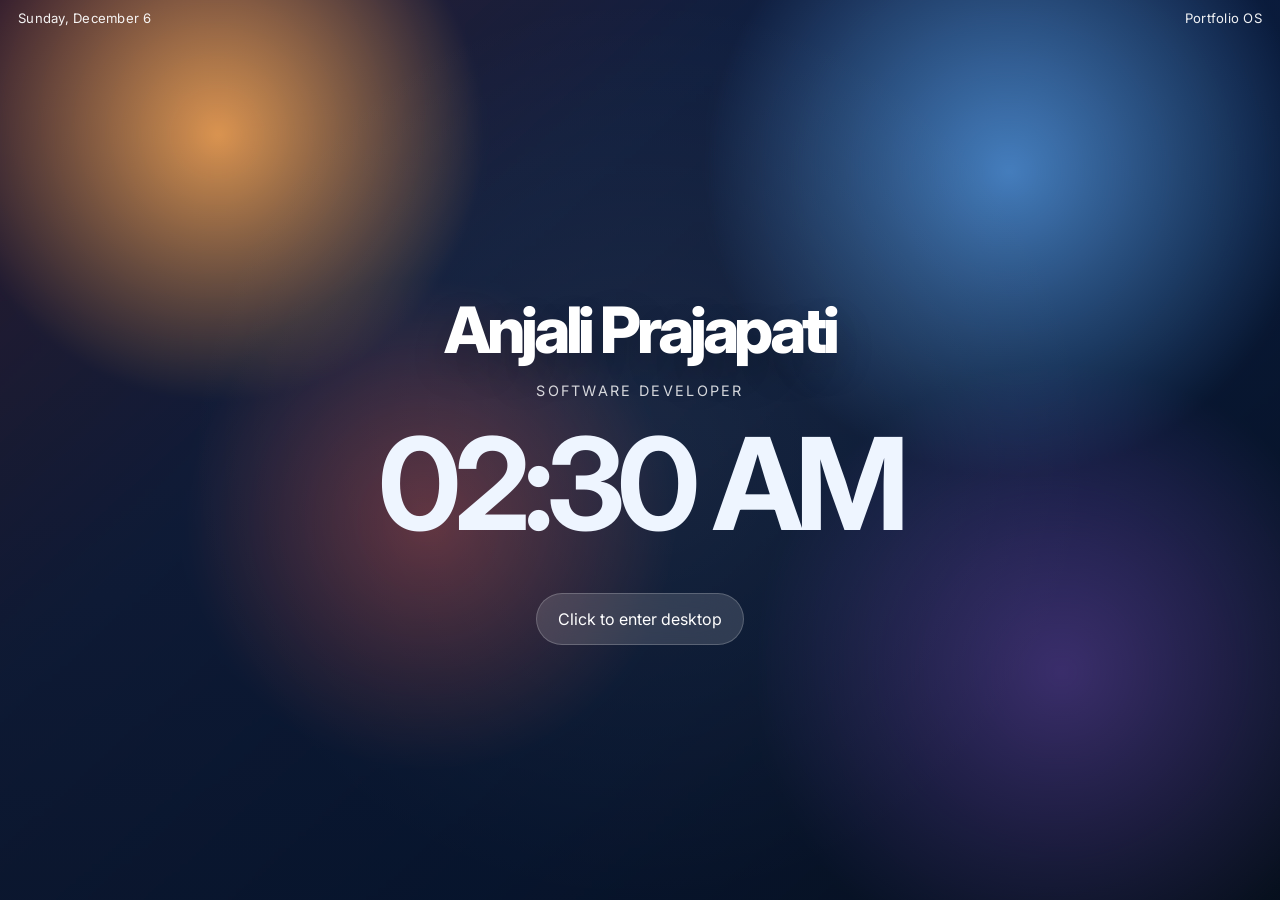
==== commit 31315999: "style: align dock icons closer to mac apps" ====
--- a/index.html
+++ b/index.html
@@ -61,7 +61,7 @@
       <main class="desktop-stage" id="desktop-stage">
         <div class="desktop-icons">
           <button class="desktop-icon" type="button" data-open="projects-window">
-            <span class="desktop-icon-art folder-art"></span>
+            <span class="desktop-icon-art finder-art"></span>
             <span>Projects</span>
           </button>
           <button class="desktop-icon" type="button" data-open="profile-window">
@@ -734,7 +734,7 @@
 
       <div class="dock" id="dock">
         <button class="dock-item active" type="button" data-open="projects-window" aria-label="Open Projects">
-          <span class="dock-icon folder-art"></span>
+          <span class="dock-icon finder-art"></span>
           <span class="dock-label">Projects</span>
         </button>
         <button class="dock-item" type="button" data-open="profile-window" aria-label="Open Profile">
--- a/styles.css
+++ b/styles.css
@@ -13,6 +13,12 @@
   --radius-sm: 12px;
   --dock-height: 92px;
   --menu-height: 36px;
+  --lock-wallpaper:
+    radial-gradient(circle at 18% 16%, rgba(255, 181, 106, 0.9), transparent 20%),
+    radial-gradient(circle at 34% 58%, rgba(255, 109, 97, 0.42), transparent 24%),
+    radial-gradient(circle at 78% 20%, rgba(113, 183, 255, 0.72), transparent 24%),
+    radial-gradient(circle at 82% 74%, rgba(175, 116, 255, 0.42), transparent 24%),
+    linear-gradient(138deg, #321d2c 0%, #13203d 34%, #0b1b38 64%, #091321 100%);
   --desktop-wallpaper:
     radial-gradient(circle at 20% 20%, rgba(255, 180, 126, 0.4), transparent 22%),
     radial-gradient(circle at 82% 18%, rgba(124, 199, 255, 0.34), transparent 24%),
@@ -39,6 +45,12 @@
 }
 
 body.light-theme {
+  --lock-wallpaper:
+    radial-gradient(circle at 18% 16%, rgba(255, 191, 124, 0.86), transparent 20%),
+    radial-gradient(circle at 34% 58%, rgba(255, 138, 120, 0.34), transparent 24%),
+    radial-gradient(circle at 78% 20%, rgba(116, 188, 255, 0.56), transparent 24%),
+    radial-gradient(circle at 82% 74%, rgba(196, 149, 255, 0.26), transparent 24%),
+    linear-gradient(142deg, #fff2e9 0%, #e1ecfb 38%, #d6e2fb 68%, #eef4ff 100%);
   --desktop-wallpaper:
     radial-gradient(circle at 20% 18%, rgba(255, 195, 142, 0.5), transparent 24%),
     radial-gradient(circle at 82% 16%, rgba(136, 200, 255, 0.42), transparent 26%),
@@ -81,6 +93,13 @@
   position: relative;
   min-height: 100vh;
   overflow: hidden;
+}
+
+.lock-screen {
+  background: var(--lock-wallpaper);
+}
+
+.desktop-shell {
   background: var(--desktop-wallpaper);
 }
 
@@ -88,20 +107,27 @@
 .desktop-wallpaper {
   position: absolute;
   inset: 0;
+}
+
+.lock-backdrop {
+  background: var(--lock-wallpaper);
+}
+
+.desktop-wallpaper {
   background: var(--desktop-wallpaper);
 }
 
 .lock-backdrop {
-  transform: scale(1.08);
-  filter: blur(6px) saturate(1.1);
+  transform: scale(1.03);
+  filter: blur(2px) saturate(1.18);
 }
 
 .lock-overlay {
   position: absolute;
   inset: 0;
   background:
-    linear-gradient(180deg, rgba(4, 8, 16, 0.1), rgba(4, 8, 16, 0.48)),
-    radial-gradient(circle at center, rgba(255, 255, 255, 0.06), transparent 56%);
+    linear-gradient(180deg, rgba(6, 10, 18, 0.06), rgba(6, 10, 18, 0.38)),
+    radial-gradient(circle at center, rgba(255, 255, 255, 0.08), transparent 58%);
 }
 
 .lock-status,
@@ -141,18 +167,23 @@
 .lock-hero-name {
   margin-bottom: 0.9rem;
   font-family: "SF Pro Display", "Inter", sans-serif;
-  font-size: clamp(2.2rem, 5vw, 3.8rem);
+  font-size: clamp(2.5rem, 5vw, 4.25rem);
   font-weight: 800;
-  letter-spacing: -0.05em;
-  color: #f7fbff;
-  text-shadow: 0 14px 30px rgba(0, 0, 0, 0.28);
+  letter-spacing: -0.065em;
+  color: #ffffff;
+  background: none;
+  border: 0;
+  border-radius: 0;
+  box-shadow: none;
+  padding: 0;
+  text-shadow: 0 16px 36px rgba(0, 0, 0, 0.22);
 }
 
 .lock-role {
   font-size: 0.9rem;
   letter-spacing: 0.16em;
   text-transform: uppercase;
-  color: rgba(255, 255, 255, 0.76);
+  color: rgba(255, 255, 255, 0.82);
 }
 
 .lock-content h1 {
@@ -425,86 +456,102 @@
 .dock-icon {
   width: 56px;
   height: 56px;
+  border-radius: 18px;
+  position: relative;
+  overflow: hidden;
+  box-shadow:
+    inset 0 1px 0 rgba(255, 255, 255, 0.45),
+    inset 0 -8px 18px rgba(0, 0, 0, 0.1),
+    0 10px 20px rgba(0, 0, 0, 0.24);
+}
+
+.finder-art {
+  background:
+    linear-gradient(180deg, rgba(255, 255, 255, 0.34), transparent 35%),
+    linear-gradient(90deg, #8bddff 0 50%, #4b7dff 50% 100%);
+}
+
+.finder-art::before {
+  content: "";
+  position: absolute;
+  inset: 0;
+  background:
+    radial-gradient(circle at 19px 19px, rgba(255, 255, 255, 0.95) 0 2.5px, transparent 2.8px),
+    radial-gradient(circle at 37px 19px, rgba(255, 255, 255, 0.95) 0 2.5px, transparent 2.8px),
+    linear-gradient(rgba(255, 255, 255, 0.92) 0 0) 50% 21px / 2px 11px no-repeat,
+    linear-gradient(rgba(255, 255, 255, 0.82) 0 0) 17px 31px / 13px 2.5px no-repeat,
+    linear-gradient(rgba(255, 255, 255, 0.82) 0 0) 30px 33px / 10px 2.5px no-repeat,
+    radial-gradient(circle at 50% 100%, rgba(255, 255, 255, 0.88) 0 16px, transparent 16.5px),
+    linear-gradient(180deg, rgba(255, 255, 255, 0.18), transparent 70%);
+}
+
+.finder-art::after {
+  content: "";
+  position: absolute;
+  inset: 4px;
+  border-radius: 15px;
+  border-top: 1px solid rgba(255, 255, 255, 0.45);
+  box-shadow:
+    inset 0 0 0 1px rgba(255, 255, 255, 0.08),
+    inset -1px 0 0 rgba(255, 255, 255, 0.55),
+    inset 1px 0 0 rgba(17, 64, 157, 0.18);
+}
+
+.photobooth-art {
+  background:
+    radial-gradient(circle at 50% 24%, rgba(255, 255, 255, 0.25), transparent 30%),
+    linear-gradient(180deg, #5d67f8 0%, #42399a 54%, #1e1742 100%);
+}
+
+.photobooth-art::before {
+  content: "";
+  position: absolute;
+  inset: 8px;
   border-radius: 16px;
-  position: relative;
-  box-shadow: inset 0 1px 0 rgba(255, 255, 255, 0.45), 0 10px 20px rgba(0, 0, 0, 0.24);
-}
-
-.folder-art {
-  background: linear-gradient(180deg, #7cc7ff, #2c7dff);
-}
-
-.folder-art::before {
-  content: "";
-  position: absolute;
-  top: 9px;
-  left: 8px;
-  width: 24px;
-  height: 10px;
-  border-radius: 6px 6px 0 0;
-  background: rgba(255, 255, 255, 0.64);
-}
-
-.folder-art::after {
-  content: "";
-  position: absolute;
-  inset: 16px 8px 8px;
-  border-radius: 10px;
-  background: rgba(255, 255, 255, 0.28);
-}
-
-.photobooth-art {
-  background: radial-gradient(circle at 50% 35%, #8fe0ff 0%, #5a6fff 30%, #2e2b5d 68%, #101322 100%);
-}
-
-.photobooth-art::before {
-  content: "";
-  position: absolute;
-  inset: 11px;
-  border-radius: 15px;
   background:
-    radial-gradient(circle at 50% 50%, rgba(255, 255, 255, 0.82) 0 7px, rgba(78, 113, 255, 0.95) 8px 14px, rgba(20, 28, 48, 0.96) 15px 18px, transparent 19px),
-    linear-gradient(180deg, rgba(255, 255, 255, 0.22), rgba(255, 255, 255, 0.02));
+    radial-gradient(circle at 50% 52%, rgba(245, 250, 255, 0.98) 0 8px, rgba(130, 163, 255, 0.98) 9px 17px, rgba(57, 45, 149, 1) 18px 21px, transparent 22px),
+    radial-gradient(circle at 24% 32%, rgba(164, 176, 255, 0.34) 0 8px, transparent 8.5px),
+    radial-gradient(circle at 76% 32%, rgba(164, 176, 255, 0.34) 0 8px, transparent 8.5px),
+    radial-gradient(circle at 50% 70%, rgba(164, 176, 255, 0.28) 0 9px, transparent 9.5px),
+    linear-gradient(180deg, rgba(255, 255, 255, 0.15), rgba(255, 255, 255, 0.02));
 }
 
 .photobooth-art::after {
   content: "";
   position: absolute;
-  top: 12px;
-  left: 50%;
-  width: 10px;
-  height: 10px;
+  inset: 6px;
+  border-radius: 16px;
+  border-top: 1px solid rgba(255, 255, 255, 0.42);
+  box-shadow:
+    inset 0 0 0 1px rgba(255, 255, 255, 0.06),
+    inset 0 -10px 12px rgba(0, 0, 0, 0.18);
+}
+
+.call-art {
+  background:
+    linear-gradient(180deg, rgba(255, 255, 255, 0.2), transparent 34%),
+    linear-gradient(180deg, #81ef9e, #2fd268);
+}
+
+.call-art::before {
+  content: "";
+  position: absolute;
+  inset: 12px;
   border-radius: 50%;
-  transform: translateX(-50%);
-  background: rgba(255, 255, 255, 0.9);
-  box-shadow:
-    -16px 0 0 rgba(255, 255, 255, 0.25),
-    16px 0 0 rgba(255, 255, 255, 0.25);
-}
-
-.call-art {
-  background: linear-gradient(180deg, #98ffb9, #24c064);
-}
-
-.call-art::before {
-  content: "";
-  position: absolute;
-  inset: 11px;
-  border-radius: 14px;
-  background: rgba(255, 255, 255, 0.16);
+  background: rgba(255, 255, 255, 0.14);
 }
 
 .call-art::after {
   content: "";
   position: absolute;
-  left: 15px;
-  top: 16px;
-  width: 25px;
-  height: 16px;
-  border: 5px solid rgba(255, 255, 255, 0.94);
+  left: 20px;
+  top: 18px;
+  width: 16px;
+  height: 12px;
+  border: 4px solid rgba(255, 255, 255, 0.94);
   border-top-color: transparent;
-  border-bottom-color: transparent;
-  border-radius: 18px;
+  border-right-color: transparent;
+  border-radius: 12px 10px 12px 12px;
   transform: rotate(-38deg);
 }
 
@@ -653,31 +700,37 @@
 }
 
 .mail-art {
-  background: linear-gradient(180deg, #f6fbff, #bfd7ff);
+  background:
+    linear-gradient(180deg, rgba(255, 255, 255, 0.3), transparent 34%),
+    linear-gradient(180deg, #eef4ff, #c7d8ff);
 }
 
 .mail-art::before {
   content: "";
   position: absolute;
-  inset: 12px;
-  border-radius: 10px;
-  background: #fff;
+  inset: 12px 11px 11px;
+  border-radius: 14px;
+  background:
+    linear-gradient(180deg, #ffffff, #f2f6ff);
+  box-shadow: inset 0 -8px 12px rgba(164, 184, 232, 0.18);
 }
 
 .mail-art::after {
   content: "";
   position: absolute;
-  left: 14px;
-  right: 14px;
-  top: 18px;
-  height: 16px;
-  border-left: 14px solid transparent;
-  border-right: 14px solid transparent;
-  border-top: 12px solid #9fc2ff;
+  left: 16px;
+  right: 16px;
+  top: 20px;
+  height: 14px;
+  background:
+    linear-gradient(135deg, transparent 48%, #9fbdf8 49% 51%, transparent 52%) left/50% 100% no-repeat,
+    linear-gradient(225deg, transparent 48%, #9fbdf8 49% 51%, transparent 52%) right/50% 100% no-repeat;
 }
 
 .whatsapp-art {
-  background: linear-gradient(180deg, #79ff93, #1ea551);
+  background:
+    linear-gradient(180deg, rgba(255, 255, 255, 0.18), transparent 34%),
+    linear-gradient(180deg, #6aea72, #21b654);
 }
 
 .whatsapp-art::before {
@@ -685,8 +738,8 @@
   position: absolute;
   left: 10px;
   top: 10px;
-  width: 34px;
-  height: 34px;
+  width: 36px;
+  height: 36px;
   border-radius: 50%;
   background: #ffffff;
 }
@@ -694,15 +747,15 @@
 .whatsapp-art::after {
   content: "";
   position: absolute;
-  left: 22px;
-  top: 19px;
-  width: 12px;
-  height: 12px;
-  border: 4px solid #1ea551;
+  left: 23px;
+  top: 22px;
+  width: 11px;
+  height: 8px;
+  border: 4px solid #23a34d;
   border-top-color: transparent;
   border-left-color: transparent;
-  border-radius: 12px 12px 12px 3px;
-  transform: rotate(18deg);
+  border-radius: 12px 12px 12px 4px;
+  transform: rotate(15deg);
 }
 
 .preview-art {
